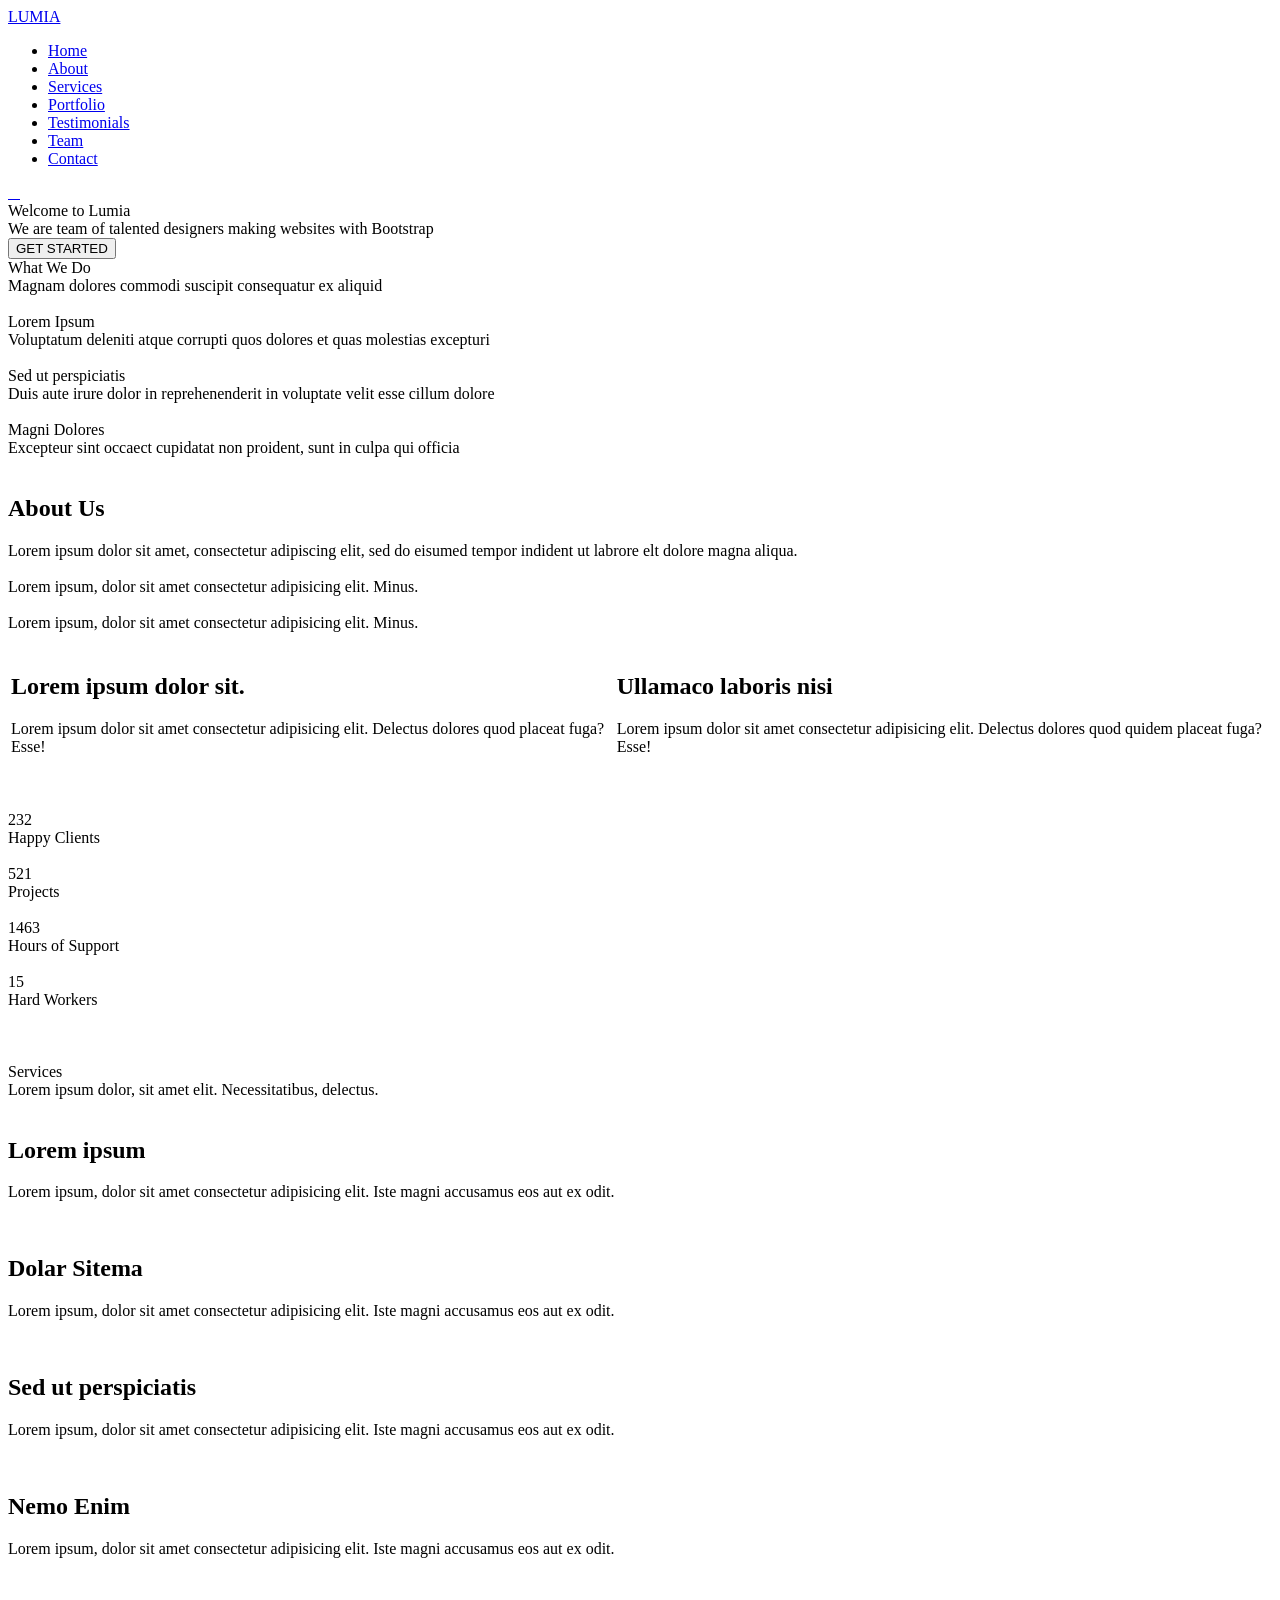
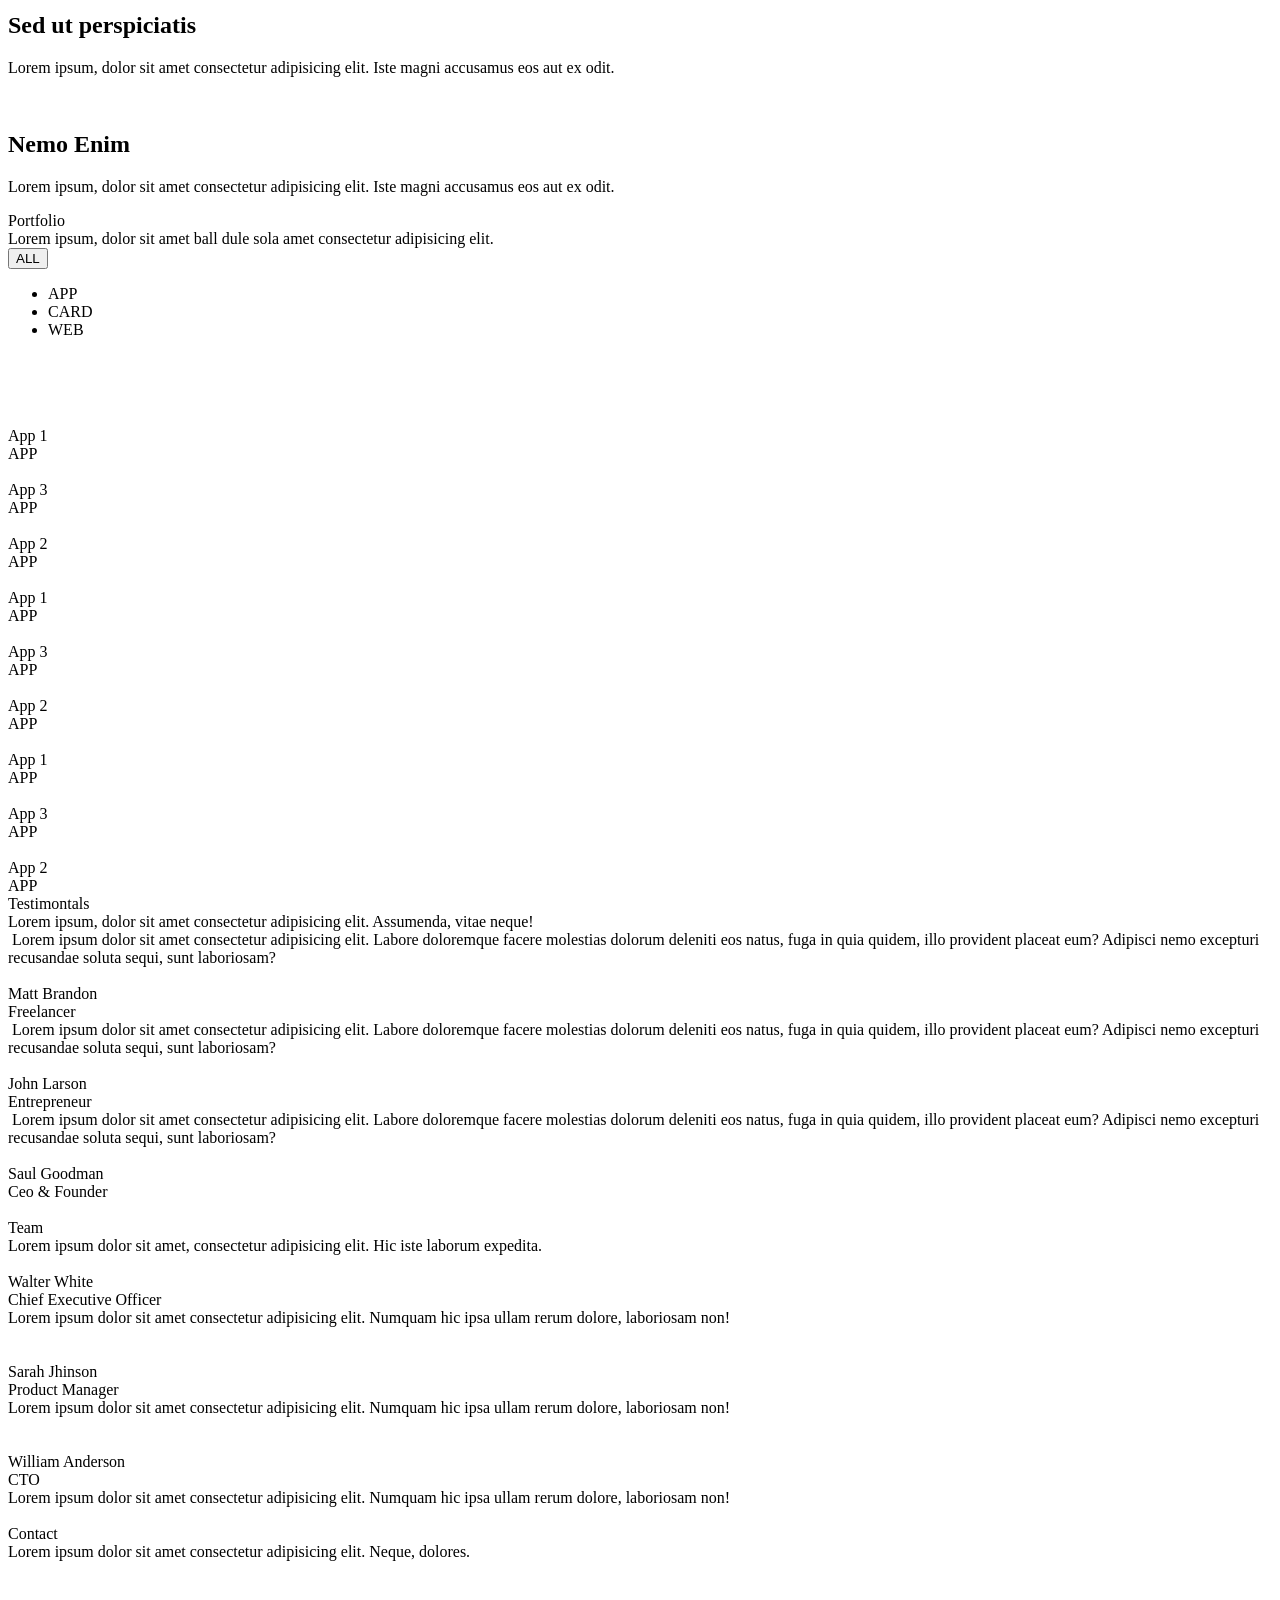
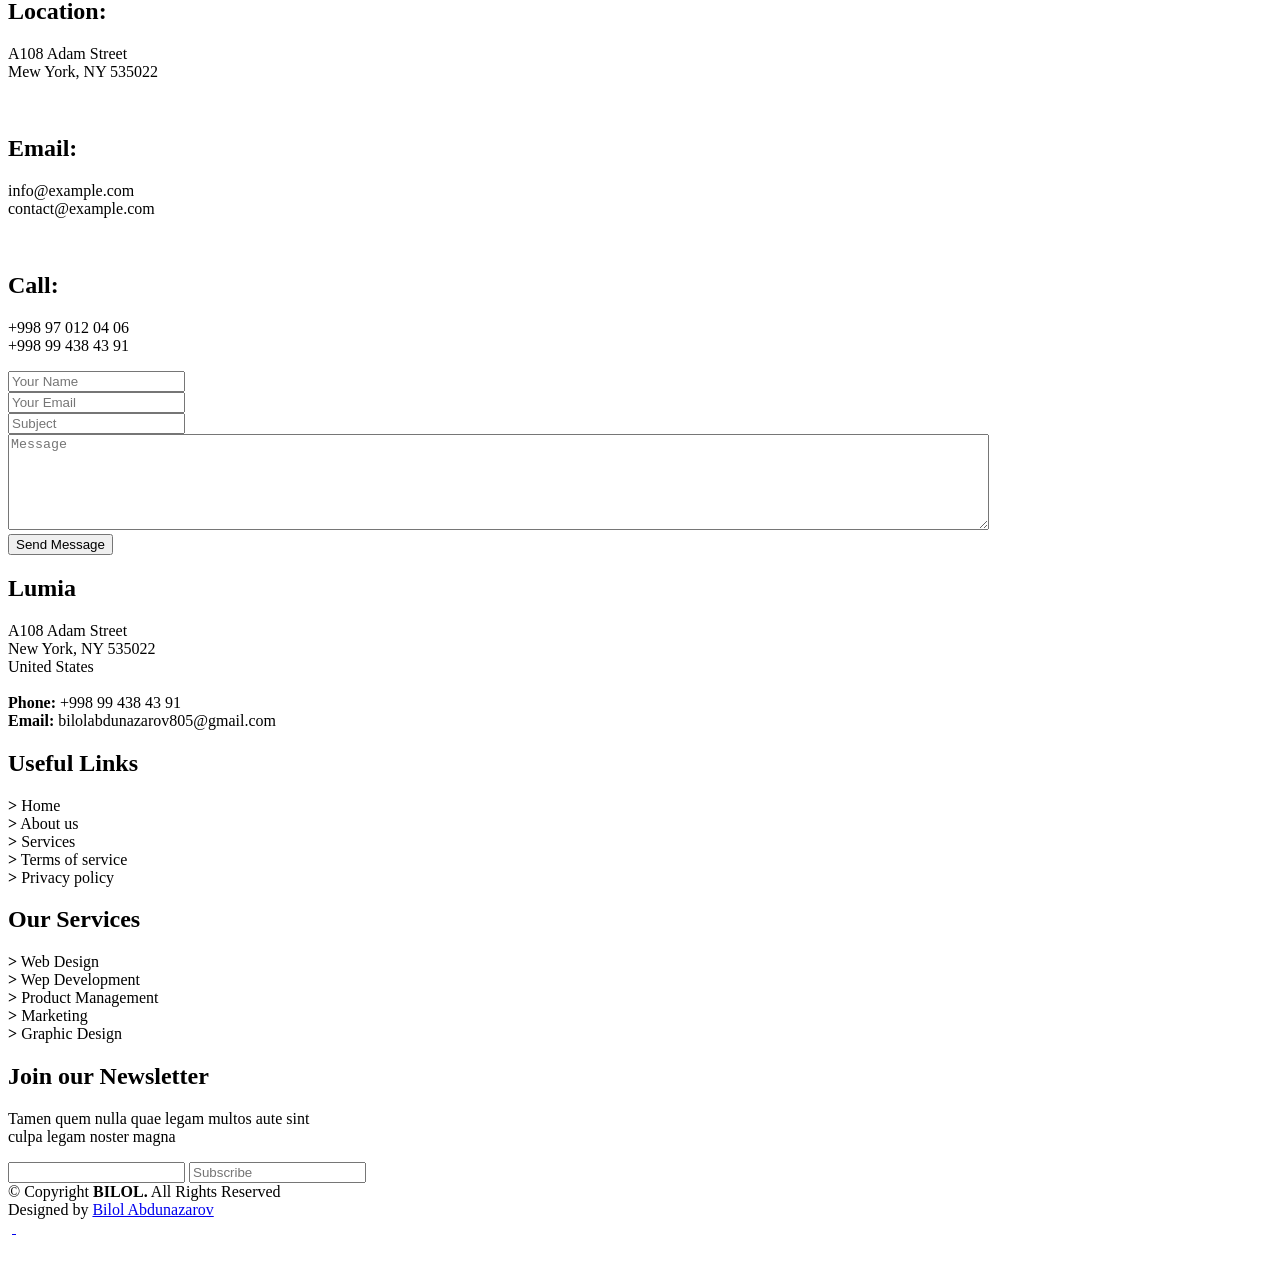
==== index.html @ 22f1e667 "first commit" ====
<!DOCTYPE html>
<html lang="en">
<head>
    <meta charset="UTF-8">
    <meta http-equiv="X-UA-Compatible" content="IE=edge">
    <meta name="viewport" content="width=device-width, initial-scale=1.0">
    <link href="https://fonts.googleapis.com/css2?family=Poppins:wght@500&display=swap" rel="stylesheet">
    <link rel="stylesheet" href="./css/style.css">
    <title>first website</title>
</head>
<body>
<!-- Start Navigation content -->
    <nav id="navbar">
        <div class="container">
                <a href="#votes" class="logo">LUMIA</a>
                <ul class="link-wrapper">
                    <li class="list">
                        <a href="#header" class="link blue">Home</a>
                    </li>
                    <li class="list">
                        <a href="#section-one" class="link">About</a>
                    </li>
                    <li class="list">
                        <a href="#services" class="link">Services</a>
                    </li>
                    <li class="list">
                        <a href="#portfolio" class="link">Portfolio</a>
                    </li>
                    <li cl  ass="list">
                        <a href="#testimontal" class="link">Testimonials</a>
                    </li>
                    <li class="list">
                        <a href="#team" class="link">Team</a>
                    </li>
                    <li class="list">
                        <a href="#contact" class="link"> Contact</a>
                    </li>
                </ul>
                <div class="social-media-icons">
                        <a  class="social-link" href="#">
                            <img class="icon" src="./assets/social icons/twitter.png" alt="">
                        </a>
                        <a class="social-link" href="https://wwww.facebook.com/bilol.abdunazarov.96">
                            <img class="icon" src="./assets/social icons/facebook.png" alt="">
                        </a>
                        <a class="social-link" href="http://www.instagram.com/bilolabdunazarov805">
                            <img class="icon" src="./assets/social icons/instagram (1).png" alt=""> 
                        </a>

                        <a  class="social-link" href="#">
                            <img class="icon" src="./assets/social icons/linkedin.png" alt="">
                        </a>
                </div>
            
        </div>
    </nav>
    <!-- header content -->
<header id="header">
    <div class="cover"></div>
    <div class="container">
        <div class="text-box">
            <div class="title">Welcome to Lumia</div>
            <div class="subtitle">We are team of talented designers making websites with Bootstrap</div>
            <button class="main-btn"> GET STARTED</button>
        </div>
    </div>
</header>
<section id="section-one">
    <div class="container">

        <div class="text-box">
            <div class="title"> What We Do </div>
            <div class="section-one-before"></div>
            <div class="subtitle">
                Magnam dolores commodi suscipit consequatur ex aliquid
            </div>
        </div>








    <div class="card-wrapers">

        <div class="first-card-wrapper">
            <div class="card">
                <div class="card-icon-wraper">
                    <img src="./assets/tiny icons/photo_2022-03-22_14-01-33.jpg" alt="" class="icon">
                </div>
                <div class="title">Lorem Ipsum</div>
                <div class="text">
                    
                    Voluptatum deleniti atque
                    corrupti quos dolores et quas molestias excepturi
                </div>
            </div>
        </div>

        <div class="second-card-wrapper">
            <div class="card">
                <div class="card-icon-wraper">
                    <img src="./assets/tiny icons/photo_2022-03-22_14-01-28.jpg" alt="" class="icon">
                </div>
                <div class="title">Sed ut perspiciatis</div>
                <div class="text">
                   Duis aute irure dolor in reprehenenderit in voluptate velit
                   esse cillum dolore
                </div>
            </div>
        </div>

        <div class="third-card-wrapper">
            <div class="card">
                <div class="card-icon-wraper">
                    <img src="./assets/tiny icons/photo_2022-03-22_14-01-28.jpg" alt="" class="icon">
                </div>
                <div class="title">Magni Dolores</div>
                <div class="text">
                    Excepteur sint occaect cupidatat non proident, sunt in culpa
                    qui officia
                </div>
            </div>
        </div>
    </div>  


    <div class="section-about">
        <div class="card">
            <div class="card-wrapper-img">
                <img src="./assets/img/about.jpg" alt="">
            </div>

            <div class="card-wrapper-text">
                <div class="title"><h1>About Us</h1> </div>
                <div class="text11">Lorem ipsum dolor sit amet, consectetur adipiscing elit,
                     sed do eisumed tempor indident ut labrore elt dolore magna aliqua.
                </div>

                <div class="img-text">
                    <div>  <img src="./assets/tiny icons/Screenshot_38.png" alt="">  </div>
                   <div class="text">  Lorem ipsum, dolor sit amet consectetur adipisicing elit. Minus. </div>  
                </div>

                <div class="second-img-text">
                    <div>  <img src="./assets/tiny icons/Screenshot_38.png" alt="">  </div>
                    <div class="text">  Lorem ipsum, dolor sit amet consectetur adipisicing elit. Minus. </div>  
                </div>




                <table>
                    <tr>
                        <td class="first">
                            <img src="./assets/tiny icons/photo_2022-03-22_14-01-17.jpg" alt="">
                            <h1>Lorem ipsum dolor sit.</h1>
                            <p>Lorem ipsum dolor sit amet consectetur adipisicing elit. Delectus dolores quod  placeat fuga? Esse!</p>
                        </td>

                        <td  class="second">
                            <img src="./assets/tiny icons/photo_2022-03-22_14-01-11.jpg" alt="">
                            <h1>Ullamaco laboris nisi</h1>
                            <p>Lorem ipsum dolor sit amet consectetur adipisicing elit. Delectus dolores quod quidem placeat fuga? Esse!</p>
                        </td>
                    </tr>
                </table>

            </div>
        </div>


        <!-- <table class="second-table"> 
            <tr class="first">
                <td >
                    <h1>HTML  <b>100%</b> </h1>
                    <div class="index"></div>

                </td>

                <td class="second-margin">
                    <h1>PHP <b>80%</b> </h1>
                    <div class="index"></div>
                    <div class="above-index1"></div>
                </td>
            </tr>

            <tr class="second">
                <td>
                    <h1>CSS <b class="css"> 90%</b></h1>
                    <div class="index"></div>
                    <div class="above-index2"></div>
                </td>

                <td class="second-margin">
                    <h1>WORDPRESS/CSS <b>90%</b></h1>
                    <div class="index"></div>
                    <div class="above-index3"></div>
                </td>
            </tr>

            <tr class="third">
                <td>
                    <h1>JAVASCRIPT <b class="final">75%</b></h1>
                    <div class="index"></div>
                    <div class="above-index4"></div>
                </td>

                <td class="second-margin">
                    <h1>PHOTOSHOP <b class="last">55%</b></h1>
                    <div class="index"></div>
                    <div class="above-index5"></div>
                </td>
            </tr>
        </table> <br><br><br> -->


        <div id="votes">
            <img src="./assets/tiny icons/Screenshot_46.png" alt="">
        </div>

    </div>

    <div class="footer">
        <div class="one">
            <div class="one-img">
                <img src="./assets/tiny icons/photo_2022-03-22_14-01-05.jpg" alt="">
            </div>
            <div class="one-title">232</div>
            <div class="one-text">Happy Clients</div>
        </div>

        <div class="two">
            <div class="one-img">
                <img src="./assets/tiny icons/photo_2022-03-22_14-01-00.jpg" alt="">
            </div>
            <div class="one-title">521</div>
            <div class="one-text">Projects</div>
        </div>

        <div class="three">
            <div class="one-img">
                <img src="./assets/tiny icons/photo_2022-03-22_14-00-54.jpg" alt="">
            </div>
            <div class="one-title">1463</div>
            <div class="one-text">Hours of Support</div>
        </div>

        <div class="four">
            <div class="one-img">
                <img src="./assets/tiny icons/photo_2022-03-22_14-00-47.jpg" alt="">
            </div>
            <div class="one-title">15</div>
            <div class="one-text">Hard Workers</div>
        </div>
    </div> <br><br><br>





    <div id="service">
        <div class="inside-service">
            <div id="services">
                <div class="header-services">
                    <div class="services-title"> Services </div>
                    <div class="section-one-before"></div>
                    <div class="services-text"> Lorem ipsum dolor, sit amet elit. Necessitatibus, delectus. </div>
                </div>
            </div>
        
        
            <div class="grid-templates">
            <div class="grid1">
                <div class="grid-one-img">
                    <img src="./assets/tiny icons/photo_2022-03-22_14-00-41.jpg" alt="">
                </div>
                <div class="grid-one-text">
                    <h1>Lorem ipsum</h1>
                    <p>Lorem ipsum, dolor sit amet consectetur adipisicing
                         elit. Iste magni accusamus eos aut ex odit.</p>
                </div>
            </div>
        
            <div class="grid2">
                <div class="grid-two-img">
                    <img src="./assets/tiny icons/photo_2022-03-22_14-00-37.jpg" alt="">
                </div>
                <div class="grid-two-text">
                    <h1>Dolar Sitema</h1>
                    <p>Lorem ipsum, dolor sit amet consectetur adipisicing     elit. Iste magni accusamus eos aut ex odit.
            </div>
        </div>
        
        
            <div class="grid3">
                <div class="grid-three-img">
                    <img src="./assets/tiny icons/photo_2022-03-22_14-00-32.jpg" alt="">
                </div>
                <div class="grid-three-text">
                    <h1>Sed ut perspiciatis</h1>
                    <p>Lorem ipsum, dolor sit amet consectetur adipisicing
                         elit. Iste magni accusamus eos aut ex odit.</p>
                </div>
            </div>
        
            <div class="grid4">
                <div class="grid-four-img">
                    <img src="./assets/tiny icons/photo_2022-03-22_14-00-27.jpg" alt="">
                </div>
                <div class="grid-four-text">
                    <h1>Nemo Enim</h1>
                    <p>Lorem ipsum, dolor sit amet consectetur adipisicing     elit. Iste magni accusamus eos aut ex odit.
            </div>
        </div>
        
        
        
            <div class="grid5">
                <div class="grid-five-img">
                    <img src="./assets/tiny icons/photo_2022-03-22_23-05-18.jpg" alt="">
                </div>
                <div class="grid-five-text">
                    <h1>Sed ut perspiciatis</h1>
                    <p>Lorem ipsum, dolor sit amet consectetur adipisicing
                         elit. Iste magni accusamus eos aut ex odit.</p>
                </div>
            </div>
        
            <div class="grid6">
                <div class="grid-six-img">
                    <img src="./assets/tiny icons/photo_2022-03-22_23-05-42.jpg" alt="">
                </div>
                <div class="grid-six-text">
                    <h1>Nemo Enim</h1>
                    <p>Lorem ipsum, dolor sit amet consectetur adipisicing     elit. Iste magni accusamus eos aut ex odit.
            </div>
                </div>
            </div>
        </div>
    </div>


    


    <divs id="portfolio">
        <div class="inside-card">

            <div class="inside-header">
                <div class="title">Portfolio</div>
                <div class="portfolios"></div>
                <div class="text">Lorem ipsum, dolor sit amet ball dule sola amet consectetur adipisicing elit.</div>
                
                <button class="button">ALL</button>
                <div class="items">
                <ul>
                    <li>APP</li>
                    <li>CARD</li>
                    <li>WEB</li>
                </ul>
                 </div> <br><br><br>
             </div>

        <div class="portfolio-card">

             <div class="card-one">
                <div class="card-one-img"><img src="./assets/img/portfolio/portfolio-1.jpg" alt=""></div>
                <div class="card-one-title">App 1</div>
                <div class="card-one-text">APP</div>
             </div>

             <div class="card-two">
                <div class="card-two-img"><img src="./assets/img/portfolio/portfolio-2.jpg" alt=""></div>
                <div class="card-two-title">App 3</div>
                <div class="card-two-text">APP</div>
             </div>

             <div class="card-three">
                <div class="card-three-img"><img src="./assets/img/portfolio/portfolio-3.jpg" alt=""></div>
                <div class="card-three-title">App 2</div>
                <div class="card-three-text">APP</div>
             </div>

            </div>  



        <div class="portfolio-second-card">

             <div class="second-card-one">
                <div class="second-card-one-img"><img src="./assets/img/portfolio/portfolio-4.jpg" alt=""></div>
                <div class="second-card-one-title">App 1</div>
                <div class="second-card-one-text">APP</div>
             </div>

             <div class="second-card-two">
                <div class="second-card-two-img"><img src="./assets/img/portfolio/portfolio-5.jpg" alt=""></div>
                <div class="second-card-two-title">App 3</div>
                <div class="second-card-two-text">APP</div>
             </div>

             <div class="second-card-three">
                <div class="second-card-three-img"><img src="./assets/img/portfolio/portfolio-6.jpg" alt=""></div>
                <div class="second-card-three-title">App 2</div>
                <div class="second-card-three-text">APP</div>
             </div>




            </div>  

        <div class="portfolio-third-card">

             <div class="third-card-one">
                <div class="third-card-one-img"><img src="./assets/img/portfolio/portfolio-7.jpg" alt=""></div>
                <div class="third-card-one-title">App 1</div>
                <div class="third-card-one-text">APP</div>
             </div>

             <div class="third-card-two">
                <div class="third-card-two-img"><img src="./assets/img/portfolio/portfolio-8.jpg" alt=""></div>
                <div class="third-card-two-title">App 3</div>
                <div class="third-card-two-text">APP</div>
             </div>

             <div class="third-card-three">
                <div class="third-card-three-img"><img src="./assets/img/portfolio/portfolio-9.jpg" alt=""></div>
                <div class="third-card-three-title">App 2</div>
                <div class="third-card-three-text">APP</div>
             </div>

            </div>  


            
        </div>



        

    <div id="testimontal">

        <div class="inside-testimontal">
            
            <div class="testimontal-header">
                <div class="title">Testimontals</div>
                <div class="border-solid"></div>
                <div class="text">
                    Lorem ipsum, dolor sit 
                    amet consectetur adipisicing elit. Assumenda, vitae neque!
                </div>
            </div>




            <div class="testimontal-all-cards">

            <div class="card-one">
                <div class="card-one-text">
                    <img class="img-one" src="./assets/tiny icons/photo_2022-03-18_17-25-24.jpg" alt="">
                    Lorem ipsum dolor sit amet consectetur adipisicing elit. Labore doloremque facere molestias dolorum deleniti eos natus, fuga in quia quidem, illo provident placeat eum? Adipisci nemo excepturi recusandae soluta sequi, sunt laboriosam?
                    <img class="img-two" src="./assets/tiny icons/photo_2022-03-18_17-25-41.jpg" alt="">
                </div>

                <div class="card-one-img">
                    <img src="./assets/img/testimonials/testimonials-4.jpg" alt="">
                </div>

                <div class="card-one-header"> Matt Brandon </div>
                <div class="card-one-second-text">Freelancer</div>
            </div>





            <div class="card-two">
                <div class="card-two-text">
                    <img class="img-three" src="./assets/tiny icons/photo_2022-03-18_17-25-24.jpg" alt="">
                    Lorem ipsum dolor sit amet consectetur adipisicing elit. Labore doloremque facere molestias dolorum deleniti eos natus, fuga in quia quidem, illo provident placeat eum? Adipisci nemo excepturi recusandae soluta sequi, sunt laboriosam?
                    <img class="img-four" src="./assets/tiny icons/photo_2022-03-18_17-25-41.jpg" alt="">
                </div>

                <div class="card-two-img">
                    <img  src="./assets/img/testimonials/testimonials-5.jpg" alt="">
                </div>

                <div class="card-two-header"> John Larson </div>
                <div class="card-two-second-text">Entrepreneur</div>
            </div>





            <div class="card-three">
                <div class="card-three-text">
                    <img class="img-five" src="./assets/tiny icons/photo_2022-03-18_17-25-24.jpg" alt="">
                    Lorem ipsum dolor sit amet consectetur adipisicing elit. Labore doloremque facere molestias dolorum deleniti eos natus, fuga in quia quidem, illo provident placeat eum? Adipisci nemo excepturi recusandae soluta sequi, sunt laboriosam?
                    <img class="img-six" src="./assets/tiny icons/photo_2022-03-18_17-25-41.jpg" alt="">
                </div>

                <div class="card-three-img">
                    <img  src="./assets/img/testimonials/testimonials-1.jpg" alt="">
                </div>

                <div class="card-three-header"> Saul Goodman </div>
                <div class="card-three-second-text">Ceo & Founder</div>
            </div>
        </div>
        
        <div class="testimontal-footer-img">
            <img src="./assets/tiny icons/photo_2022-03-22_14-00-14.jpg" alt="">
        </div>

        </div>
     </div>






     <div id="team">
         <div class="inside-team">
             
            <div class="team-header">
                <div class="title">Team</div>
                <div class="team-border"></div>
                <div class="text">
                    Lorem ipsum dolor sit amet, 
                    consectetur adipisicing elit. Hic iste laborum expedita.
                 </div>
            </div>

            <div class="team-all-cards">

                <div class="card-one">
                    <div class="card-one-img"><img src="./assets/img/team/team-1.jpg" alt=""></div>
                    <div class="card-one-title">Walter White</div>
                    <div class="card-one-text">Chief Executive Officer</div>
                    <div class="card-one-text">Lorem ipsum dolor sit amet consectetur adipisicing elit. Numquam hic ipsa ullam rerum dolore, laboriosam non!</div>
                    <div class="team-social-icon">
                        <img src="./assets/social icons/facebook.png" alt="">
                        <img src="./assets/social icons/instagram (1).png" alt="">
                        <img src="./assets/social icons/linkedin.png" alt="">
                        <img src="./assets/social icons/twitter.png" alt="">
                    </div>
                </div>

                <div class="card-two">
                    <div class="card-two-img"><img src="./assets/img/team/team-2.jpg" alt=""></div>
                    <div class="card-two-title">Sarah Jhinson</div>
                    <div class="card-two-text">Product Manager</div>
                    <div class="card-two-text">Lorem ipsum dolor sit amet consectetur adipisicing elit. Numquam hic ipsa ullam rerum dolore, laboriosam non!</div>
                    <div class="team-social-icon">
                        <img src="./assets/social icons/facebook.png" alt="">
                        <img src="./assets/social icons/instagram (1).png" alt="">
                        <img src="./assets/social icons/linkedin.png" alt="">
                        <img src="./assets/social icons/twitter.png" alt="">
                    </div>
                </div>


                <div class="card-three">
                    <div class="card-three-img"><img src="./assets/img/team/team-3.jpg" alt=""></div>
                    <div class="card-three-title">William Anderson</div>
                    <div class="card-three-text">CTO</div>
                    <div class="card-three-text">Lorem ipsum dolor sit amet consectetur adipisicing elit. Numquam hic ipsa ullam rerum dolore, laboriosam non!</div>
                    <div class="team-social-icon">
                        <img src="./assets/social icons/facebook.png" alt="">
                        <img src="./assets/social icons/instagram (1).png" alt="">
                        <img src="./assets/social icons/linkedin.png" alt="">
                        <img src="./assets/social icons/twitter.png" alt="">
                    </div>
                </div>


            </div>
            

         </div>
     </div> 






     <div id="contact">
         <div class="inside-contact">
            
            <div class="contact-header">
                <div class="title">Contact</div>
                <div class="contact-border"></div>
                <div class="text">Lorem ipsum dolor sit amet consectetur adipisicing elit. Neque, dolores.</div>
            </div>

        
            <div class="contact-navbar">

                <div class="location">
                    <div class="location-img">
                        <img src="./assets/tiny icons/photo_2022-03-22_14-00-01.jpg" alt="">
                    </div>
                    <div class="location-title">
                        <h1>Location:</h1>
                        <p>A108 Adam Street <br> Mew York, NY 535022</p>
                    </div>
                </div>


                <div class="email">
                    <div class="email-img">
                        <img src="./assets/tiny icons/photo_2022-03-22_13-59-55.jpg" alt="">
                    </div>
                    <div class="email-title">
                        <h1>Email:</h1>
                        <p>info@example.com <br> contact@example.com</p>
                    </div>
                </div>


                <div class="call">
                    <div class="call-img">
                        <img src="./assets/tiny icons/photo_2022-03-22_13-59-33.jpg" alt="">
                    </div>
                    <div class="call-title">
                        <h1>Call:</h1>
                        <p>+998 97 012 04 06 <br>+998 99 438 43 91</p>
                    </div>
                </div>


            </div>




            <div class="contact-input">

                <div class="inside-contact-input">

                    <div class="header-input">

                        <div class="df">
                        <div class="name">
                            <input type="text" placeholder="Your Name">
                        </div>

                        <div class="email">
                            <input type="email" placeholder="Your Email">
                        </div>
                    </div>

                        <div class="subject">
                            <input type="text" placeholder="Subject">
                        </div>

                        <div class="text-area">
                            <textarea name="message" id="" cols="120" rows="6" placeholder="Message"></textarea>
                        </div>

                            <button class="contact-button"> Send Message</button>

                    </div>

                </div>
            </div>


            
     
         </div>

         <div class="footer-input">

            <div class="footer-grid-one">
                <h1>Lumia</h1>
                <p>
                    A108 Adam Street <br> New York, NY 535022 <br> United States
                    <br><br> <b>Phone:</b> +998 99 438 43 91 <br> <b>Email:</b> 
                    bilolabdunazarov805@gmail.com
                </p>
            </div>
    
            <div class="footer-grid-two">
                <h1>Useful Links</h1>
                <p>
                    <b>></b> Home <br>
                    <b>></b> About us <br>
                    <b>></b> Services <br>
                    <b>></b> Terms of service <br>
                    <b>></b> Privacy policy <br>
                </p>
            </div>
    
            <div class="footer-grid-three">
                <h1>Our Services</h1>
                <p>
                    <b>></b> Web Design <br>
                    <b>></b> Wep Development <br>
                    <b>></b> Product Management <br>
                    <b>></b> Marketing <br>
                    <b>></b> Graphic Design <br>
                </p>
            </div>
            
            <div class="footer-grid-four">
                <h1>Join our Newsletter</h1>
                <p>
                    Tamen quem nulla quae legam multos aute sint <br> 
                    culpa legam noster magna
                </p>
                <div class="final-input"> 
                    <input class="first-input" type="text"> 
                    <input class="second-input" type="text" placeholder="Subscribe">
                </div>
            </div>
        </div>
     </div>


     

<div class="final-div">
    <div class="copy-div">
        <div class="copy">
            &copy; Copyright <b class="my-name">BILOL.</b> All Rights Reserved <br>
            Designed by <a href="https://t.me/Bilol0004">Bilol Abdunazarov</a> 
        </div>

        <div class="final-social-icons">
            <a href="https://www.facebook.com/bilol.abdunazarov.96"><img src="./assets/social icons/facebook.png" alt=""></a>
            <a href="http://www.instagram.com/bilolabdunazarov805"><img src="./assets/social icons/instagram (1).png" alt=""> </a>
            <img src="./assets/social icons/linkedin.png" alt="">
            <img src="./assets/social icons/twitter.png" alt="">
            <a href="http://www.instagram.com/bilolabdunazarov805"><img src="./assets/social icons/instagram (1).png" alt=""> </a>
        </div>

        <div class="last-icon">
            <a href="#navbar"><img src="./assets/tiny icons/photo_2022-03-19_02-45-37.jpg" alt=""></a>
        </div>

    </div>
</div>








     </div>
     
</body>
</html>
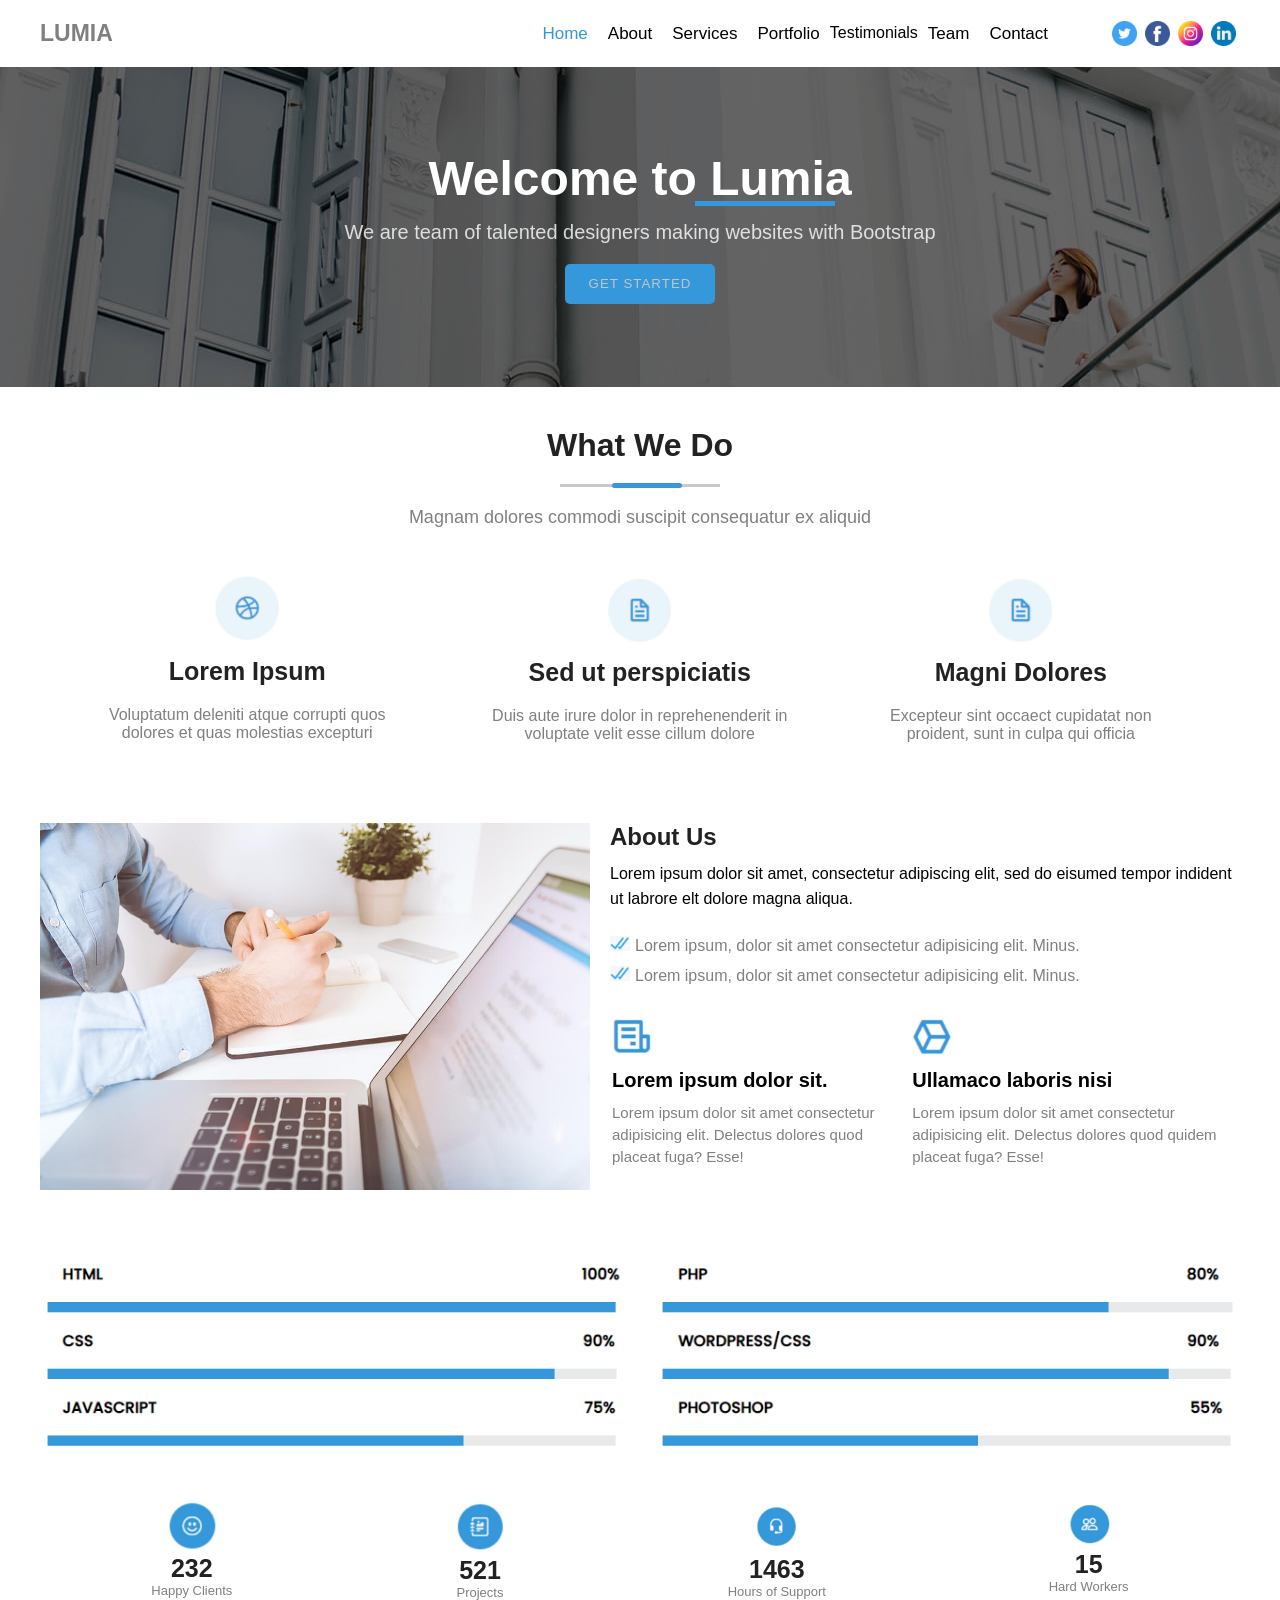
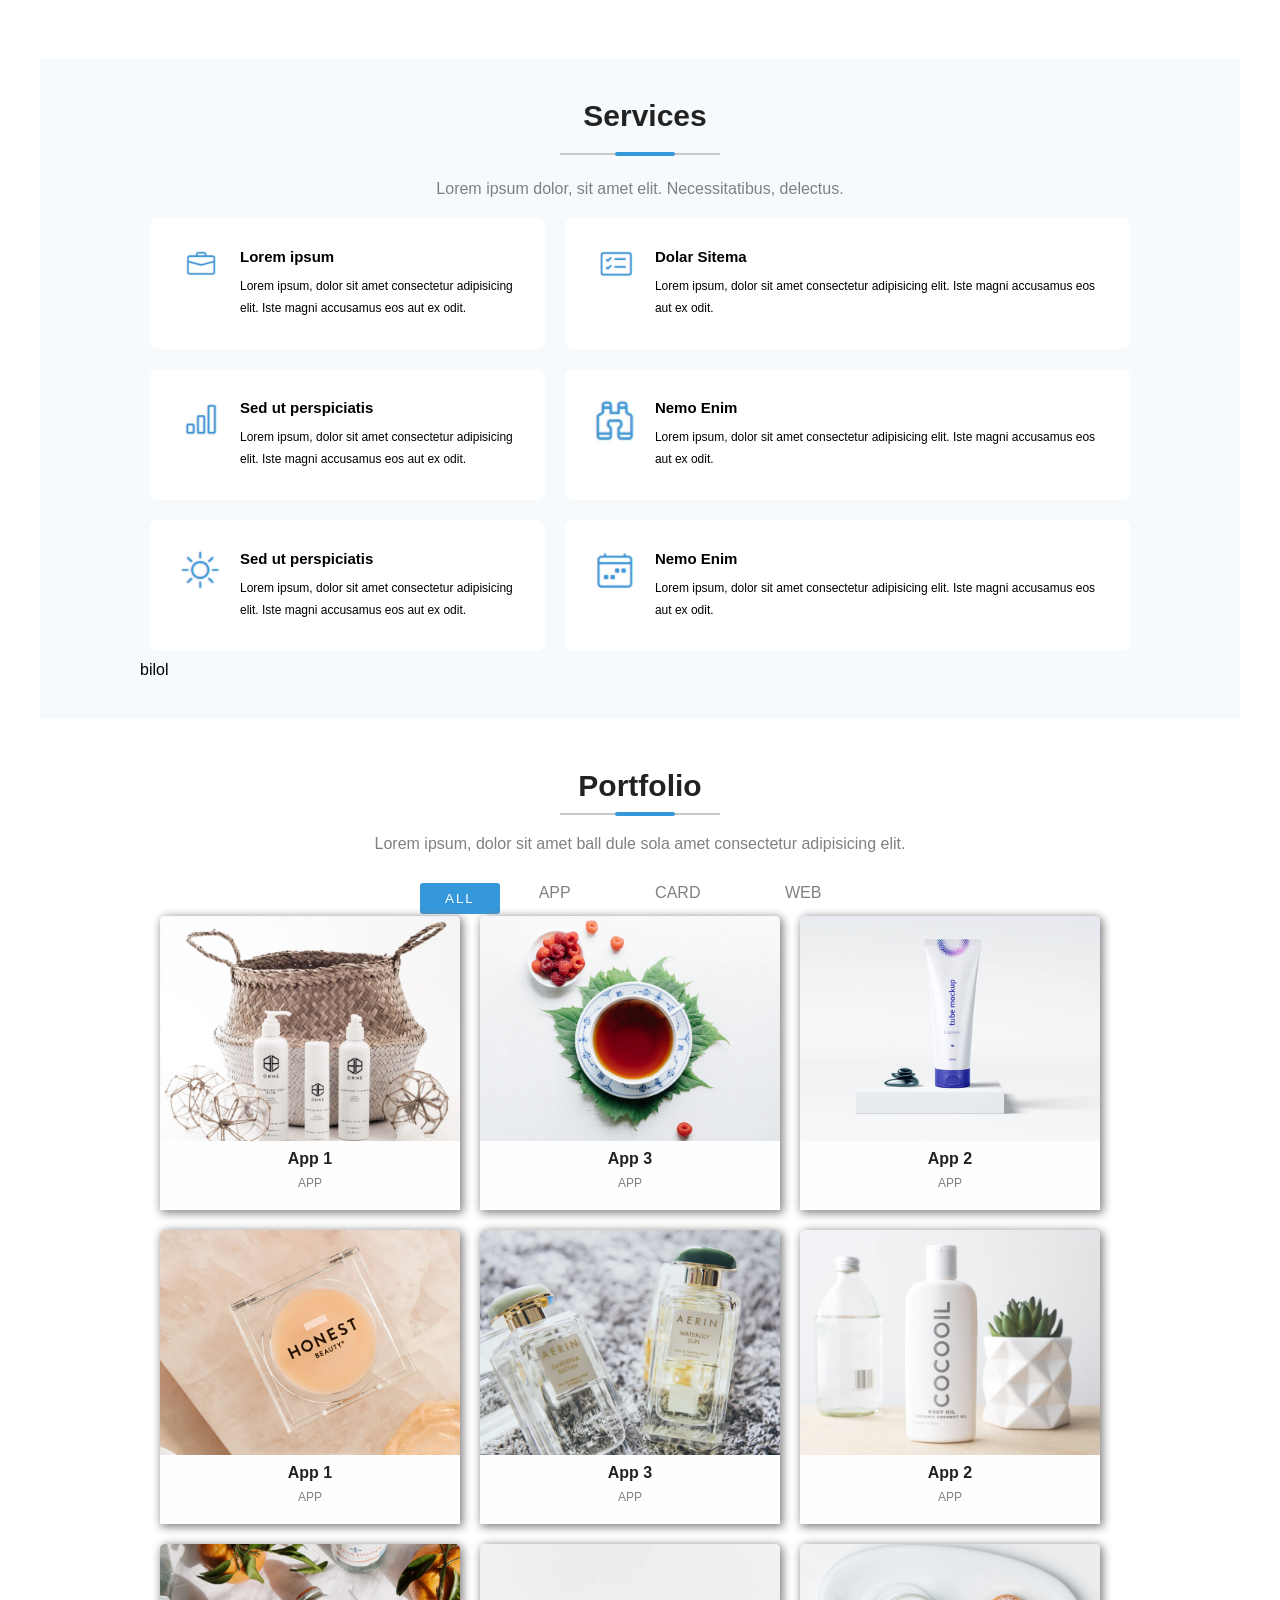
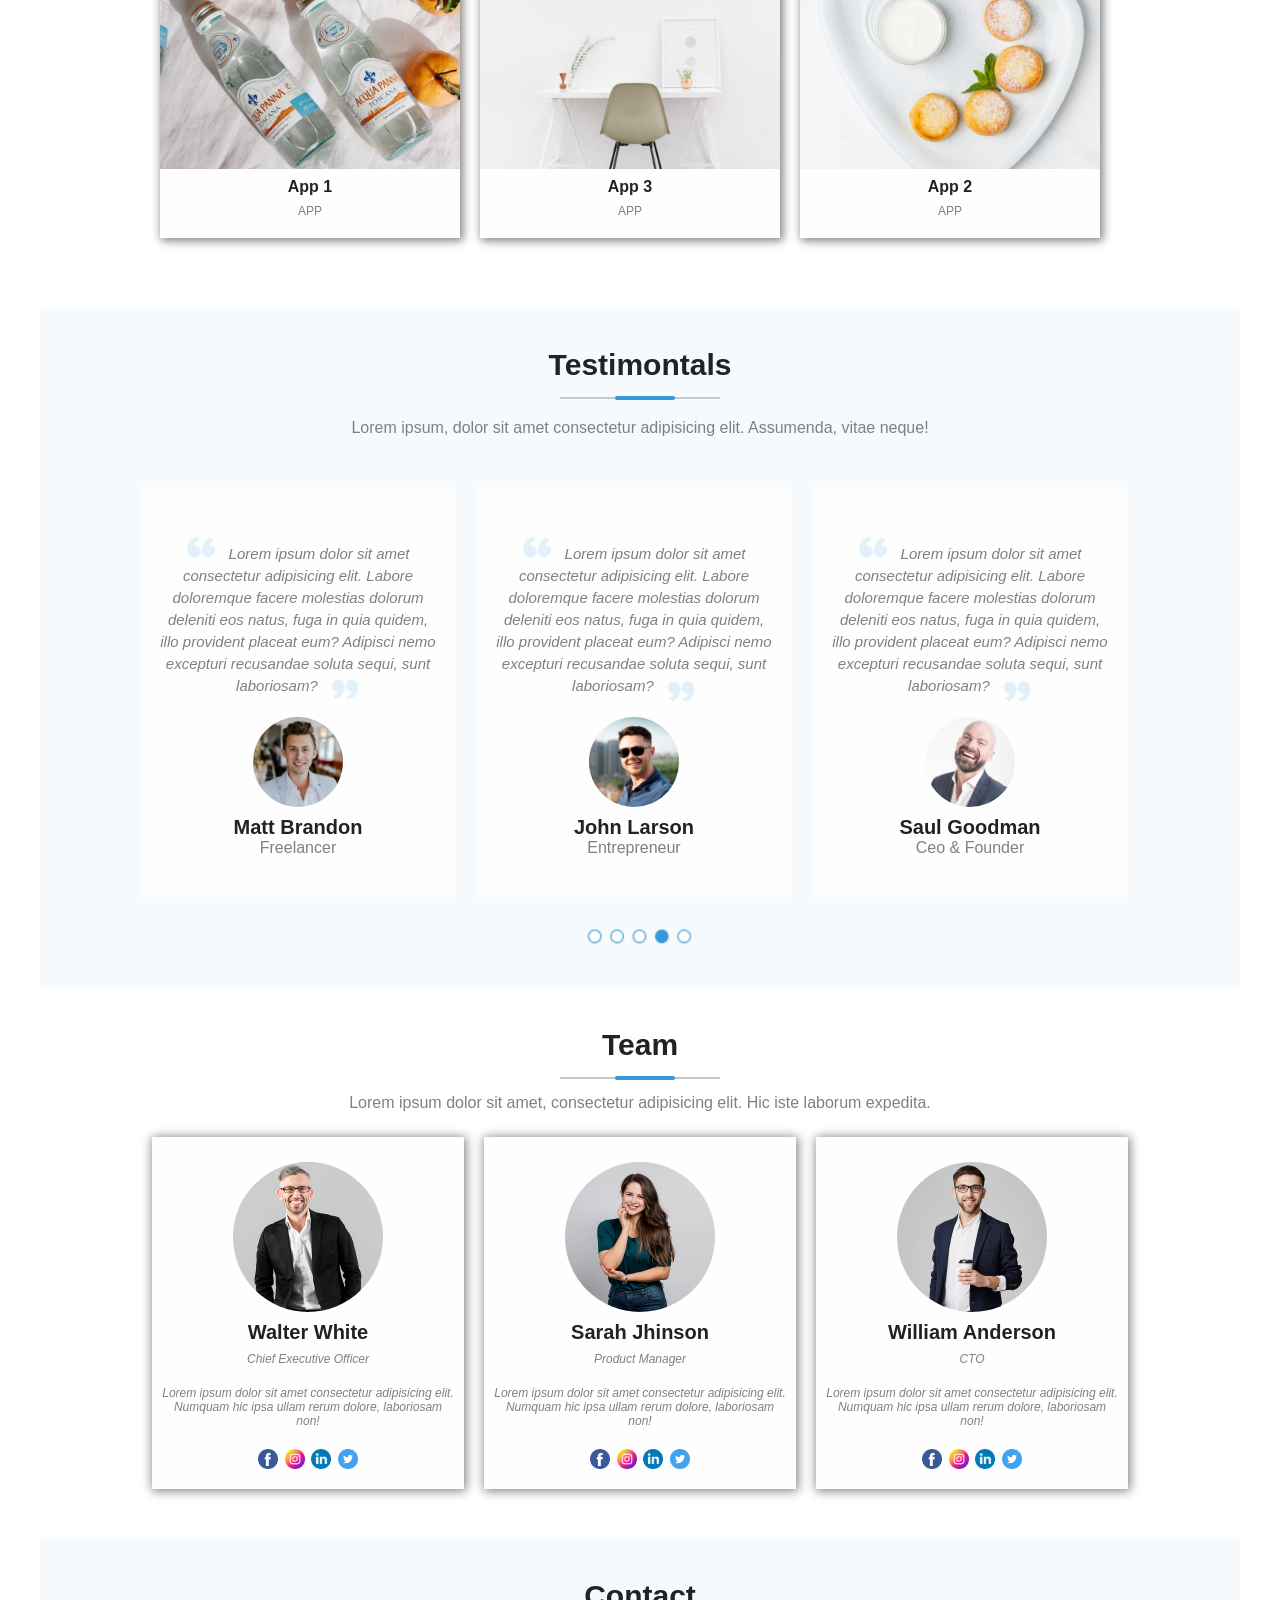
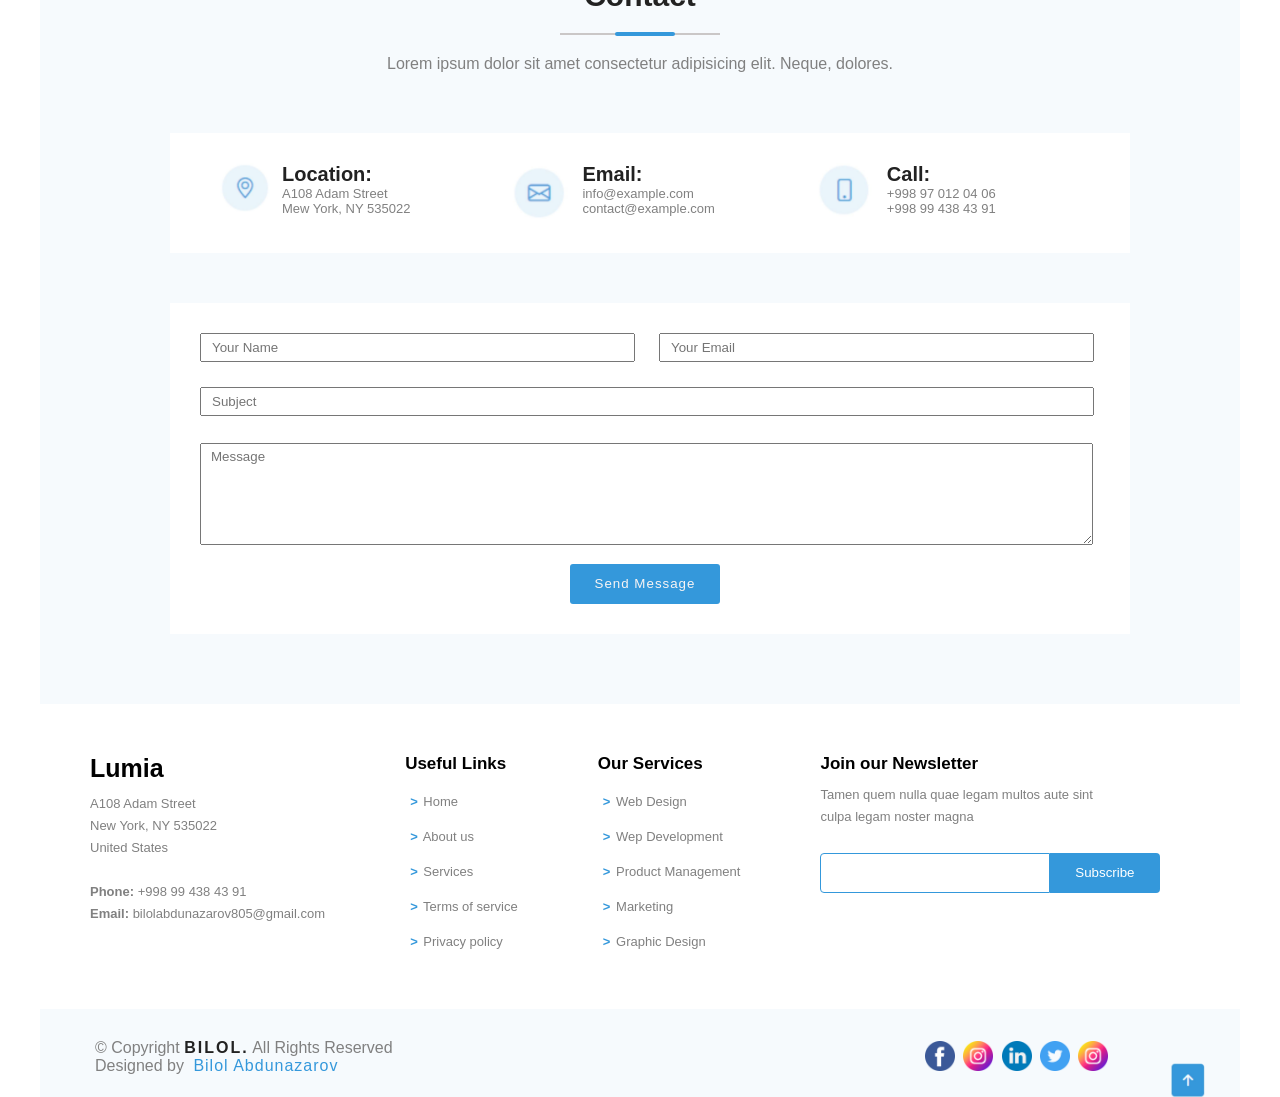
==== commit 6be9da8a: "uzgartirdi" ====
--- a/index.html
+++ b/index.html
@@ -293,6 +293,7 @@
                     <p>Lorem ipsum, dolor sit amet consectetur adipisicing     elit. Iste magni accusamus eos aut ex odit.
             </div>
         </div>
+        <div>bilol</div>
         
         
             <div class="grid3">
--- a/css/style.css
+++ b/css/style.css
@@ -0,0 +1,1720 @@
+/* main style */
+*{
+    padding: 0;
+    margin: 0;
+    box-sizing: border-box;
+    font-family: 'Poppins', sans-serif;
+    scroll-behavior: smooth;
+}
+
+a{
+    color: #000;
+    text-decoration: none;
+}
+
+li{
+    list-style-type: none;
+
+}
+.cover{
+    height: 100%;
+    width: 100%;
+    background-color: rgba(0, 0, 0, 0.596);
+    position: absolute;
+    top: 0;
+    bottom: 0;
+    right: 0;
+    left: 0;
+}
+.container{
+    height: 100%;
+    width: 1200px;
+    margin: auto;
+ 
+
+}
+
+.blue {
+    color: #3498db;
+}
+#navbar{
+    width: 100%;
+    padding: 20px 0;
+    background-color: #fff;
+}
+#navbar .container{
+    display: flex;
+    align-items: center;
+    justify-content: space-between;
+}
+.container .logo{
+    color: gray;
+    font-size: 23px;
+    font-weight: 600;
+}
+.container .link-wrapper{
+    display: flex;
+    margin-left: auto;
+    margin-right: 50px;
+
+}
+
+.container .link-wrapper .list .link{
+    font-size: 17px;
+    margin: 0 10px;
+}
+.social-media-icons{
+  display: flex;
+}
+
+.social-media-icons .social-link{
+    height: 25px;
+    width: 25px;
+    margin: 0 4px;
+}
+.social-media-icons .social-link:hover{
+   color: lightblue;
+}
+.social-media-icons .social-link .icon{
+    height: 100%;
+    width: 100%;
+}
+
+#header{
+width: 100%;
+background-image: url("../assets/img/hero-bg.jpg");
+background-position: center;
+height: 250px;
+position: relative;
+padding: 160px 0;
+
+
+}
+
+#header .container{
+    display: flex;
+    align-items: center;
+    justify-content: center;
+    
+}
+#header .container .text-box{
+    text-align: center;
+    z-index: 1;
+    
+}
+#header .container .text-box .title{
+    color: #fff;
+    font-size: 48px;
+    font-weight: 700;
+    position: relative;
+}
+#header .container .text-box .title:before{
+    content: "";
+    height: 5px;
+    width: 140px;
+    position: absolute;
+    background-color: #3498db;
+    bottom: 0;
+    right: 17%;
+
+}
+
+#header .container .text-box .subtitle{
+    color: #fffc;
+    font-size: 20px;
+    font-weight: 500;
+    padding: 15px 0; 
+}
+#header .container .text-box .main-btn{
+    color: rgb(197, 196, 196);
+    letter-spacing: 1px;
+    height: 40px;
+    width: 150px;
+    background-color: #3498db;
+    border-radius: 5px;
+    outline: none;
+    border: 0;
+    margin-top: 5px;
+    cursor: pointer;
+}
+
+#section-one{
+    height: 100vh;
+    width: 100%;
+
+}
+    
+#section-one .container .text-box{
+    margin-top: 40px;
+    text-align: center;
+}
+#section-one .container .text-box .title{
+    color: #222222;
+    font-size: 32px;
+    font-weight: 600;
+}
+#section-one .container .text-box .section-one-before{
+    height: 3px;
+    width: 160px;
+    background-color: rgb(202, 199, 199);
+    position: relative;
+    margin: 10px auto;
+    margin-top: 20px;
+
+}
+#section-one .container .text-box  .section-one-before:after{
+    position: absolute;
+    content: "";
+    height: 5px;
+    width: 70px;
+    background-color: #3498db;
+    right: 24%;
+    top: -50%;
+    border-radius: 10px;
+
+    
+}
+
+#section-one .container .text-box .subtitle{
+    color: gray;
+    font-size: 18px;
+    margin-top: 20px;
+    font-weight: 500;
+}
+
+
+
+.first-card-wrapper .card .card-icon-wraper img{
+    width: 70px;margin-bottom: 10px;
+}
+
+.first-card-wrapper .card .title{
+    color: #222222;
+    font-size: 25px;
+    font-weight: 600;
+    margin-bottom: 20px;
+}
+.first-card-wrapper .card .text{
+    color: gray;
+}
+.first-card-wrapper .card {
+    text-align: center;
+    width: 80%;
+    font-weight: 20px;
+    margin-top: 40px;
+}
+
+.text::selection {
+    background-color: #ffbf2b;
+    font-size:40px ;
+    color: #3498db;
+}
+.title::selection {
+    background-color: #ffbf2b;
+    font-size:40px ;
+    color: #3498db;
+}
+h1::selection {
+    background-color: #ffbf2b;
+    font-size:40px ;
+    color: #3498db;
+}
+p::selection {
+    background-color: #ffbf2b;
+    font-size:40px ;
+    color: #3498db;;
+}
+b::selection {
+    background-color: #ffbf2b;
+    font-size:40px ;
+    color: #3498db;;
+}
+
+
+.second-card-wrapper .card .card-icon-wraper img{
+    width: 70px; 
+    margin-bottom: 10px;
+}
+
+.second-card-wrapper .card .title{
+    color: #222222;
+    font-size: 25px;
+    font-weight: 600;
+    margin-bottom: 20px;
+}
+.second-card-wrapper .card .text{
+    color: gray;
+}
+.second-card-wrapper .card {
+    text-align: center;
+    width: 80%;
+    font-weight: 20px;
+    margin-top: 40px;
+}
+
+
+
+.third-card-wrapper .card .card-icon-wraper img{
+    margin-bottom: 10px;
+    width: 70px;
+}
+
+.third-card-wrapper .card .title{
+    color: #222222;
+    font-size: 25px;
+    font-weight: 600;
+    margin-bottom: 20px;
+}
+.third-card-wrapper .card .text{
+    color: gray;
+}
+.third-card-wrapper .card {
+    text-align: center;
+    width: 80%;
+    font-weight: 20px;
+    margin-top: 40px;
+}
+
+.card-wrapers {
+    display: flex;
+    margin-top: 5px;
+    margin-left: 50px;
+}
+
+.card-wrapper-img  img{
+    width: 550px;
+}
+
+.section-about {
+    margin-top: 80px;
+}
+
+.section-about .card {
+    display: flex;
+}
+
+         
+.text11 {
+    line-height: 25px;
+}
+
+.card-wrapper-text .title {
+    color: #222222;
+    font-weight: 300;
+    margin-bottom: 10px;
+}
+.card-wrapper-text .text {
+    color: gray; 
+    line-height: 20px;
+}
+.card-wrapper-text .text img {
+    width: 200px;
+}
+.card-wrapper-text {
+    margin-left: 20px;
+}
+
+.img-text img {
+    width: 20px;
+}
+.img-text .text {
+    margin-left: 5px;
+    line-height: 20px;
+}
+
+.second-img-text .text {
+    margin-left: 5px;
+}
+
+.second-img-text img {
+    width: 20px;
+}
+
+
+.img-text {
+    display: flex;
+    margin-top: 25px;
+}
+.second-img-text {
+    display: flex;
+    margin-top: 10px;
+}
+
+
+.first img {
+    width: 40px;
+    margin-bottom: 10px;
+}
+
+.second img {
+    margin-bottom: 10px;
+    width: 40px;
+}
+
+.first p {
+   color: gray;
+   font-size: 15px;
+    line-height: 22px;
+}
+
+.second p {
+    color: gray;
+    font-size: 15px;
+    line-height: 22px;
+}
+.first h1 {
+   font-size: 20px;
+   margin-bottom: 10px;
+}
+
+.second h1 {
+   margin-bottom: 10px;
+   font-size: 20px;
+}
+
+table {
+    margin-top: 30px;
+}
+
+.second-table h1{
+    font-size: 15px;
+    margin: 15px;
+}
+
+
+
+
+
+
+
+/* table .index {
+    background-color: #3498db;
+    height: 10px;
+    width: 550px;
+}
+
+table tr .second-margin {
+    padding-left: 25px;
+}
+
+.above-index1 {
+    background-color: #e7e9eb;
+    height: 10px;
+    width: 120px;
+    position: absolute;
+    top: 226.7%;
+    left: 85%;
+}
+.above-index2 {
+    background-color: #e7e9eb;
+    height: 10px;
+    width: 60px;
+    position: absolute;
+    top: 237.4%;
+    left: 89.8%;
+}
+.above-index3 {
+    background-color: #e7e9eb;
+    height: 10px;
+    width: 20%;
+    position: absolute;
+    top: 248.2%;
+    left: 74.7%;
+}
+.above-index4 {
+    background-color: #e7e9eb;
+    height: 10px;
+    width: 60px;
+    position: absolute;
+    top: 237.4%;
+    left: 41.3%;
+}
+.above-index5 {
+    background-color: #e7e9eb;
+    height: 10px;
+    width: 12%;
+    position: absolute;
+    top: 248.2%;
+    left: 34.1%;
+}
+
+table .first td b {
+    margin-left: 460px;
+}
+
+table .second td b {
+    margin-left: 455px;
+}
+
+
+table .second .second-margin b {
+    margin-left: 360px;
+}
+
+table tr td .final {
+    margin-left: 410px;
+}
+table tr td .last {
+    margin-left: 400px;
+}
+table tr td .css {
+    margin-left: 470px;
+} */
+
+
+
+
+
+
+
+
+
+
+
+#votes img {
+    margin-top: 60px;
+    width: 1200px;
+}
+
+.footer {
+    margin-top: 40px;
+    display: flex;
+    justify-content: space-around;
+    text-align: center;
+    margin-bottom: 5px;
+}
+
+.footer img {
+    width: 50px;
+}
+.footer .one-title {
+    font-size: 25px;
+    font-weight: 600;
+    color: #222222;
+}
+.footer .one-text {
+    font-size: 13px;
+    color: gray;
+}
+
+
+#services .header-services .section-one-before{
+    height: 2px;
+    width: 160px;
+    background-color: rgb(202, 199, 199);
+    position: relative;
+    margin: 10px auto;
+}
+#services .header-services  .section-one-before:after{
+    position: absolute;
+    content: "";
+    height: 4px;
+    width: 60px;
+    background-color: #3498db;
+    right: 28%;
+    top: -25%;
+    border-radius: 10px; 
+}
+
+.header-services {
+    text-align: center;
+}
+.header-services .services-title {
+    text-align: center;
+    color: #222222;
+    font-size: 30px;
+    margin-left: 10px;
+    font-weight: bolder;
+    margin-bottom: 20px;
+}
+
+.header-services .services-text {
+    color: gray;
+    margin-top: 25px;
+}
+
+
+
+
+.grid-templates h1 {
+    font-size: 15px;
+    margin-bottom: 10px;
+}
+.grid-templates p {
+    font-size: 12px;
+    line-height: 22px;
+}
+.grid-templates {
+    margin-top: 10px;
+    
+    padding-left: 100px;
+    padding-right: 100px;
+    grid-template-columns: auto auto;
+    display: grid;
+    grid-template-areas: 
+    'grid1 grid1 grid2 grid2'
+    'grid3 grid3 grid4 grid4'
+    'grid5 grid5 grid6 grid6'
+    ;
+}
+
+#service {
+    padding-top: 40px;
+    padding-bottom: 40px;
+    background-color: #f6fafd;
+}
+
+.grid-templates img {
+    width: 40px;
+    margin-right: 20px;
+}
+
+.grid1 {
+    grid-area: grid1;
+    background-color: #fff;
+    margin: 10px;
+    border-radius: 8px;
+    display: flex;
+    padding: 30px;
+}
+.grid2 {
+    grid-area: grid2;
+    background-color: #fff;
+    margin: 10px;
+    border-radius: 8px;
+    padding: 30px;
+    display: flex;
+}
+.grid3{
+    margin: 10px;
+    grid-area: grid3;
+    background-color: #fff;
+    border-radius: 8px;
+    padding: 30px;
+    display: flex;
+}
+.grid4 {
+    grid-area: grid4;
+    background-color: #fff;
+    margin: 10px;
+    padding: 30px;
+    border-radius: 8px;
+    display: flex;
+}
+.grid5 {
+    margin: 10px;
+    background-color: #fff;
+    border-radius: 8px;
+    padding: 30px;
+    grid-area: grid5;
+    display: flex;
+}
+.grid6 {
+    grid-area: grid6;
+    padding: 30px;
+    margin: 10px;
+    background-color: #fff;
+    border-radius: 8px;
+    display: flex;
+}
+
+.inside-header {
+    text-align: center;
+}
+
+#portfolio .portfolios{
+    height: 2px;
+    width: 160px;
+    background-color: rgb(202, 199, 199);
+    position: relative;
+    margin: 10px auto;
+}
+#portfolio  .portfolios:after{
+    position: absolute;
+    content: "";
+    height: 4px;
+    width: 60px;
+    background-color: #3498db;
+    right: 28%;
+    top: -25%;
+    border-radius: 10px; 
+}
+
+.inside-header ul li {
+    display: inline;
+}
+.items li {
+    margin: 40px;
+    color: gray;
+}
+.items div {
+    display: flex;
+}
+.button {
+    display: flex;
+    margin-left: 380px;
+    padding-left: 25px;  
+    padding-right: 25px;
+    padding-top: 8px;
+    padding-bottom: 8px;
+    font-family: 'Poppins', sans-serif;
+    letter-spacing: 2px;
+    font-weight: 600px;
+    background-color: #3498db;
+    border: none;
+    outline: none;
+    color: white;
+    border-radius: 3px;
+    margin-top: 30px;
+}
+
+.inside-header .items {
+    margin-top: -30px;
+    margin-left: 80px;
+}
+
+.inside-header .title {
+    margin-top: 50px;
+    font-size: 30px;
+    color: #222222;
+    font-weight: 600;
+    margin-bottom: 10px;
+}
+
+.inside-header .text {
+    margin-top: 20px;
+    color: gray;    
+}
+
+
+
+
+
+
+.card-one .card-one-img img{
+    background-size: contain;
+    width: 300px;
+}
+
+.card-one {
+    text-align: center;
+    background-color: #fefefe;
+    margin: 10px;
+}
+
+
+.card-two .card-two-img img{
+    background-size: contain;
+    width: 300px;
+}
+
+.card-two {
+    text-align: center;
+    margin: 10px;
+    background-color: #fefefe
+}
+
+
+.card-three .card-three-img img{
+    background-size: contain;
+    width: 300px;
+}
+
+.card-three {
+    text-align: center;
+    margin: 10px;
+    background-color: #fefefe;
+}
+
+.portfolio-card {
+    display: flex;
+    text-align: center;
+    margin-left: 110px;
+    margin-top: -50px;
+}
+
+
+
+
+
+
+
+.second-card-one .second-card-one-img img{
+    background-size: contain;
+    width: 300px;
+}
+
+.second-card-one {  
+    text-align: center;
+    background-color: #fefefe;
+    margin: 10px;
+}
+
+
+.second-card-two .second-card-two-img img{
+    background-size: contain;
+    width: 300px;
+}
+
+.second-card-two {
+    text-align: center;
+    margin: 10px;
+    background-color: #fefefe
+}
+
+
+.second-card-three .second-card-three-img img{
+    background-size: contain;
+    width: 300px;
+}
+
+.second-card-three {
+    text-align: center;
+    margin: 10px;
+    background-color: #fefefe;
+}
+
+.portfolio-second-card {
+    display: flex;
+    text-align: center;
+    margin-left: 110px;
+}
+
+
+
+
+
+
+
+
+.third-card-one .third-card-one-img img{
+    background-size: contain;
+    width: 300px;
+}
+
+.third-card-one {
+    text-align: center;
+    background-color: #fefefe;
+    margin: 10px;
+}
+
+
+.third-card-two .third-card-two-img img{
+    background-size: contain;
+    width: 300px;
+}
+
+.third-card-two {
+    text-align: center;
+    margin: 10px;
+    background-color: #fefefe
+}
+
+
+.third-card-three .third-card-three-img img{
+    background-size: contain;
+    width: 300px;
+}
+
+.third-card-three {
+    text-align: center;
+    margin: 10px;
+    background-color: #fefefe;
+}
+
+.portfolio-third-card {
+    display: flex;
+    text-align: center;
+    margin-left: 110px;
+}
+
+
+#portfolio img {
+    border-radius: 5px 5px 0px 0px;
+}
+
+.portfolio-third-card {
+    margin-bottom: 60px;
+}
+
+
+.card-one .card-one-title {
+    color: #222222;
+    font-weight: 600;
+    margin-top: 5px;
+}
+
+.portfolio-card .card-one {
+    border-radius: 5px 5px 0px 0px;
+    box-shadow: 2px 2px 10px 1px gray;
+}
+
+.card-one .card-one-text {
+    color: gray;
+    font-size: 12px;
+    margin-top: 8px;
+    margin-bottom: 20px;
+}
+
+
+
+.card-two .card-two-title {
+    color: #222222;
+    font-weight: 600;
+    margin-top: 5px;
+}
+
+.portfolio-card .card-two {
+    border-radius: 5px 5px 0px 0px;
+    box-shadow: 2px 2px 10px 1px gray;
+}
+
+.card-two .card-two-text {
+    color: gray;
+    font-size: 12px;
+    margin-top: 8px;
+    margin-bottom: 20px;
+}
+
+
+.card-three .card-three-title {
+    color: #222222;
+    font-weight: 600;
+    margin-top: 5px;
+}
+
+.portfolio-card .card-three {
+    border-radius: 5px 5px 0px 0px;
+    box-shadow: 2px 2px 10px 1px gray;
+}
+
+.card-three .card-three-text {
+    color: gray;
+    font-size: 12px;
+    margin-top: 8px;
+    margin-bottom: 20px;
+}
+.card-one .card-one-title {
+    color: #222222;
+    font-weight: 600;
+    margin-top: 5px;
+}
+
+.portfolio-card .card-one {
+    box-shadow: 2px 2px 10px 1px gray;
+    border-radius: 5px 5px 0px 0px;
+}
+
+.card-one .card-one-text {
+    color: gray;
+    font-size: 12px;
+    margin-top: 8px;
+    margin-bottom: 20px;
+}
+
+
+
+
+
+
+
+
+
+.second-card-one .second-card-one-title {
+    color: #222222;
+    font-weight: 600;
+    margin-top: 5px;
+}
+
+.portfolio-second-card .second-card-one {
+    border-radius: 5px 5px 0px 0px;
+    box-shadow: 2px 2px 10px 1px gray;
+}
+
+.second-card-one .second-card-one-text {
+    color: gray;
+    font-size: 12px;
+    margin-top: 8px;
+    margin-bottom: 20px;
+}
+
+.second-card-two .second-card-two-title {
+    color: #222222;
+    font-weight: 600;
+    margin-top: 5px;
+}
+
+.portfolio-second-card .second-card-two {
+    border-radius: 5px 5px 0px 0px;
+    box-shadow: 2px 2px 10px 1px gray;
+}
+
+.second-card-two .second-card-two-text {
+    color: gray;
+    font-size: 12px;
+    margin-top: 8px;
+    margin-bottom: 20px;
+}
+
+
+.second-card-three .second-card-three-title {
+    color: #222222;
+    font-weight: 600;
+    margin-top: 5px;
+}
+
+.portfolio-second-card .second-card-three {
+    border-radius: 5px 5px 0px 0px;
+    box-shadow: 2px 2px 10px 1px gray;
+    border-radius: 5px 5px 0px 0px;
+}
+
+.second-card-three .second-card-three-text {
+    color: gray;
+    font-size: 12px;
+    margin-top: 8px;
+    margin-bottom: 20px;
+}
+
+
+
+
+
+
+
+
+
+
+
+.third-card-one .third-card-one-title {
+    color: #222222;
+    font-weight: 600;
+    margin-top: 5px;
+}
+
+.portfolio-third-card .third-card-one {
+    border-radius: 5px 5px 0px 0px;
+    box-shadow: 2px 2px 10px 1px gray;
+}
+
+.third-card-one .third-card-one-text {
+    color: gray;
+    font-size: 12px;
+    margin-top: 8px;
+    margin-bottom: 20px;
+}
+
+
+
+.third-card-two .third-card-two-title {
+    color: #222222;
+    font-weight: 600;
+    margin-top: 5px;
+}
+
+.portfolio-third-card .third-card-two {
+    border-radius: 5px 5px 0px 0px;
+    box-shadow: 2px 2px 10px 1px gray;
+}
+
+.third-card-two .third-card-two-text {
+    color: gray;
+    font-size: 12px;
+    margin-top: 8px;
+    margin-bottom: 20px;
+}
+
+
+.third-card-three .third-card-three-title {
+    color: #222222;
+    font-weight: 600;
+    margin-top: 5px;
+}
+
+.portfolio-third-card .third-card-three {
+    border-radius: 5px 5px 0px 0px;
+    box-shadow: 2px 2px 10px 1px gray;
+}
+
+.third-card-three .third-card-three-text {
+    color: gray;
+    font-size: 12px;
+    margin-top: 8px;
+    margin-bottom: 20px;
+}
+
+#testimontal {
+    background-color: #f6fafd;
+    padding: 40px;
+    text-align: center;
+    
+}
+
+#testimontal .inside-testimontal .testimontal-header .border-solid{
+    height: 2px;
+    width: 160px;
+    background-color: rgb(202, 199, 199);
+    position: relative;
+    margin: 10px auto;
+}
+#testimontal .inside-testimontal  .testimontal-header .border-solid:after{
+    position: absolute;
+    content: "";
+    height: 4px;
+    width: 60px;
+    background-color: #3498db;
+    right: 28%;
+    top: -50%;
+    border-radius: 10px; 
+}
+
+#testimontal .inside-testimontal .testimontal-header .title {
+    font-size: 30px;
+    color: #222222;
+    font-weight: 600;
+    margin-bottom: 15px;
+
+}
+#testimontal .inside-testimontal .testimontal-header .text {
+    color: gray;
+    margin-top: 20px;
+}
+
+
+
+
+
+
+
+#testimontal .card-one .card-one-text img {
+    width: 30px;
+}
+
+#testimontal .card-one .card-one-img img {
+    width: 90px;
+}
+
+#testimontal .card-one img {
+    border-radius: 50%;
+}
+
+
+
+
+#testimontal .card-two .card-two-text img {
+    width: 30px;
+}
+
+#testimontal .card-two .card-two-img img {
+    width: 90px;
+}
+
+#testimontal .card-two img {
+    border-radius: 50%;
+}
+
+
+
+
+#testimontal .card-three .card-three-text img {
+    width: 30px;
+}
+
+#testimontal .card-three .card-three-img img {
+    width: 90px;
+}
+
+#testimontal .card-three img {
+    border-radius: 50%;
+}
+
+.testimontal-all-cards {
+    display: flex;
+    margin-top: 40px;
+    width: 90%;
+    text-align: center;
+    margin-left: 50px;
+}
+
+.testimontal-all-cards .card-one {
+    padding-left: 20px;
+    padding-right: 20px;
+    padding-top: 40px;
+    padding-bottom: 40px;
+}
+.testimontal-all-cards .card-two {
+    padding-left: 20px;
+    padding-right: 20px;
+    padding-top: 40px;
+    padding-bottom: 40px;
+}
+.testimontal-all-cards .card-three {
+    padding-left: 20px;
+    padding-right: 20px;
+    padding-top: 40px;
+    padding-bottom: 40px;
+}
+
+.img-one {
+    margin-right: 8px;   
+}
+
+.img-two {
+    margin-left: 8px;   
+    margin-bottom: -10px;
+}
+
+.testimontal-all-cards .card-one .card-one-text {
+    line-height: 22px;
+    font-size: 15px;
+    font-style: italic;
+}
+.testimontal-all-cards .card-one .card-one-header {
+    font-size: 20px;
+    color: #222222;
+    font-weight: 600;
+    margin-top: 5px;
+}
+.testimontal-all-cards .card-one-second-text {
+    color: gray;
+}   
+
+
+
+
+.testimontal-all-cards .card-two .card-two-text {
+    line-height: 22px;
+    font-size: 15px;
+    font-style: italic;
+}
+.testimontal-all-cards .card-two .card-two-header {
+    font-size: 20px;
+    color: #222222;
+    font-weight: 600;
+    margin-top: 5px;
+}
+.testimontal-all-cards .card-two-second-text {
+    color: gray;
+}   
+
+
+
+.testimontal-all-cards .card-three .card-three-text {
+    line-height: 22px;
+    font-size: 15px;
+    font-style: italic;
+}
+.testimontal-all-cards .card-three .card-three-header {
+    font-size: 20px;
+    color: #222222;
+    font-weight: 600;
+    margin-top: 5px;
+}
+.testimontal-all-cards .card-three-second-text {
+    color: gray;
+}   
+
+.img-three {
+margin-right: 8px;
+}
+
+.img-four {
+    margin-bottom: -12px;
+    margin-left: 8px;
+}
+
+.img-five {
+margin-right: 8px;
+}
+
+.img-six {
+    margin-bottom: -12px;
+    margin-left: 8px;
+}
+
+.testimontal-footer-img img {
+    width: 110px;
+    margin-top: 20px;
+}
+
+#team .inside-team .team-header {
+    text-align: center;
+}
+
+#team .inside-team .team-header .team-border{
+    height: 2px;
+    width: 160px;
+    background-color: rgb(202, 199, 199);
+    position: relative;
+    margin: 10px auto;
+}
+#team .inside-team  .team-header .team-border:after{
+    position: absolute;
+    content: "";
+    height: 4px;
+    width: 60px;
+    background-color: #3498db;
+    right: 28%;
+    top: -50%;
+    border-radius: 10px; 
+}
+
+#team {
+    margin-top: 40px;
+    margin-bottom: 40px;
+}
+
+#team .inside-team .team-header .title {
+    margin-bottom: 15px;
+    font-size: 30px;
+    color: #222222;
+    font-weight: 600;
+}
+#team .inside-team .team-header .text {
+    margin-top: 15px;
+    color: gray;
+}
+
+.team-all-cards {
+    display: flex;
+    width: 83%;
+    margin: auto;
+}
+
+#team .card-one .card-one-img img{
+    width: 150px;
+    border-radius: 50%;
+}
+#team .card-one .card-one-title {
+    font-size: 20px;
+    color: #222222;
+    font-weight: 600;
+}
+#team .card-one .card-one-text {
+    font-style: italic;
+    color: gray;
+}
+#team .card-one .team-social-icon img {
+    width: 20px;
+    margin: 1px;
+}
+
+
+
+#team .card-two .card-two-img img{
+    width: 150px;
+    border-radius: 50%;
+}
+#team .card-two .card-two-title {
+    font-size: 20px;
+    color: #222222;
+    font-weight: 600;
+}
+#team .card-two .card-two-text {
+    font-style: italic;
+    color: gray;
+}
+#team .card-two .team-social-icon img {
+    width: 20px;
+    margin: 1px;
+}
+
+
+#team .card-three .card-three-img img{
+    width: 150px;
+    border-radius: 50%;
+}
+#team .card-three .card-three-title {
+    font-size: 20px;
+    color: #222222;
+    font-weight: 600;
+}
+#team .card-three .card-three-text {
+    font-style: italic;
+    color: gray;
+}
+#team .card-three .team-social-icon img {
+    width: 20px;
+    margin: 1px;
+}
+
+
+
+#team .team-all-cards .card-one {
+    background-color: #fefefe;
+    box-shadow: 1px 1px 10px 1px gray;
+    padding-top: 25px;
+    padding-left: 10px;
+    padding-right: 10px;
+    padding-bottom: 15px;
+    margin-top: 25px;
+}
+
+
+#team .team-all-cards .card-two {
+    background-color: #fefefe;
+    box-shadow: 1px 1px 10px 1px gray;
+    padding-top: 25px;
+    padding-left: 10px;
+    padding-right: 10px;
+    margin-top: 25px;
+    padding-bottom: 15px;
+}
+
+
+#team .team-all-cards .card-three {
+    background-color: #fefefe;
+    box-shadow: 1px 1px 10px 1px gray;
+    padding-top: 25px;
+    padding-left: 10px;
+    padding-right: 10px;
+    margin-top: 25px;
+    padding-bottom: 15px;
+}
+
+
+
+
+
+
+#contact {
+    background-color: #f6fafd;
+    margin-top: 20px;
+}
+
+.contact-header {
+    text-align: center;
+}
+
+#contact .inside-contact .contact-header .title {
+    font-size: 30px;
+    color: #222222;
+    font-weight: 600;
+    padding-top: 40px;
+    padding-bottom: 10px;
+}
+
+#contact .inside-contact .contact-header .text{
+    color: gray;
+    padding-top: 10px;
+} 
+
+#contact .inside-contact .contact-header .contact-border{
+    height: 2px;
+    width: 160px;
+    background-color: rgb(202, 199, 199);
+    position: relative;
+    margin: 10px auto;
+}
+#contact .inside-contact  .contact-header .contact-border:after{
+    position: absolute;
+    content: "";
+    height: 4px;
+    width: 60px;
+    background-color: #3498db;
+    right: 28%;
+    top: -50%;
+    border-radius: 10px; 
+}
+
+.contact-navbar {
+   background-color: #fff;
+   width: 80%;
+   text-align: center;
+   display: flex;
+   margin-left: 130px;
+   padding: 30px;
+   margin-top: 60px;
+}
+
+.location-img img {
+    width: 50px;
+}
+
+.email-img img {
+    width: 60px;
+}
+
+.call-img img {
+    width: 60px;
+}
+
+.location {
+    display: flex;
+    margin-left: 20px;
+}
+
+.email {
+    display: flex;
+    margin-left: 100px;
+}
+
+.call {
+    display: flex;  
+    margin-left: 100px;
+}
+
+.location h1 {
+    font-size: 20px;
+    color: #222222;
+    text-align: left;
+    margin-left: 12px;
+}
+
+.location p {
+    font-size: 13px;
+    color: gray;
+    margin-left: 12px;
+    text-align: left;
+}
+
+
+
+.email h1 {
+    font-size: 20px;
+    color: #222222;
+    text-align: left;
+    margin-left: 12px;
+}
+
+.email p {
+    font-size: 13px;
+    color: gray;
+    margin-left: 12px;
+    text-align: left;
+}
+
+
+
+.call h1 {
+    font-size: 20px;
+    color: #222222;
+    text-align: left;
+    margin-left: 12px;
+}
+
+.call p {
+    font-size: 13px;
+    color: gray;
+    margin-left: 12px;
+    text-align: left;
+}
+
+.df {
+    display: flex;
+    /* text-align: center; */
+}
+
+.header-input {
+    /* text-align: center; */
+    margin-top: 50px;
+    background-color: #fff;
+    width: 80%;
+    margin-left: 130px;
+    padding: 30px;
+}
+
+.name input {
+    width: 435px;
+    /* margin-left: 10px;     */
+    padding: 5px;
+    padding-left: 10px;
+}
+
+.email input {
+    width: 435px;
+    margin-left: -76px;    
+    padding: 5px;
+    padding-left: 10px;
+}
+
+.subject input {
+    width: 894px;
+    padding: 5px;
+    padding-left: 10px;
+    margin-top: 25px;
+    margin-bottom: 20px;
+}
+
+.text-area textarea {
+    width: 893px;
+    padding: 5px;
+    padding-left: 10px;
+    margin-top: 7px;
+    margin-bottom: 10px;
+}
+
+.contact-button {
+    color: rgb(248, 244, 244);
+    letter-spacing: 1px;
+    height: 40px;
+    width: 150px;
+    background-color: #3498db;
+    border-radius: 3px;
+    outline: none;
+    border: 0;
+    margin-top: 5px;
+    text-align: center;
+    margin-left: 370px;
+    cursor: pointer; 
+}
+
+
+.footer-input {
+    display: grid;
+    background-color: white;
+    margin-top: 70px;
+    grid-template-columns: auto auto auto auto;
+}
+
+
+
+.footer-grid-one {
+    margin-top: 50px;
+    margin-bottom: 50px;
+    margin-left: 50px;
+}
+
+.footer-grid-two {
+    margin-top: 50px;
+    margin-bottom: 50px;
+}
+
+.footer-grid-three {
+    margin-top: 50px;
+    margin-bottom: 50px;
+}
+
+.footer-grid-four {
+    margin-top: 50px;
+    margin-bottom: 50px;
+}
+
+.footer-grid-one h1 {
+    font-size: 25px;
+}
+.footer-grid-two h1 {
+    font-size: 17px;
+}
+.footer-grid-three h1 {
+    font-size: 17px;
+}
+.footer-grid-four h1 {
+    font-size: 17px;
+}
+
+.footer-grid-one p {
+    font-size: 13px;
+    margin-top: 10px;
+    line-height: 22px;    
+    color: gray;
+}
+.footer-grid-two p {
+    font-size: 13px;
+    margin-top: 10px;
+    line-height: 35px;
+    color: gray;
+}
+.footer-grid-three p {
+    font-size: 13px;
+    margin-top: 10px;
+    line-height: 35px;
+    color: gray;
+}
+.footer-grid-four p {
+    font-size: 13px;
+    margin-top: 10px;
+    line-height: 22px;
+    color: gray;
+}
+
+.footer-grid-two b {
+    color: #3498db;
+    margin-left: 5px;
+    margin-right: 2px;
+}
+
+.footer-grid-three b {
+    color: #3498db; 
+    margin-left: 5px;
+    margin-right: 2px;
+}
+
+.footer-grid-four .first-input {
+    margin-top: 25px;
+    border: 1px solid #3498db;
+    border-radius: 4px 0px 0px 4px;
+    height: 40px;
+    width: 230px;
+    position: relative;
+}
+
+.second-input {
+    margin-top: 25px;
+    border-radius: 0px 4px 4px 0px;
+    background-color: #3498db;
+    outline: none;
+    border: none;
+    height: 40px;
+    width: 110px;
+    position: relative;
+    margin-left: -5px;
+    
+}
+
+.second-input::placeholder {
+    color: white;
+    text-align: center;
+}
+
+.final-div {
+    background-color: #f6fafd;
+}
+
+.final-div .copy-div .final-social-icons img{
+    width: 30px;
+    margin: 2px;
+}
+
+.copy-div {
+    padding-left: 50px;
+    padding-right: 50px;
+    padding-top: 30px;
+    padding-bottom: 20px;
+    display: flex;
+    position: relative;
+}
+
+.final-div .copy-div .final-social-icons {
+    text-align: right;
+    margin-left: 530px;
+    cursor: pointer;
+}
+
+.last-icon img{
+    width: 35px;
+    position: absolute;
+    margin-left: 5%;
+    margin-top: 2% ;
+    cursor: pointer;
+}
+
+.copy-div .copy {
+    color: gray;
+    margin-left: 5px;
+}
+
+.copy-div .copy b {
+    color: #222222;
+    letter-spacing: 2px;
+}
+
+.copy-div .copy a {
+    color: #3498db;
+    text-decoration-style: none;
+    letter-spacing: 1px;
+    margin-left: 5px;
+}
+
+
+
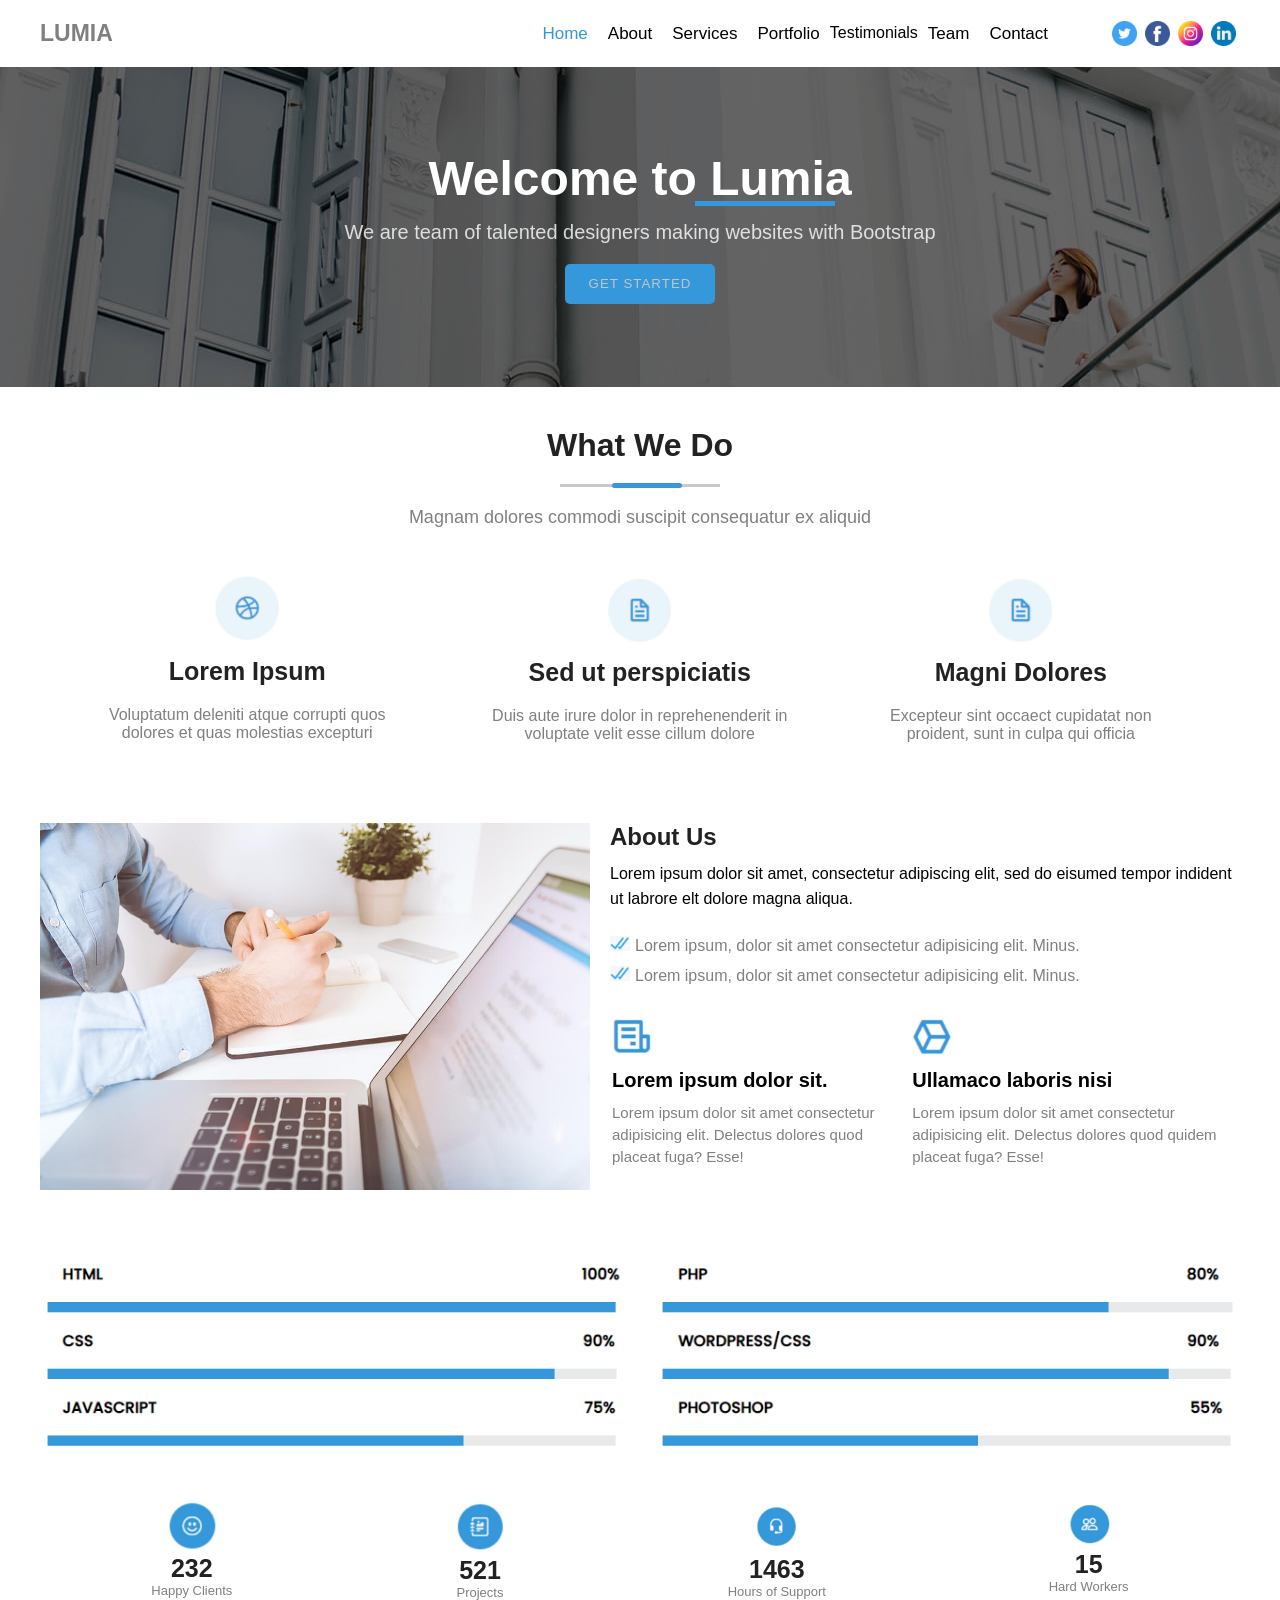
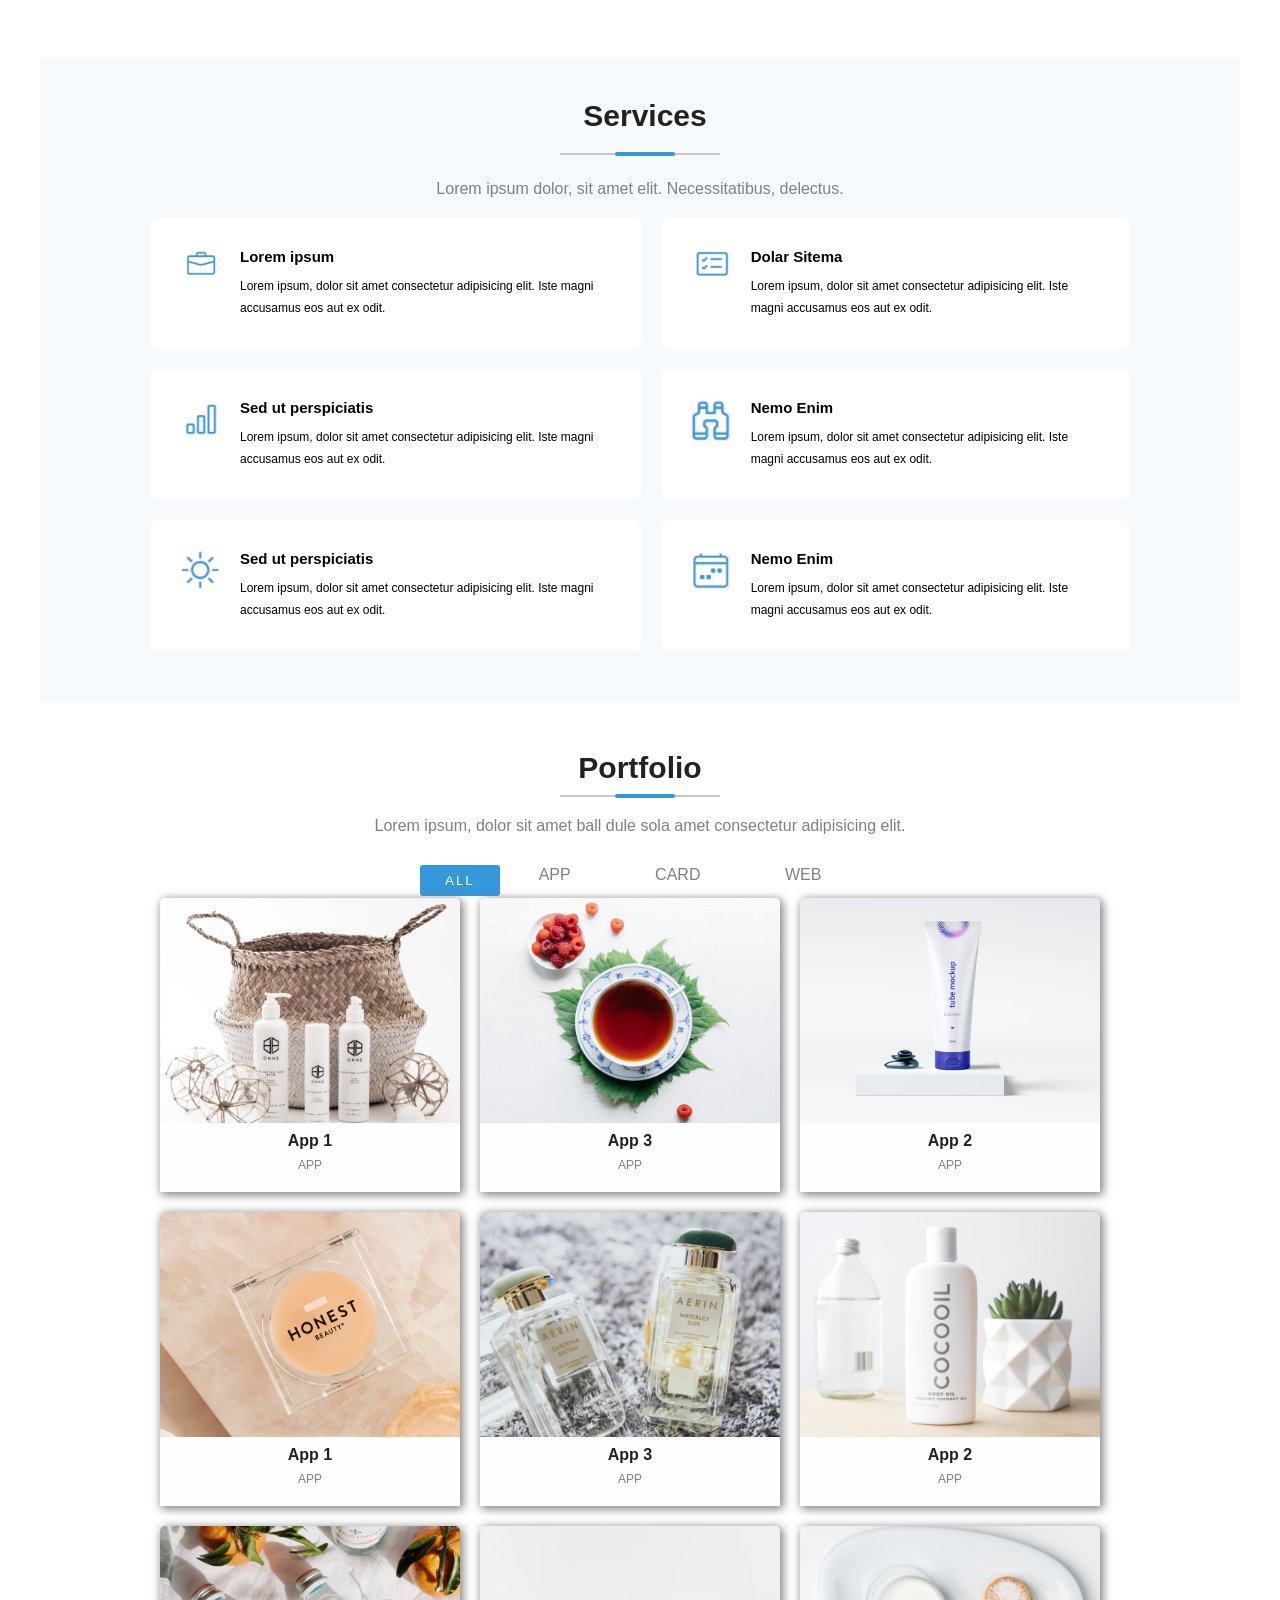
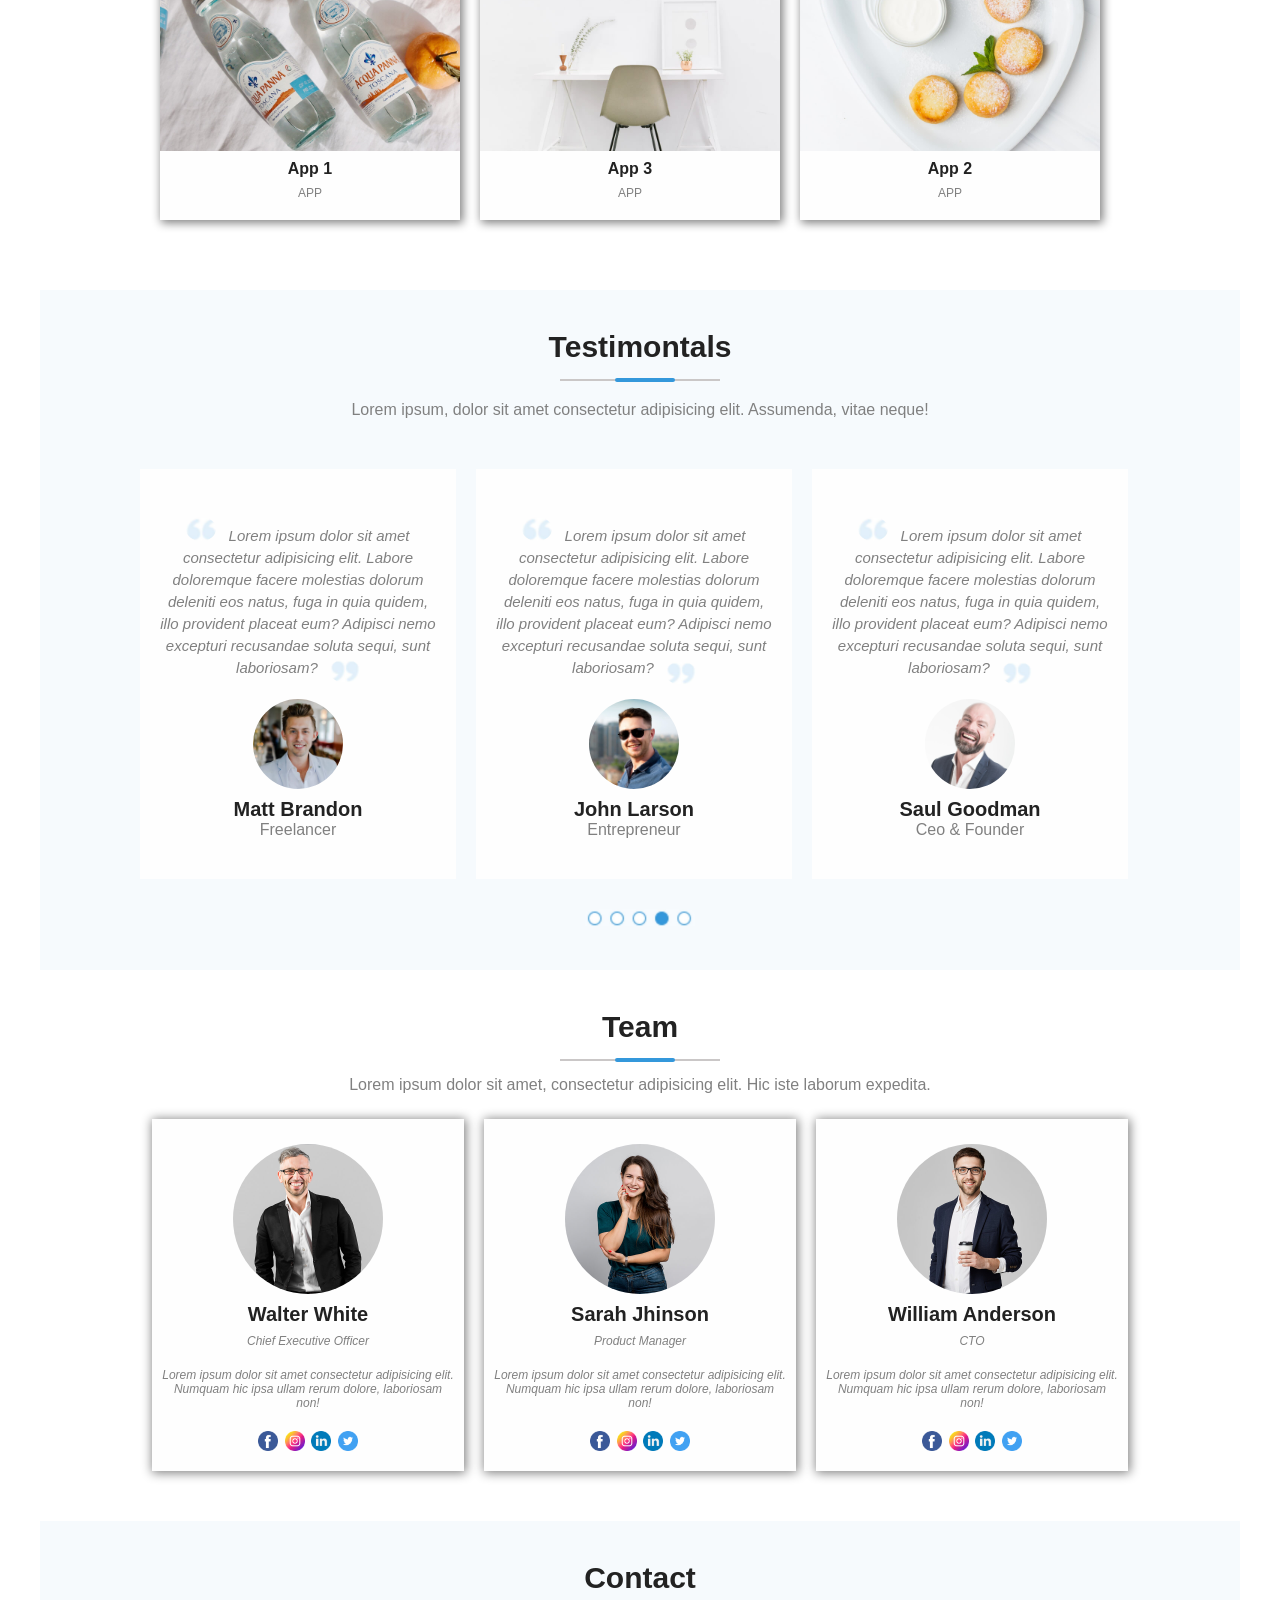
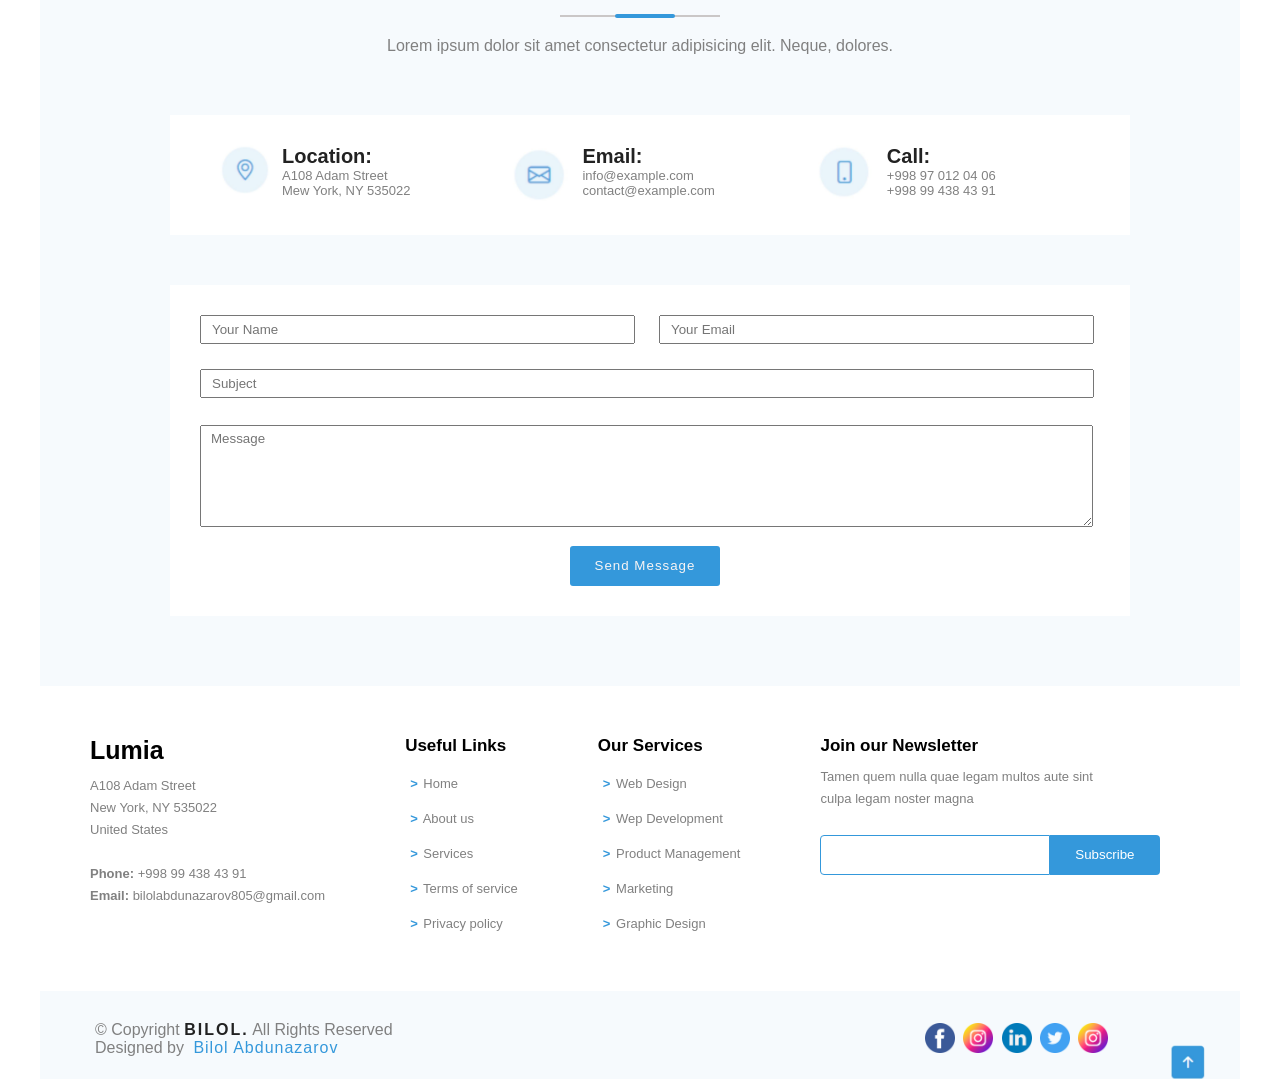
==== commit 511803b8: "first commit" ====
--- a/index.html
+++ b/index.html
@@ -293,7 +293,6 @@
                     <p>Lorem ipsum, dolor sit amet consectetur adipisicing     elit. Iste magni accusamus eos aut ex odit.
             </div>
         </div>
-        <div>bilol</div>
         
         
             <div class="grid3">
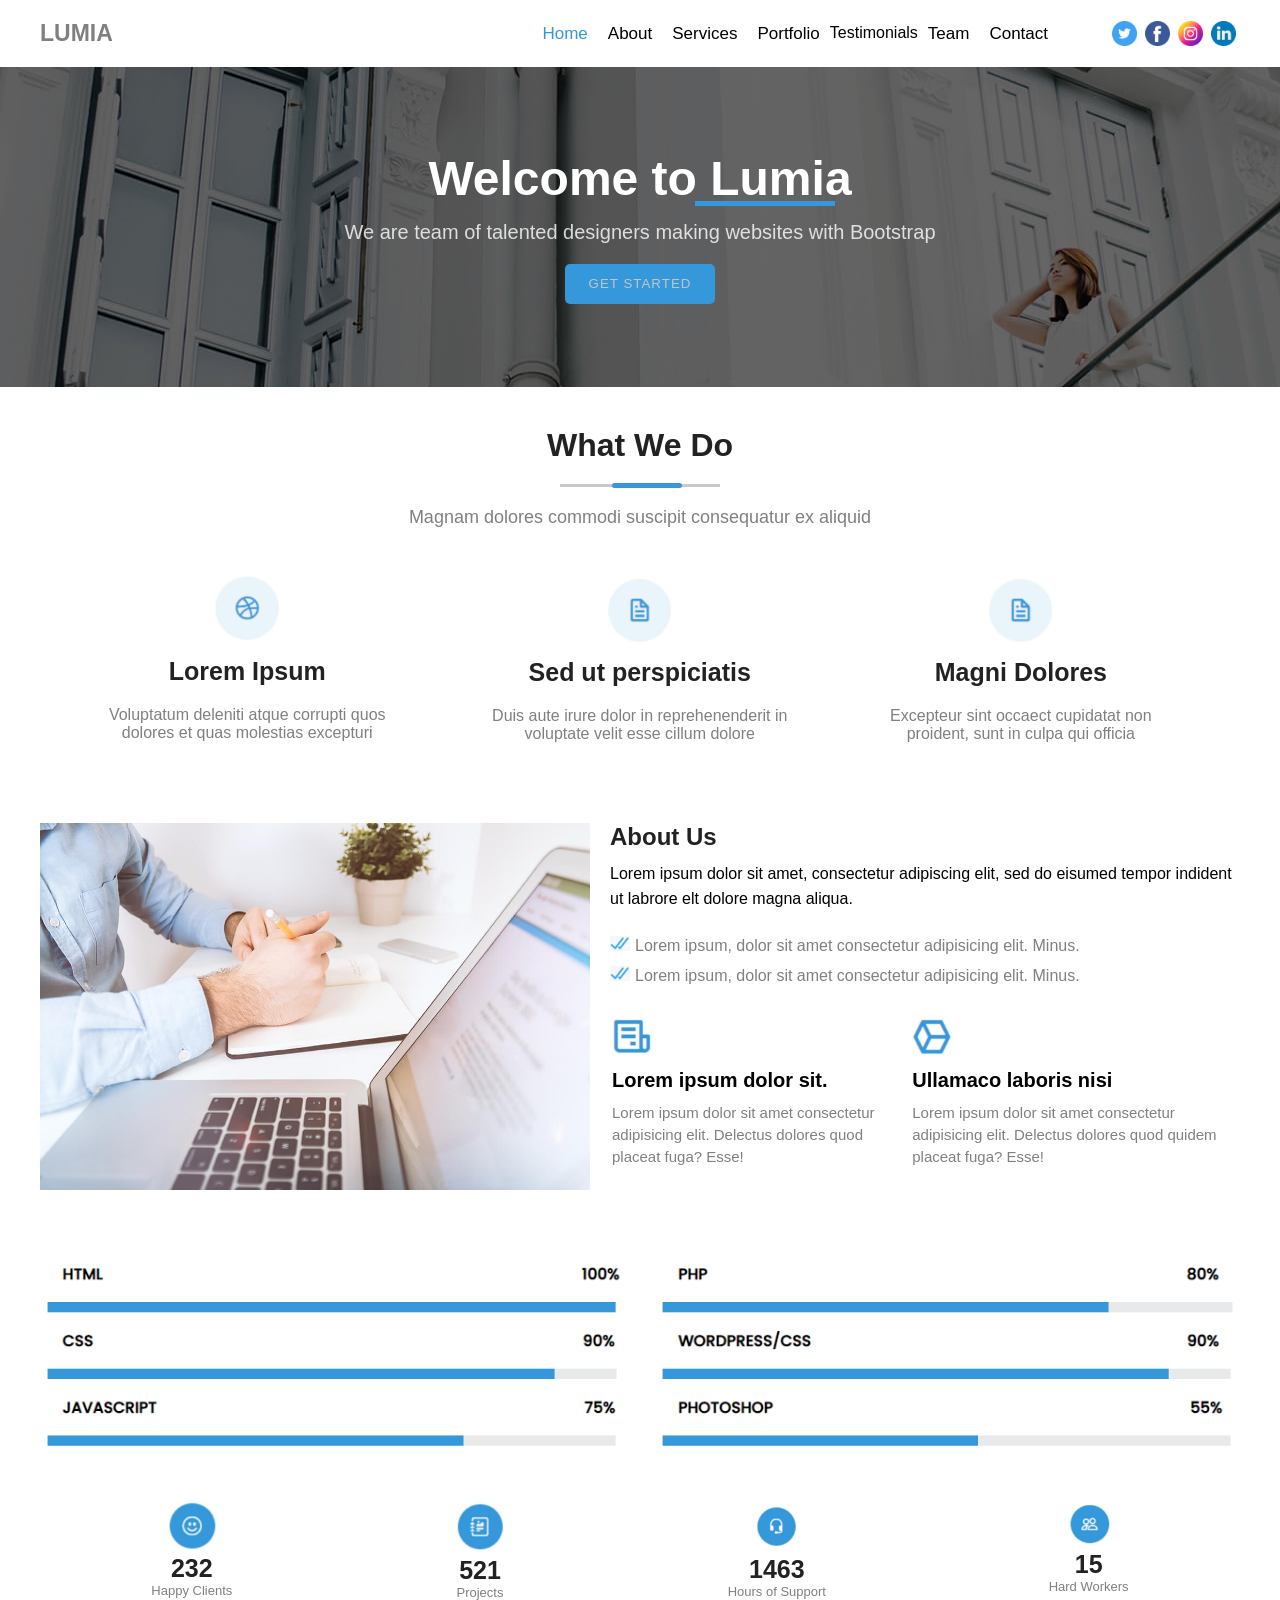
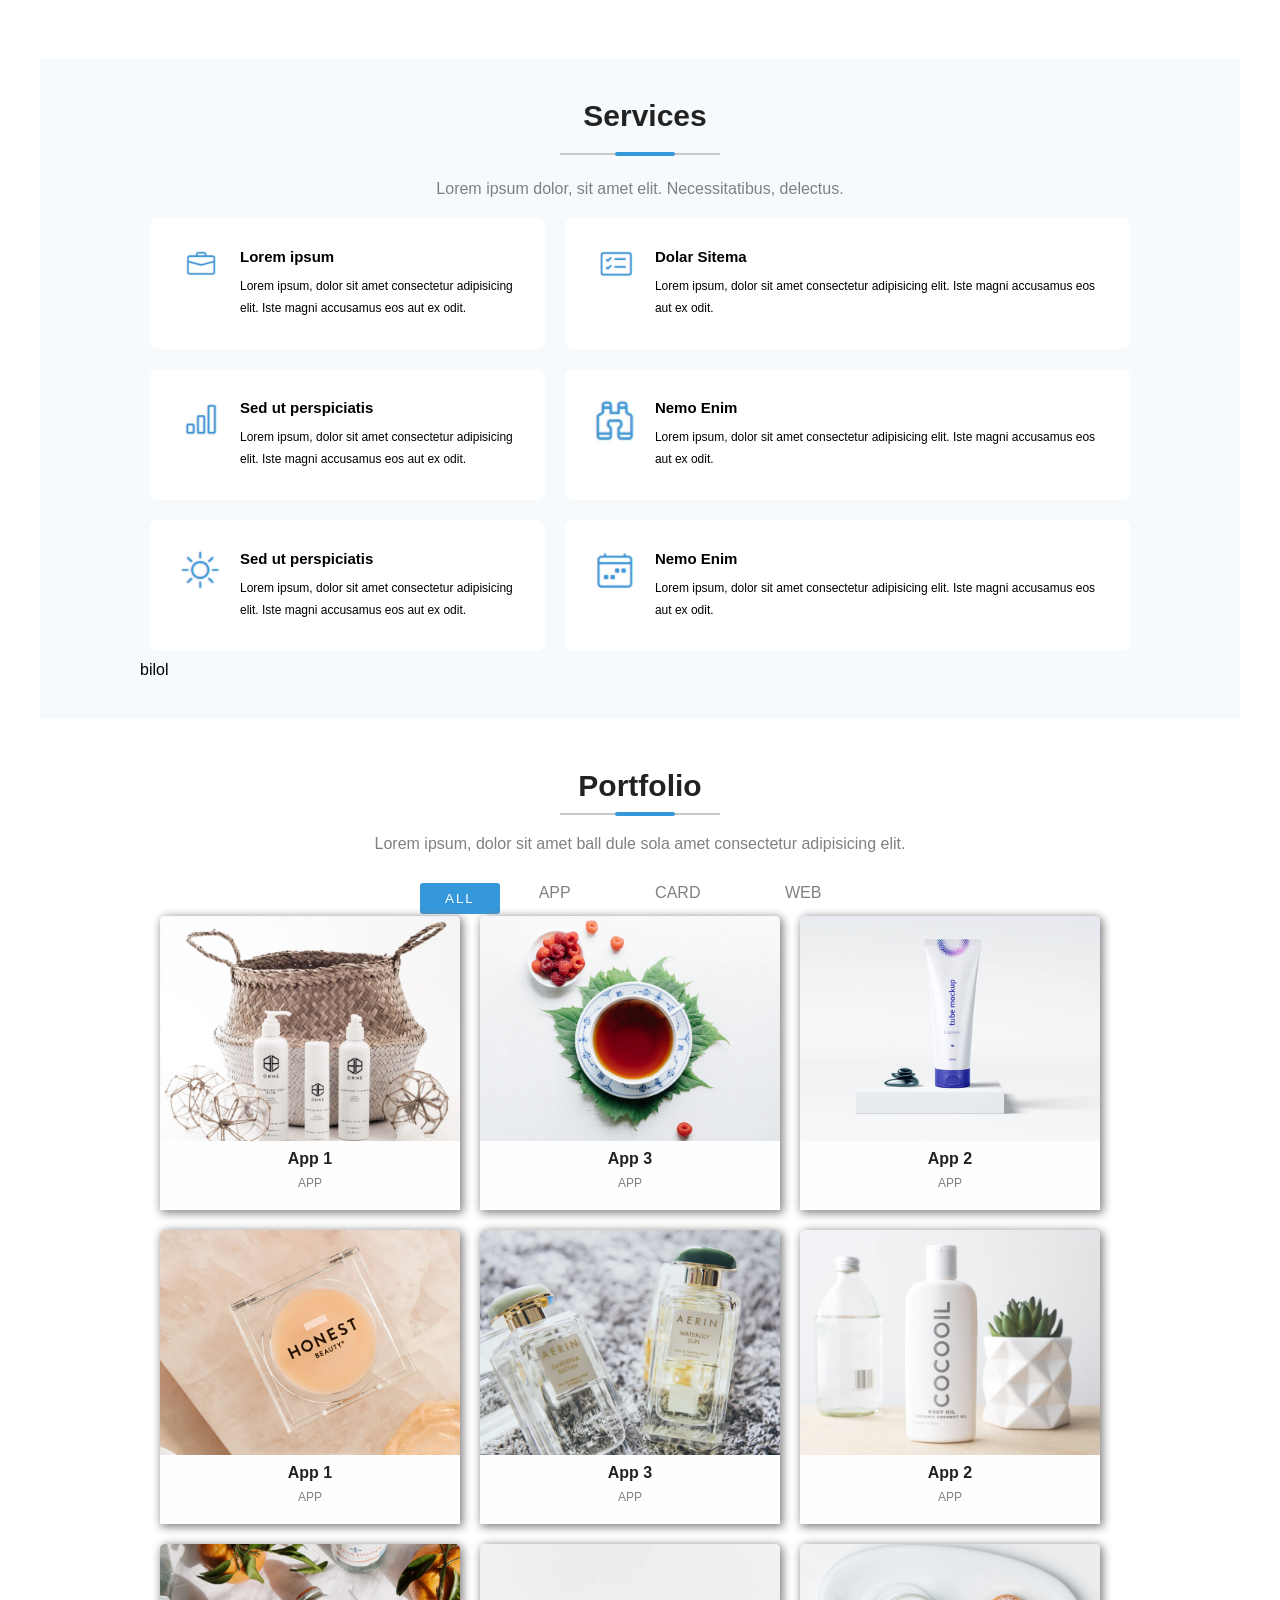
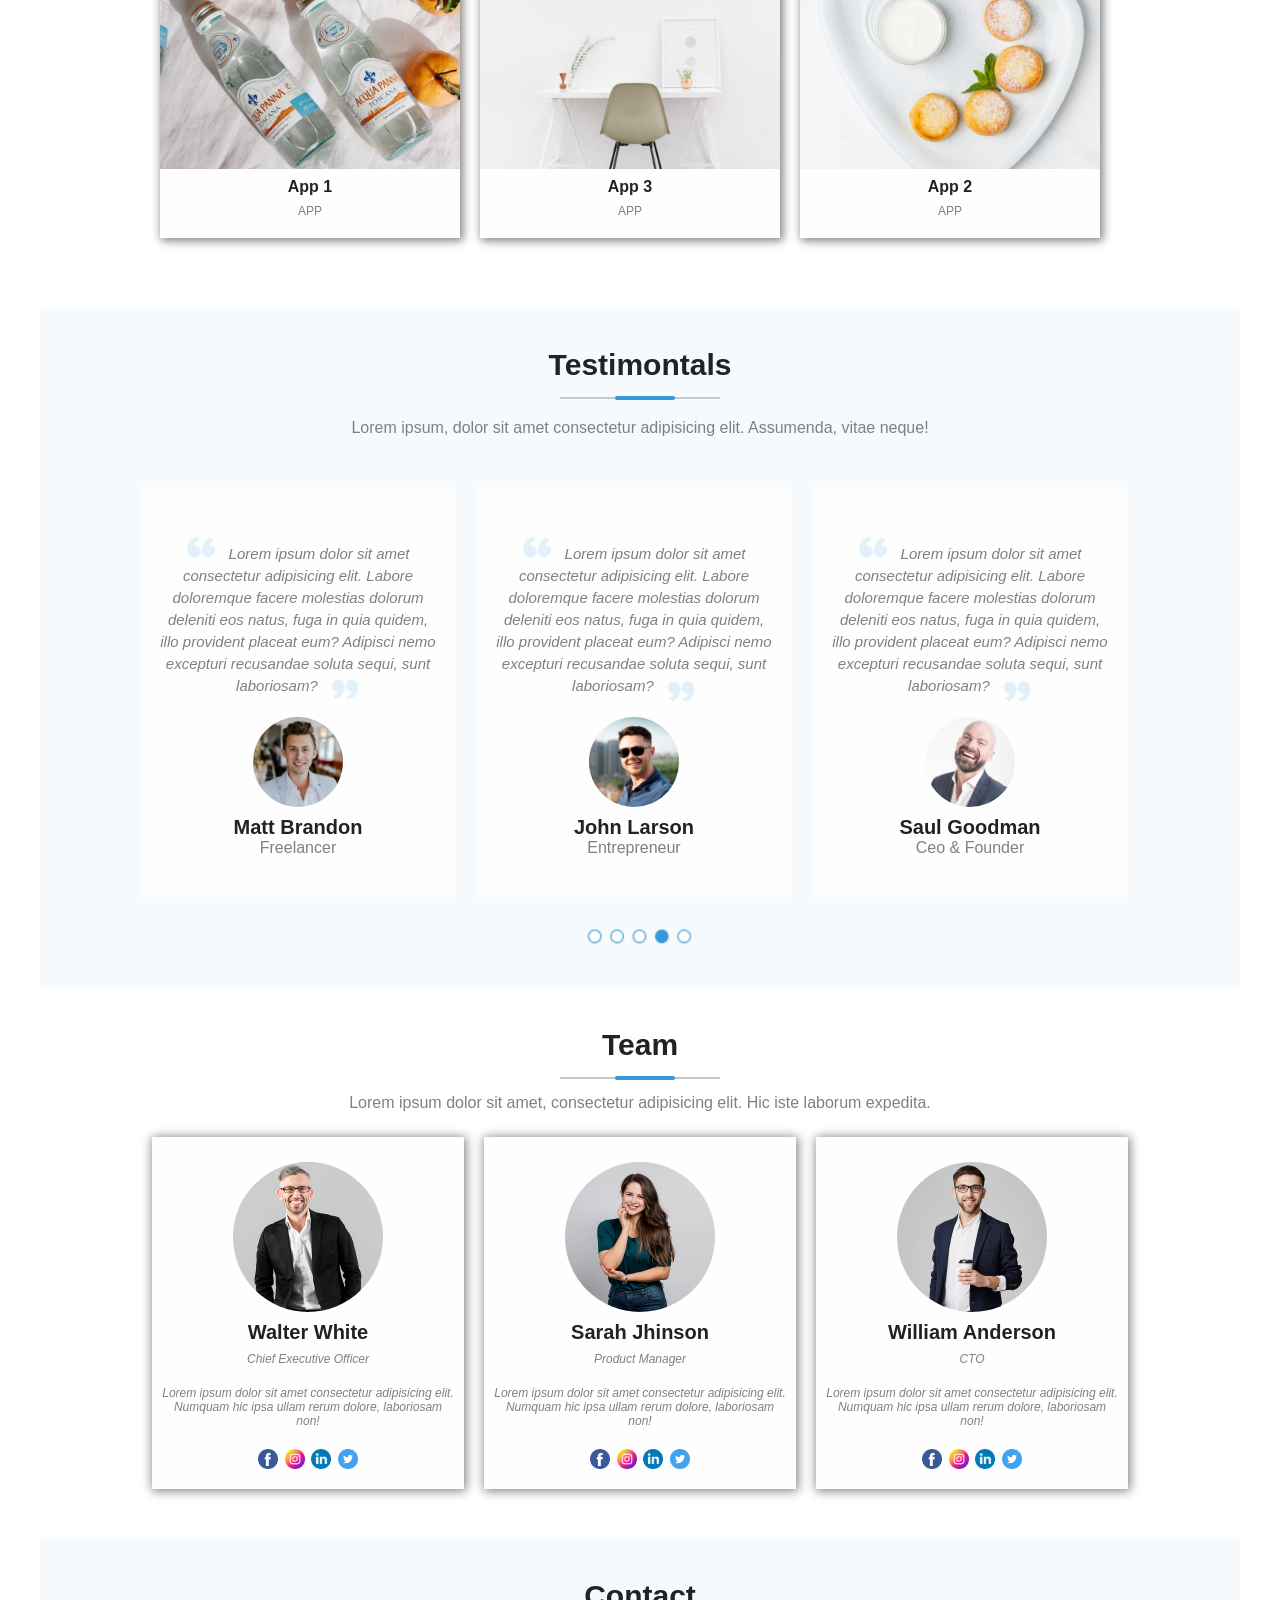
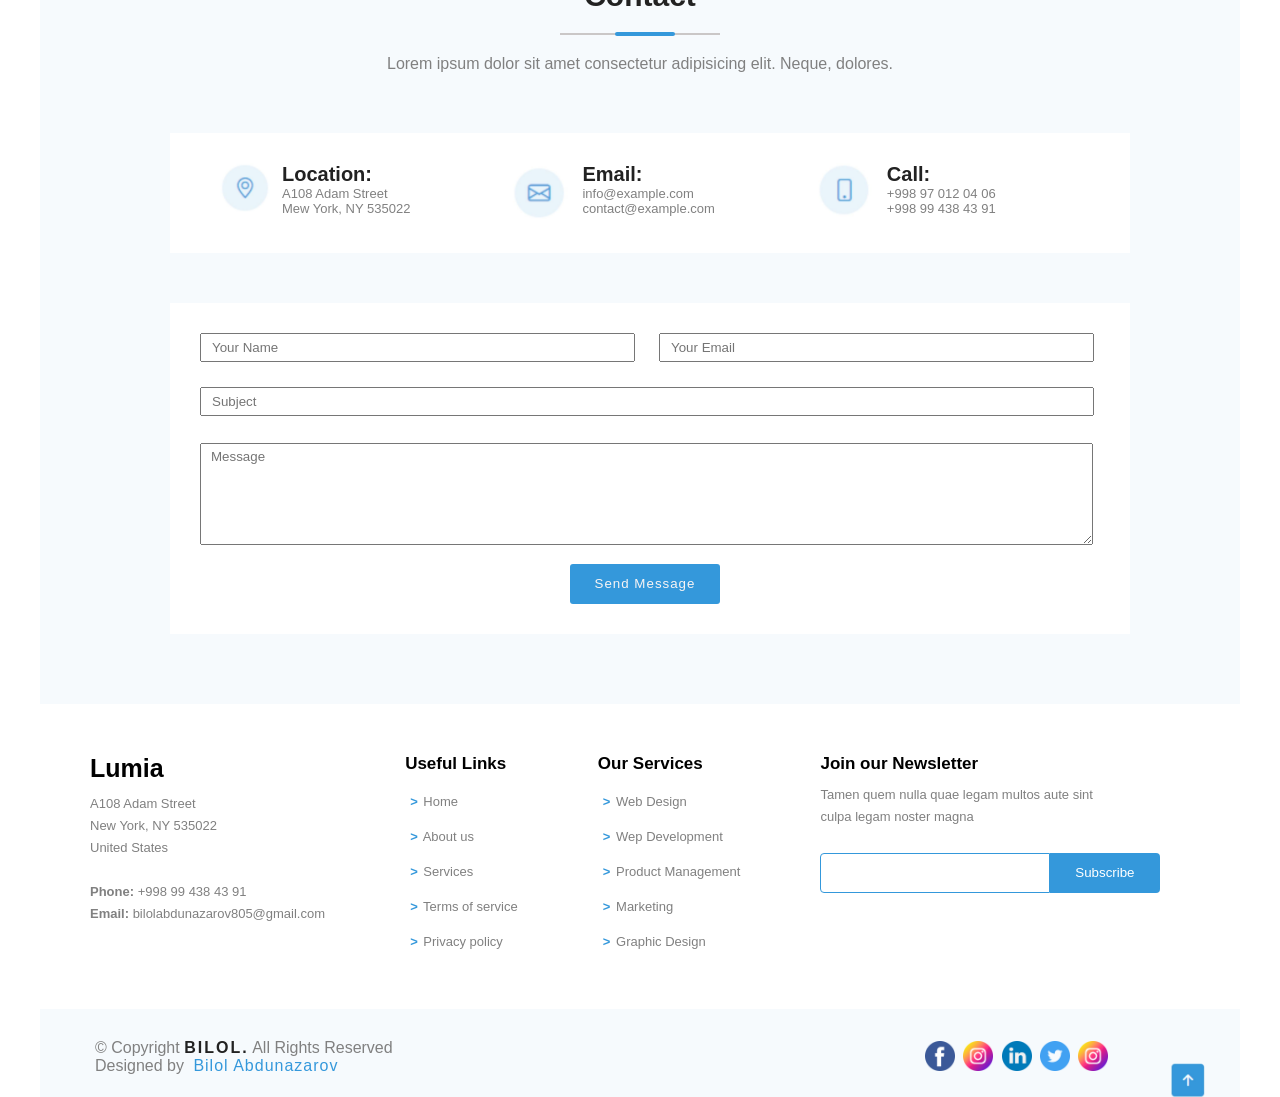
==== commit 5046d311: "first commit" ====
--- a/index.html
+++ b/index.html
@@ -283,7 +283,7 @@
                          elit. Iste magni accusamus eos aut ex odit.</p>
                 </div>
             </div>
-        
+        <div>bilol</div>
             <div class="grid2">
                 <div class="grid-two-img">
                     <img src="./assets/tiny icons/photo_2022-03-22_14-00-37.jpg" alt="">
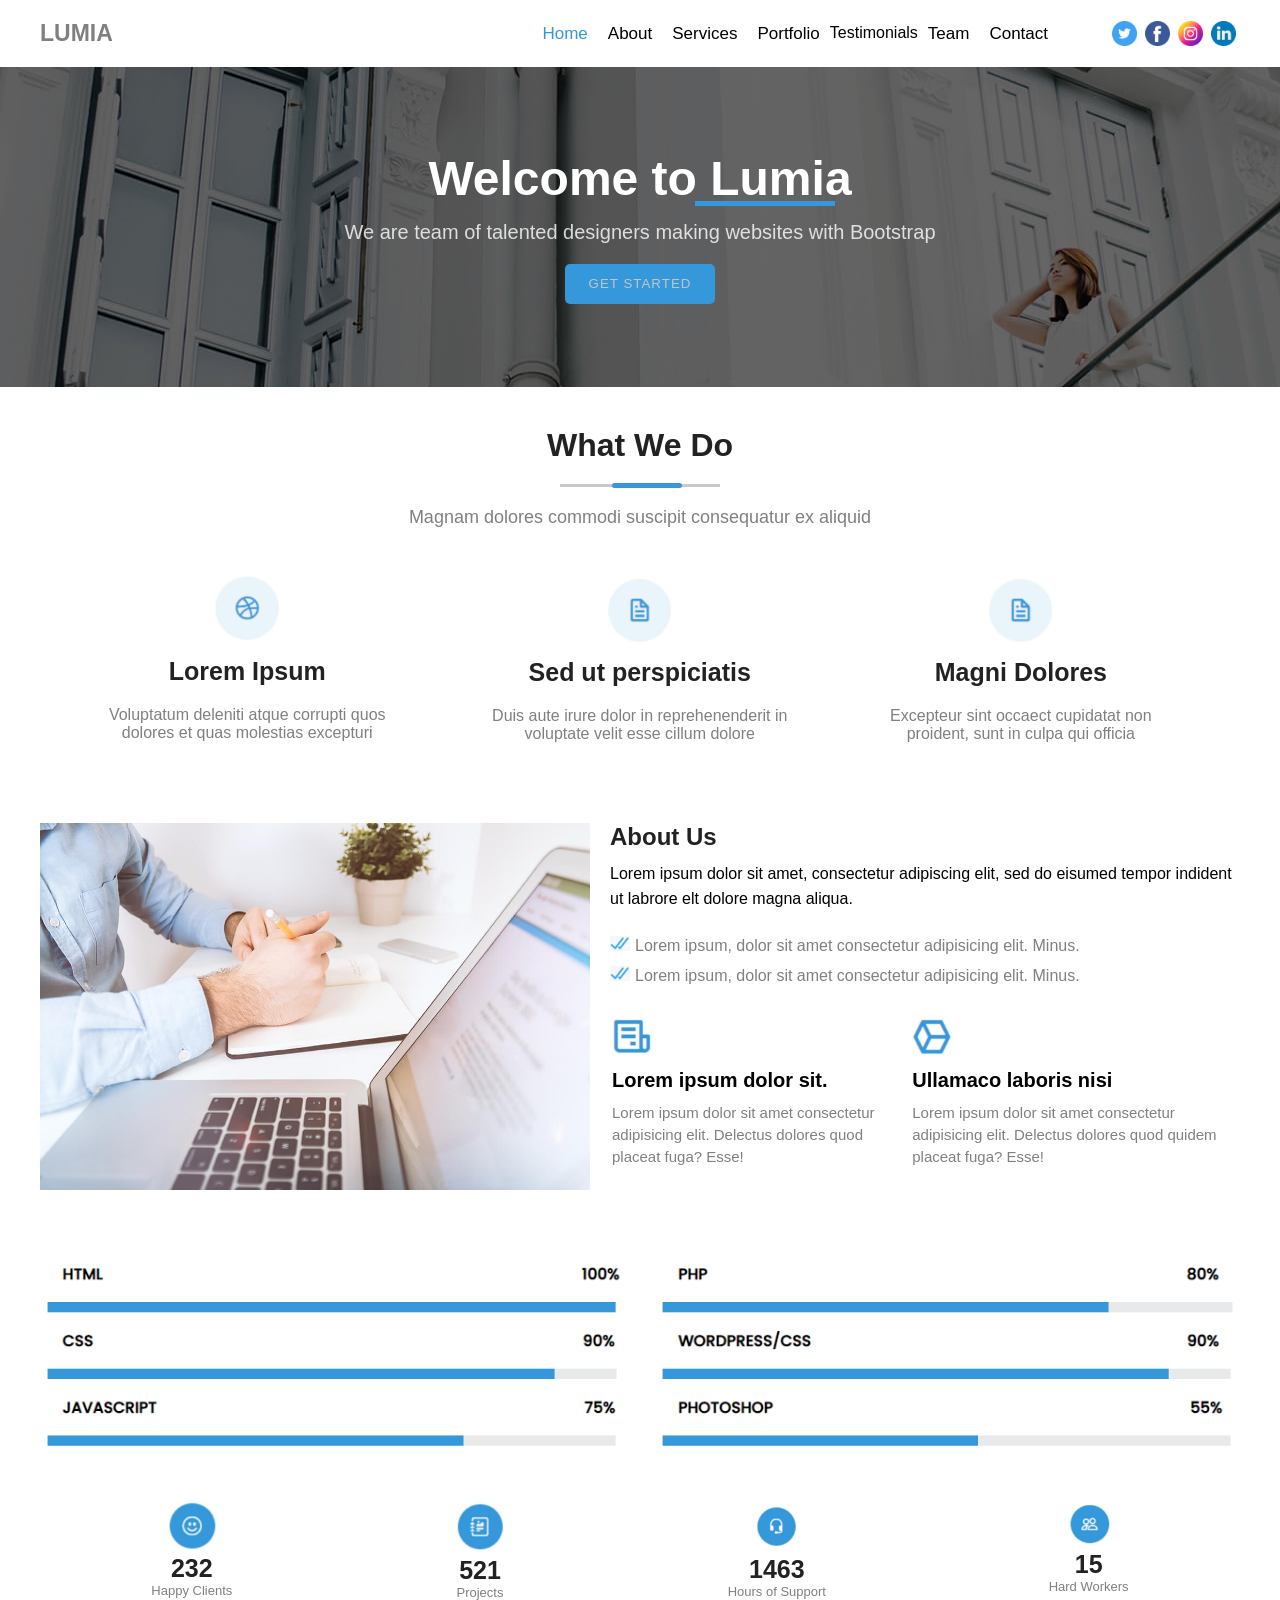
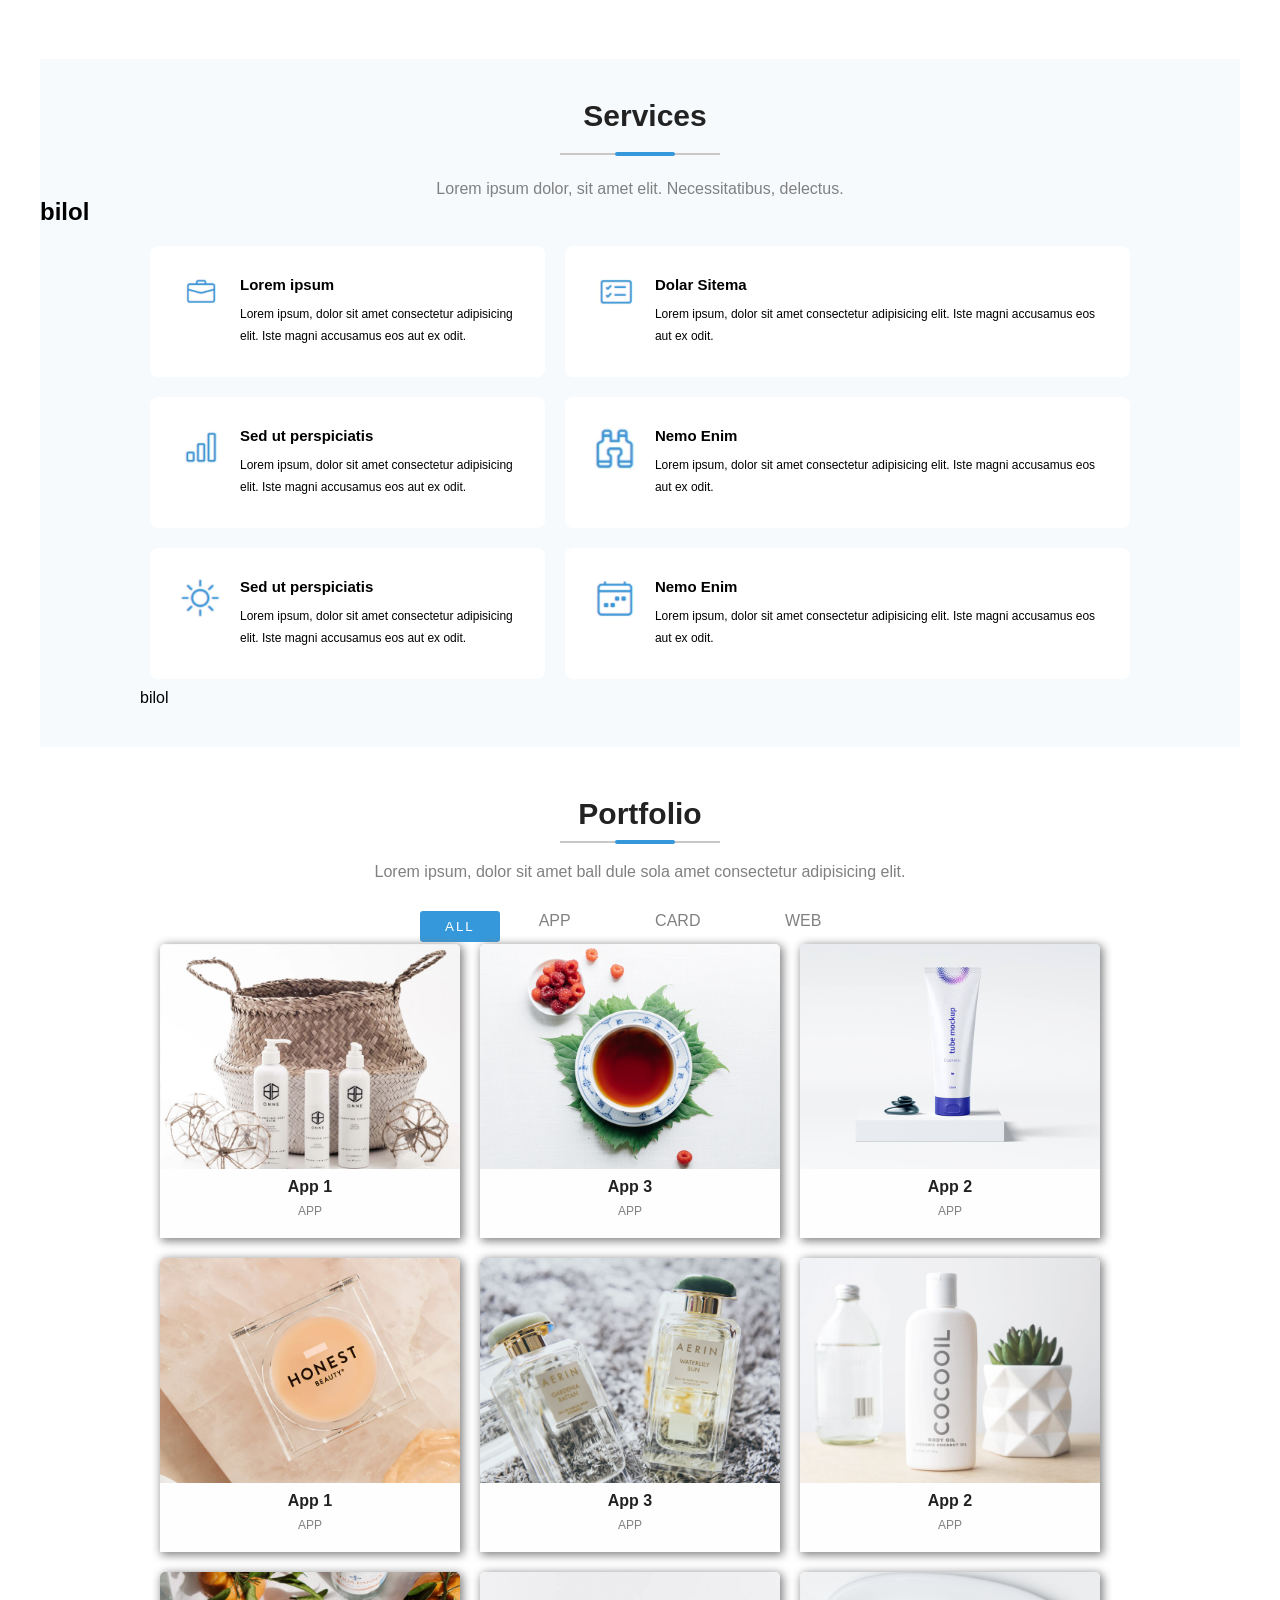
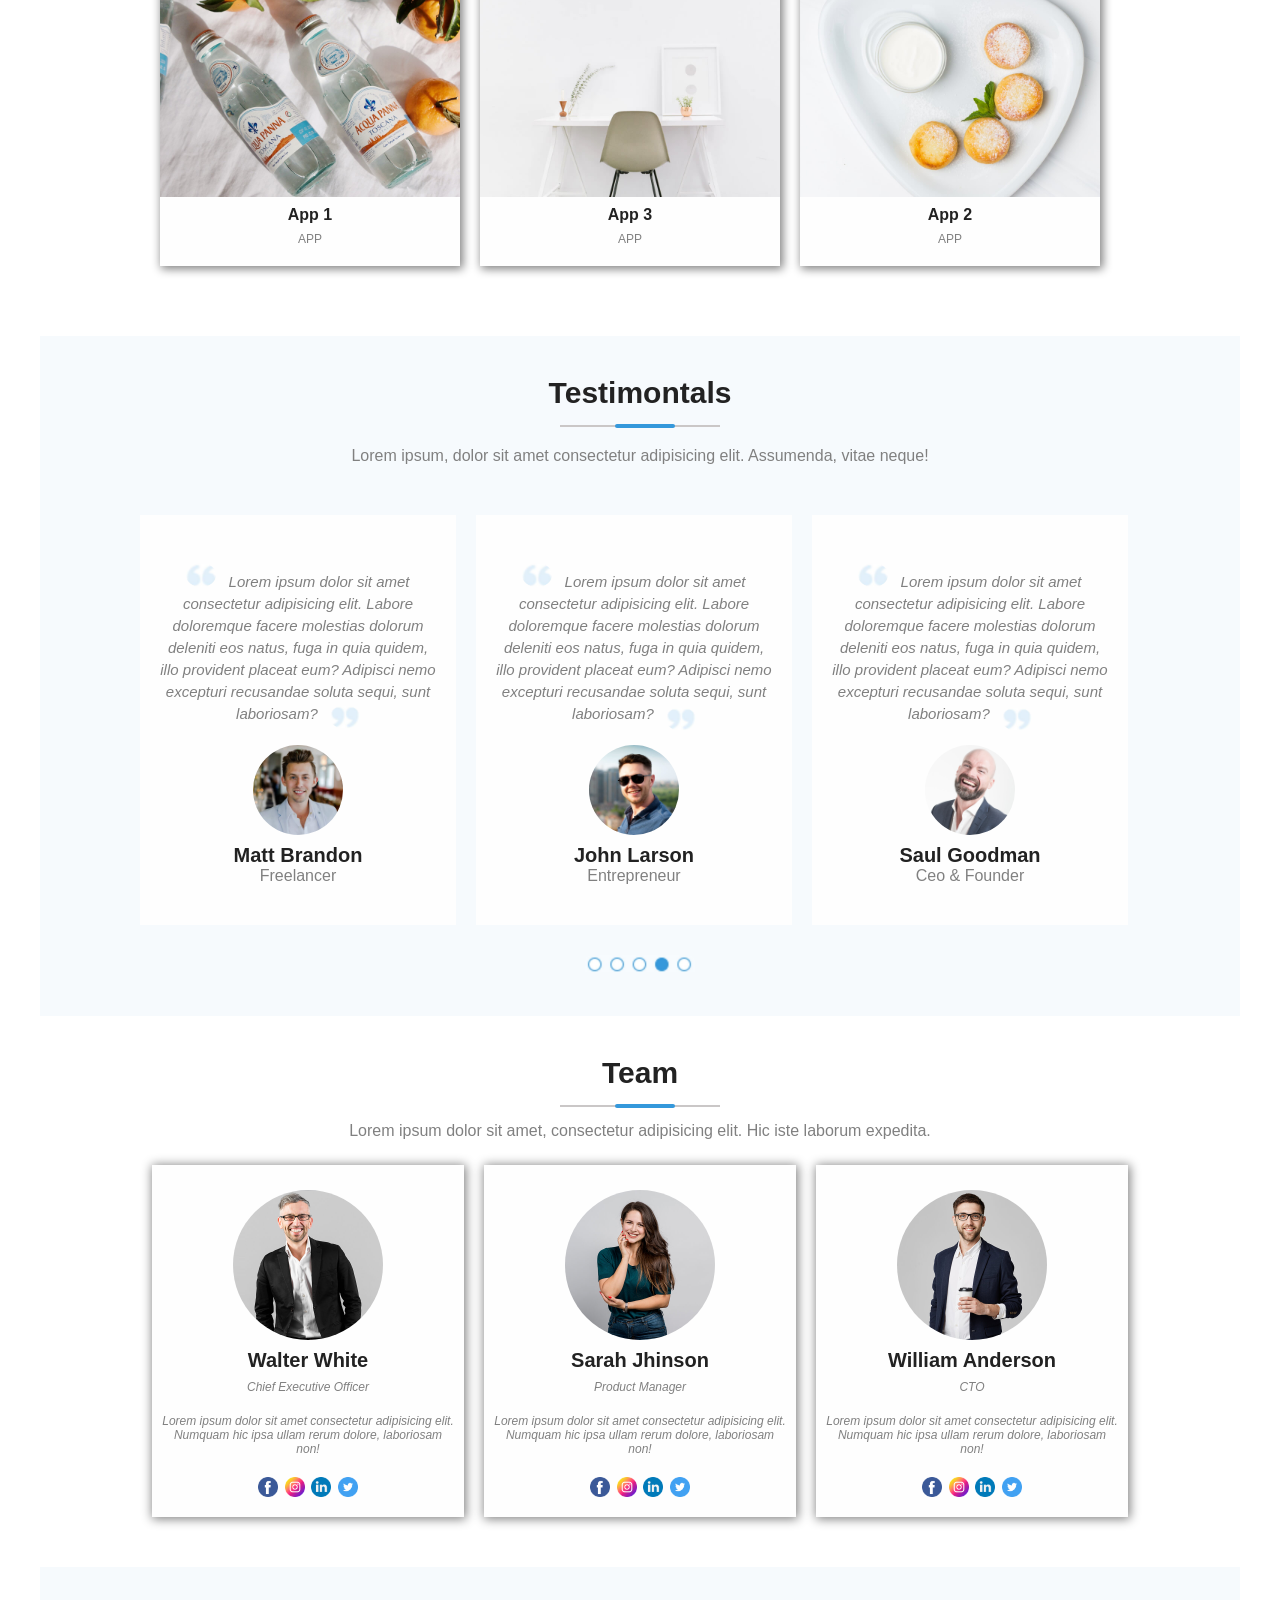
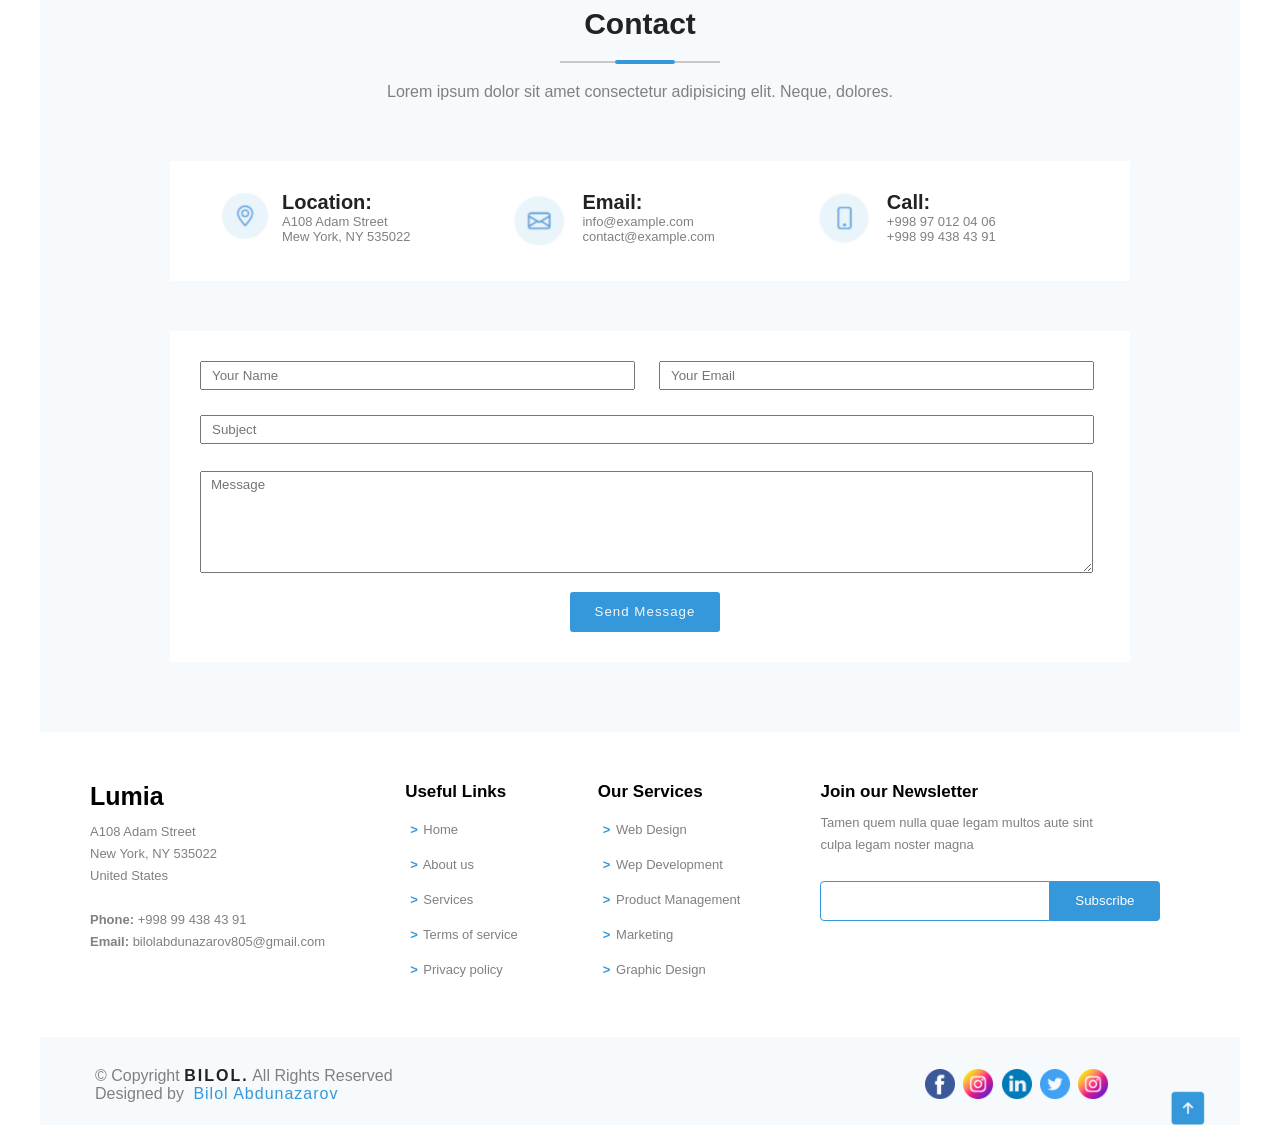
==== commit 8876a958: "first commit" ====
--- a/index.html
+++ b/index.html
@@ -271,7 +271,7 @@
                 </div>
             </div>
         
-        
+        <h1>bilol</h1>
             <div class="grid-templates">
             <div class="grid1">
                 <div class="grid-one-img">
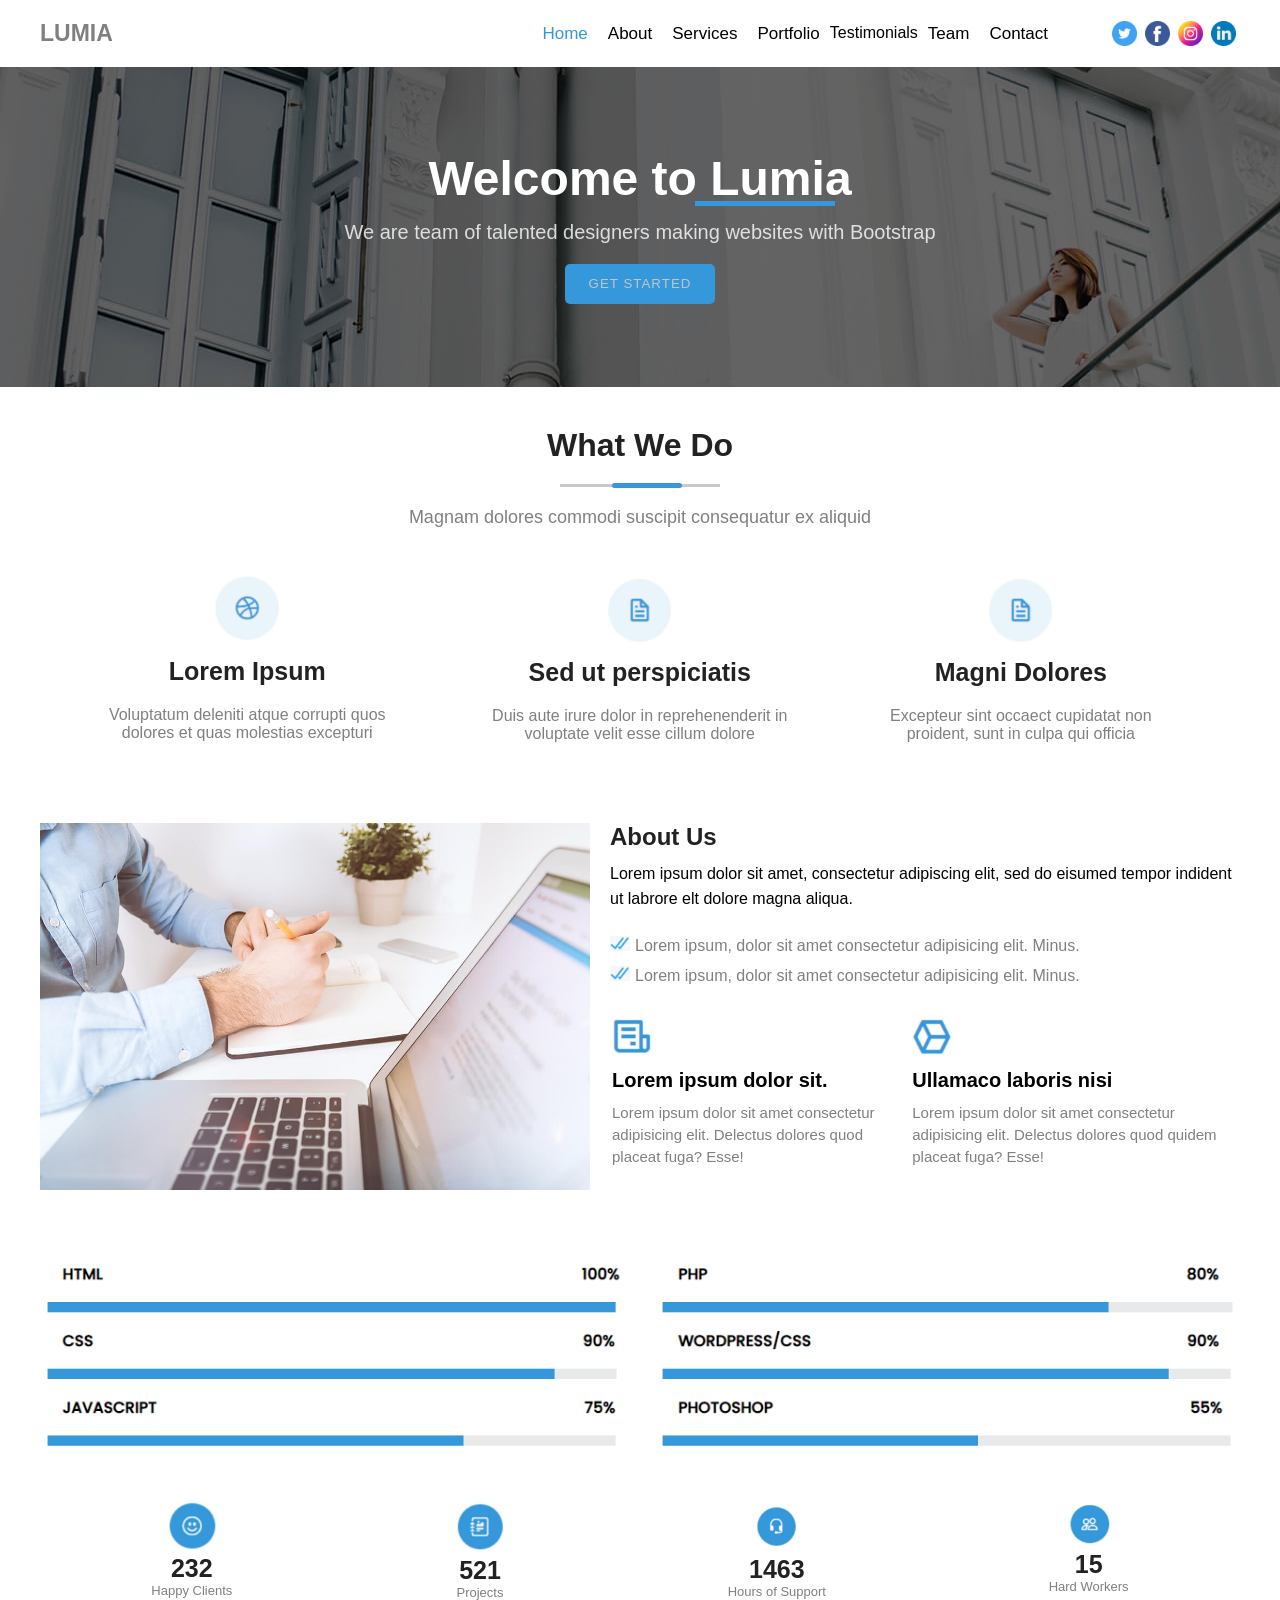
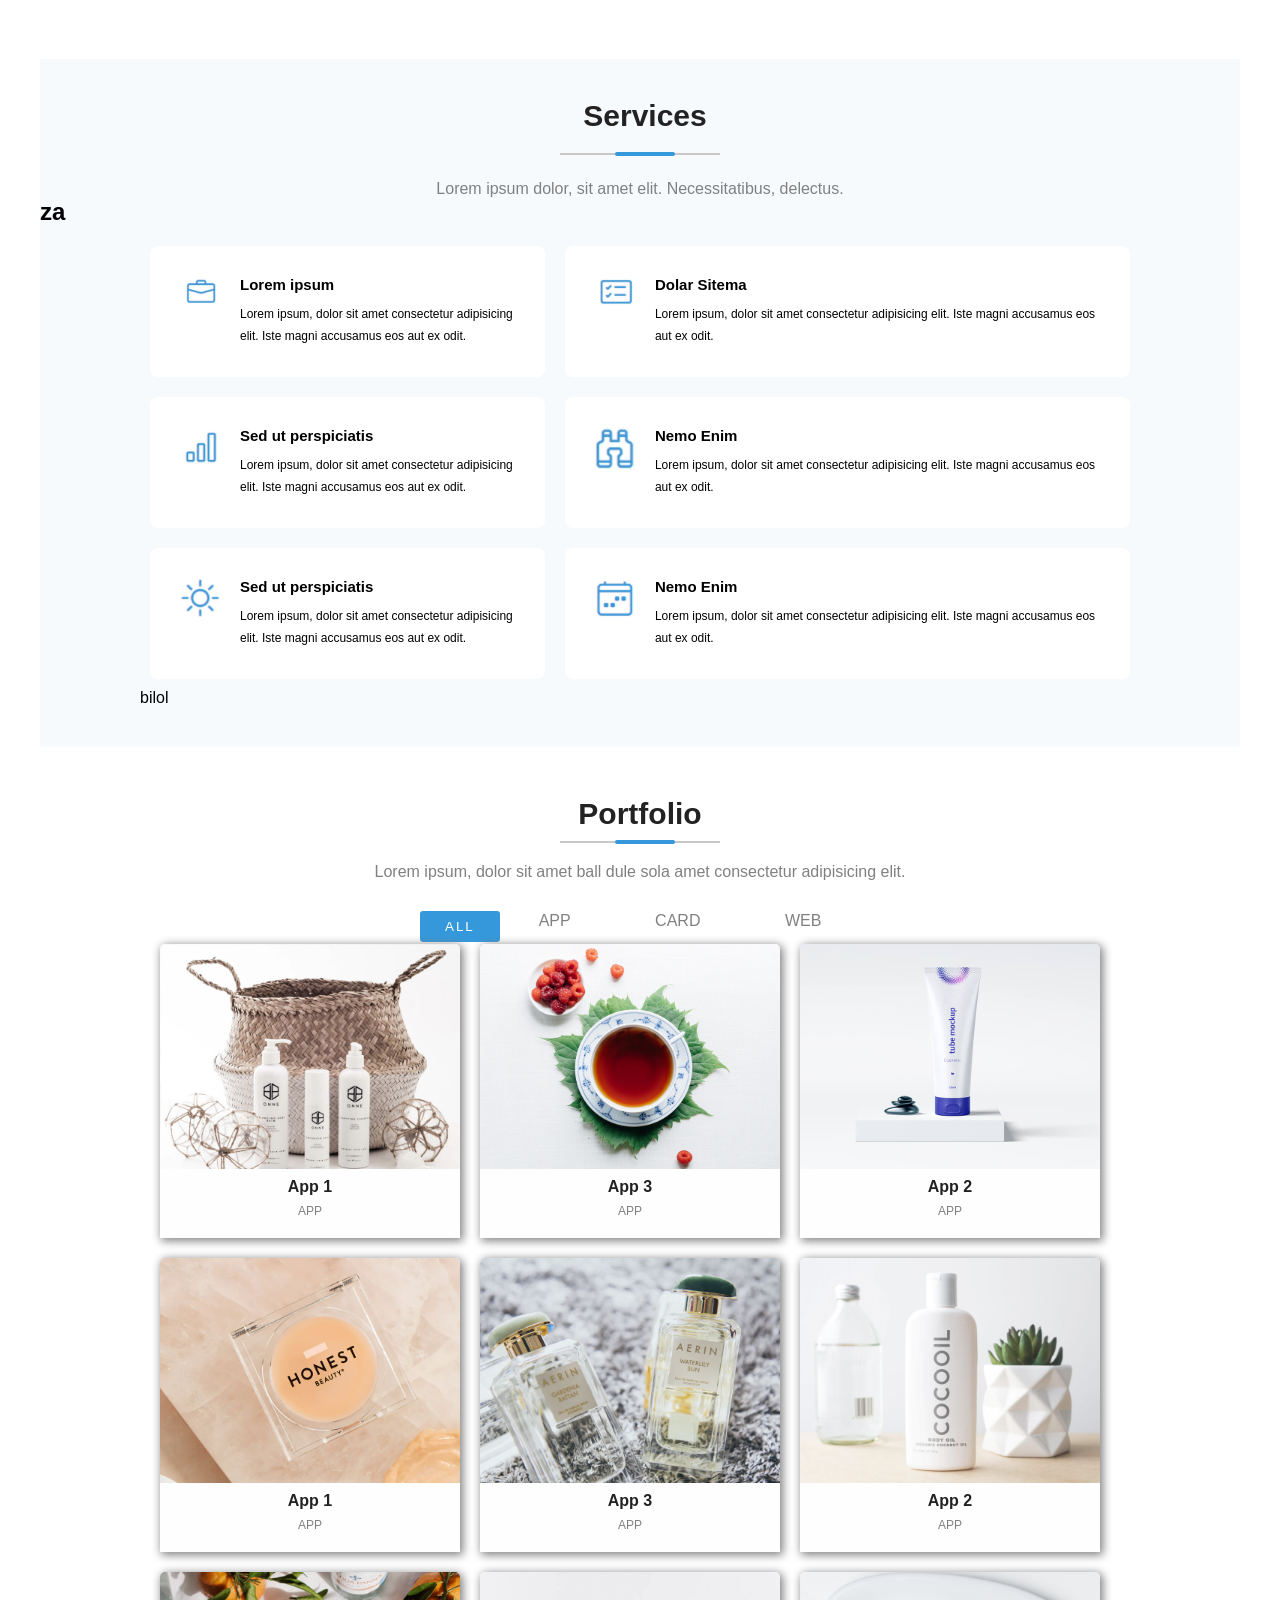
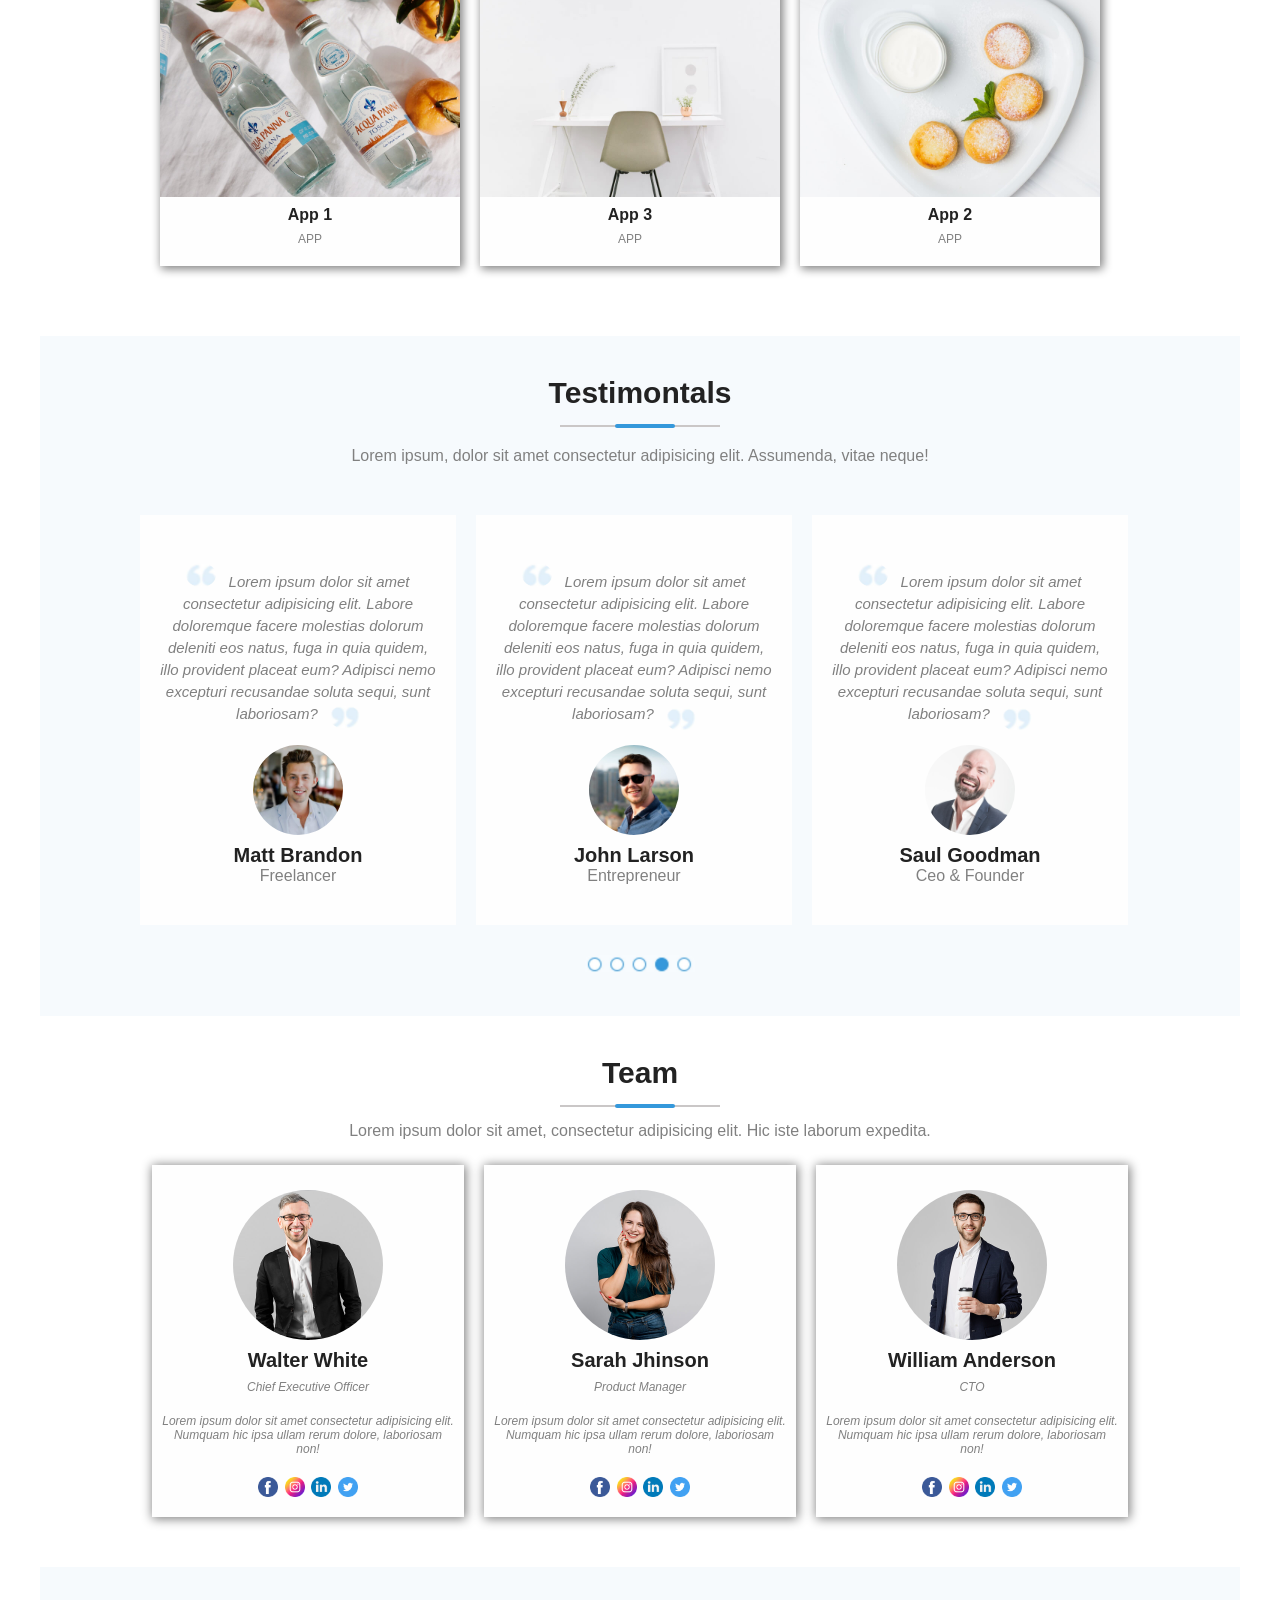
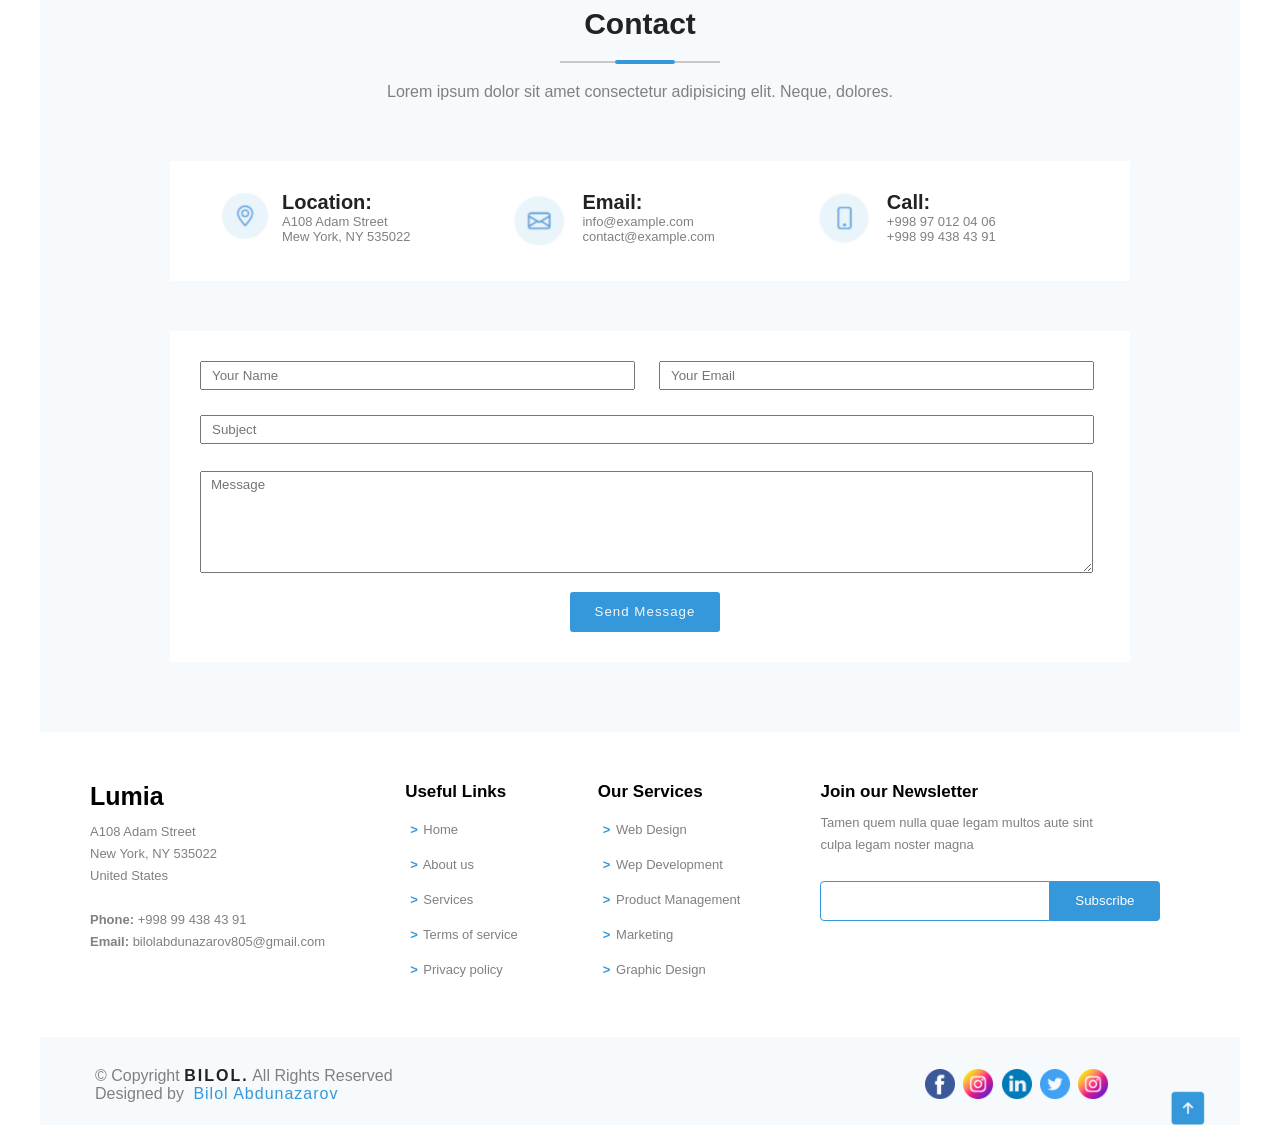
==== commit ee1d63c3: "first commit" ====
--- a/index.html
+++ b/index.html
@@ -271,12 +271,13 @@
                 </div>
             </div>
         
-        <h1>bilol</h1>
+        <h1>za</h1>
             <div class="grid-templates">
             <div class="grid1">
                 <div class="grid-one-img">
                     <img src="./assets/tiny icons/photo_2022-03-22_14-00-41.jpg" alt="">
                 </div>
+
                 <div class="grid-one-text">
                     <h1>Lorem ipsum</h1>
                     <p>Lorem ipsum, dolor sit amet consectetur adipisicing
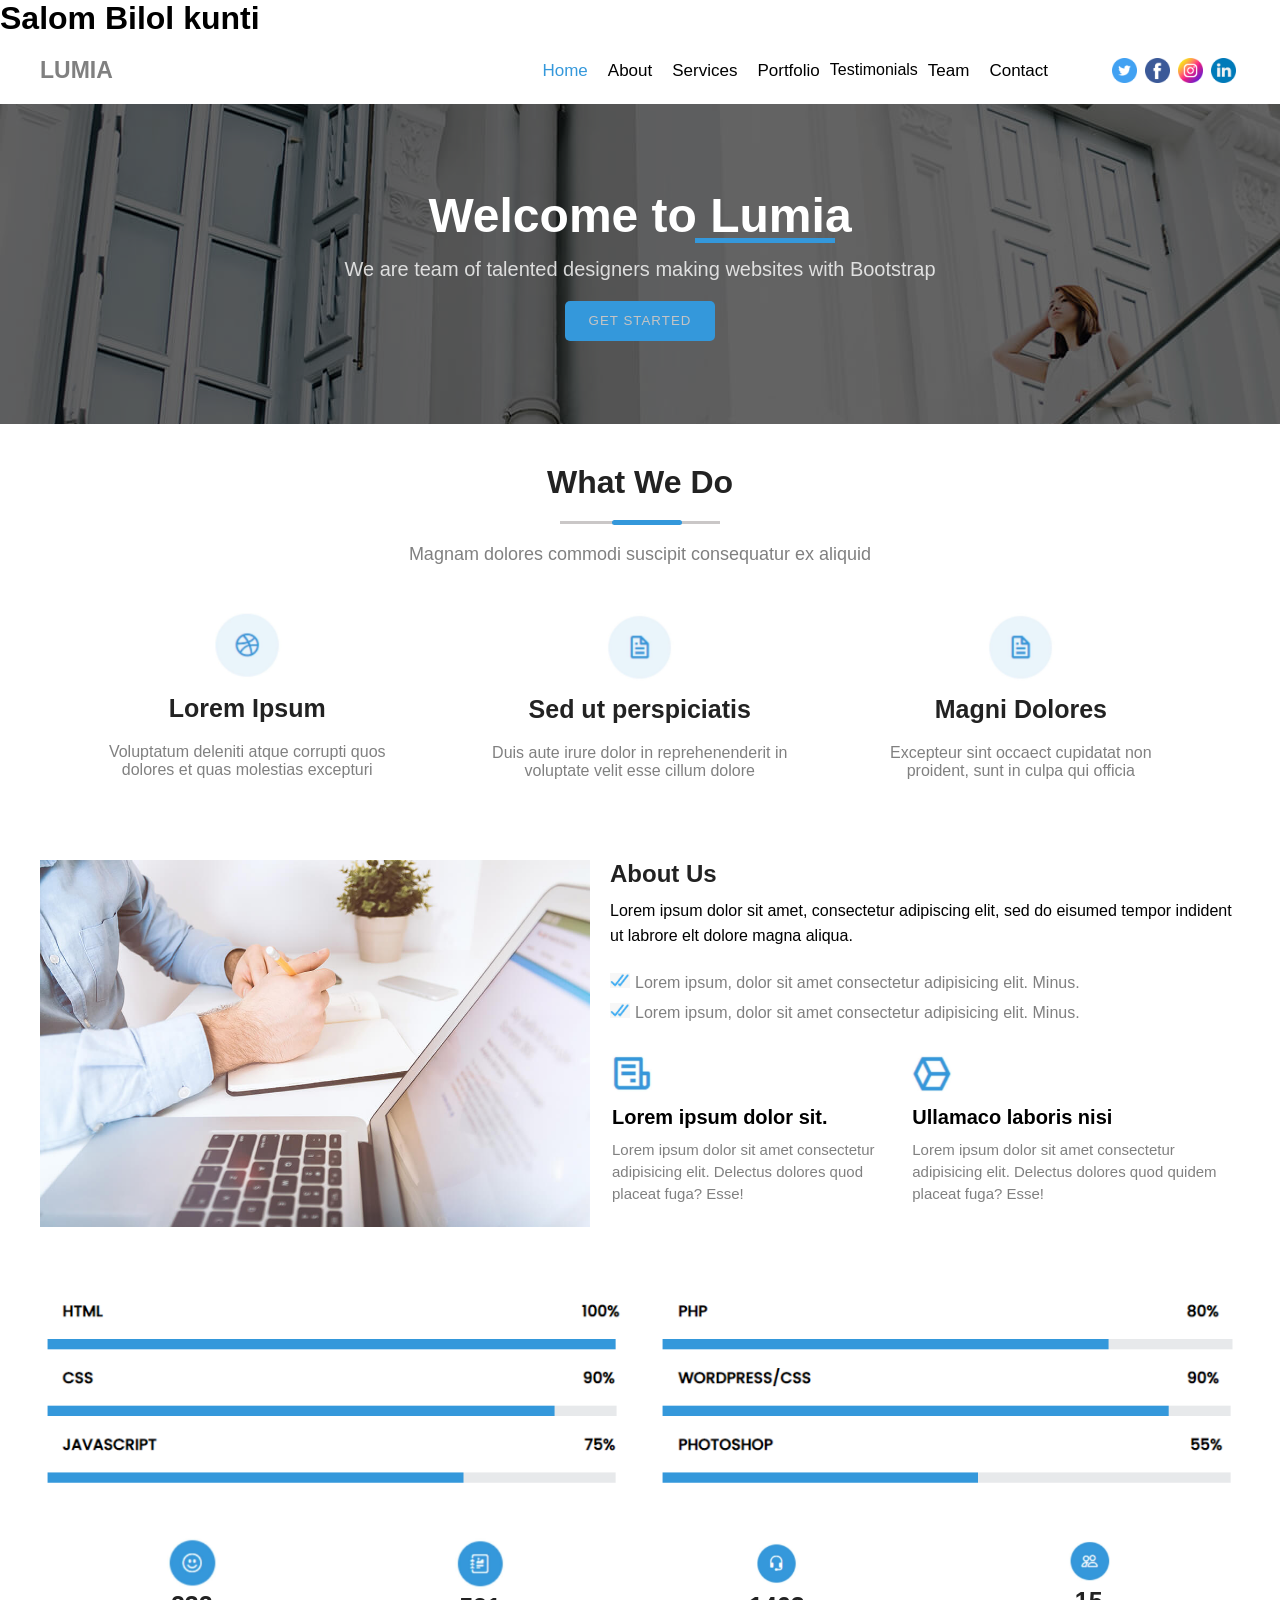
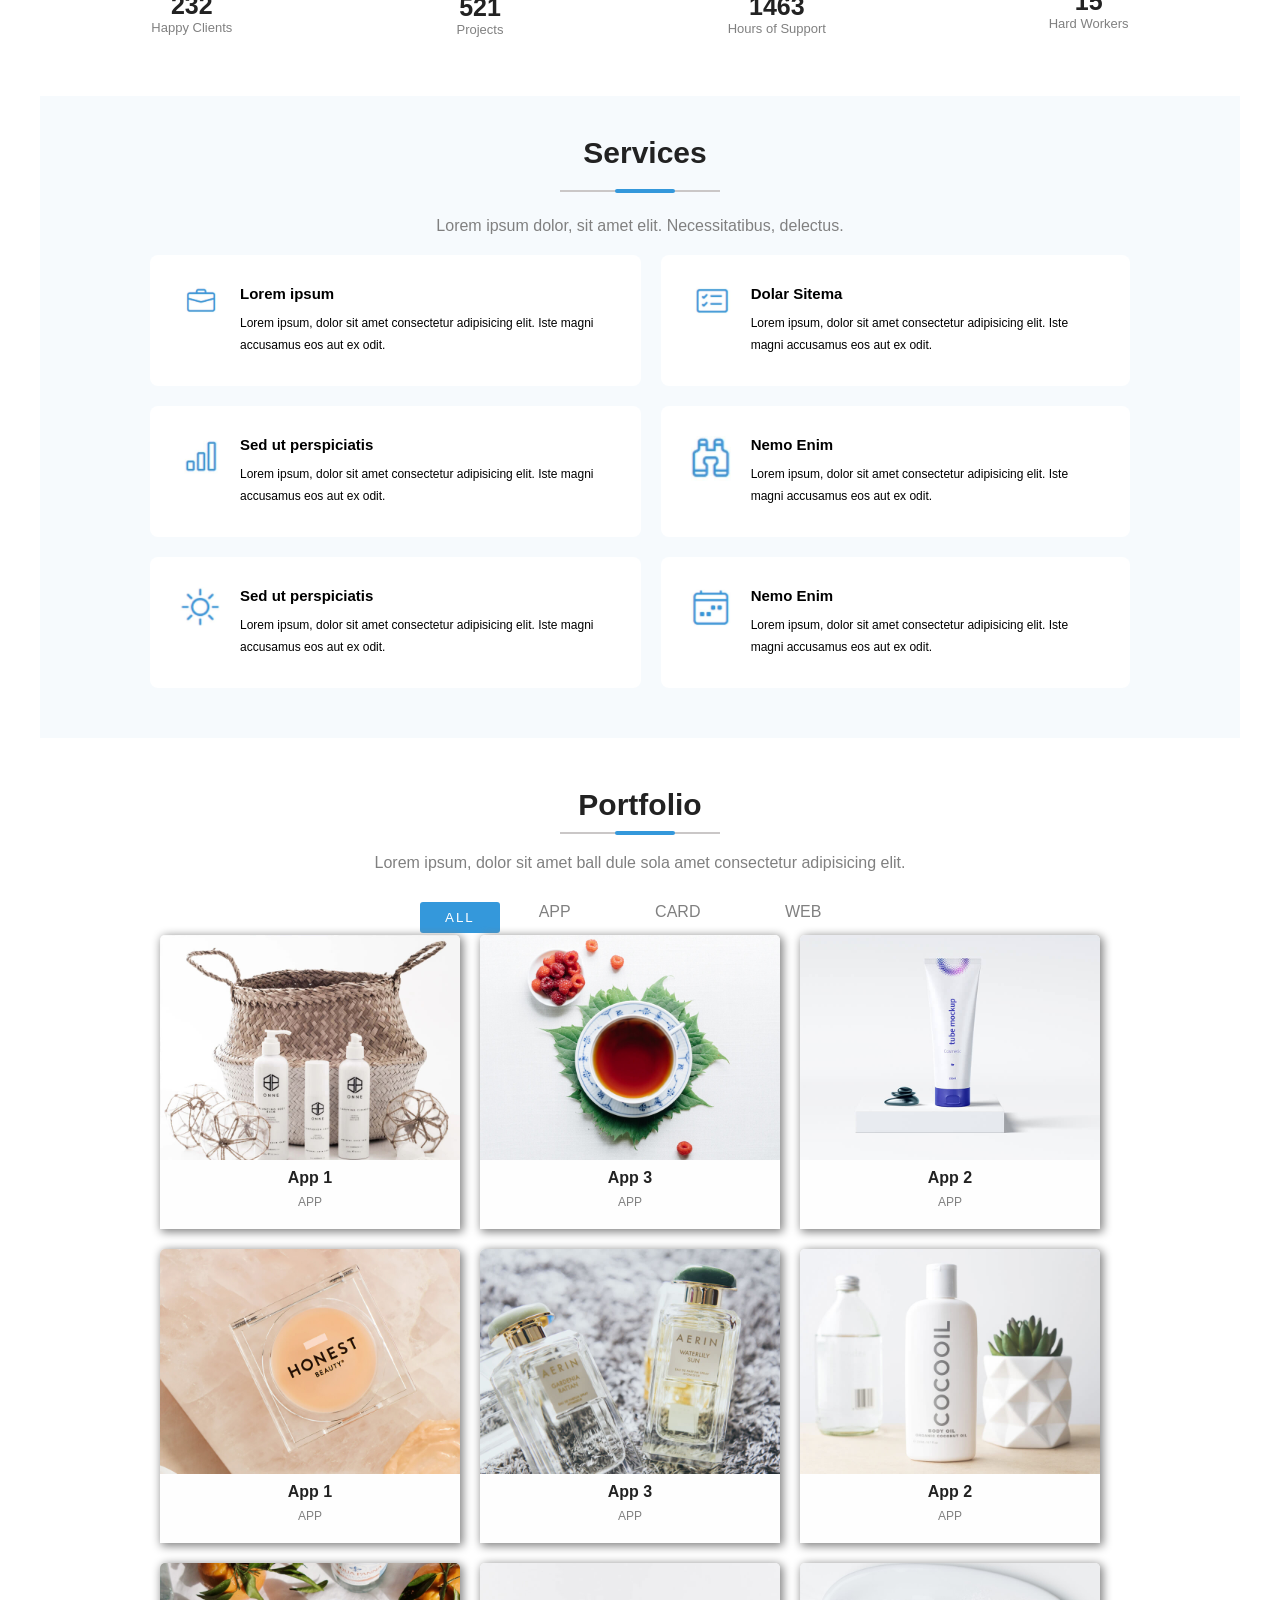
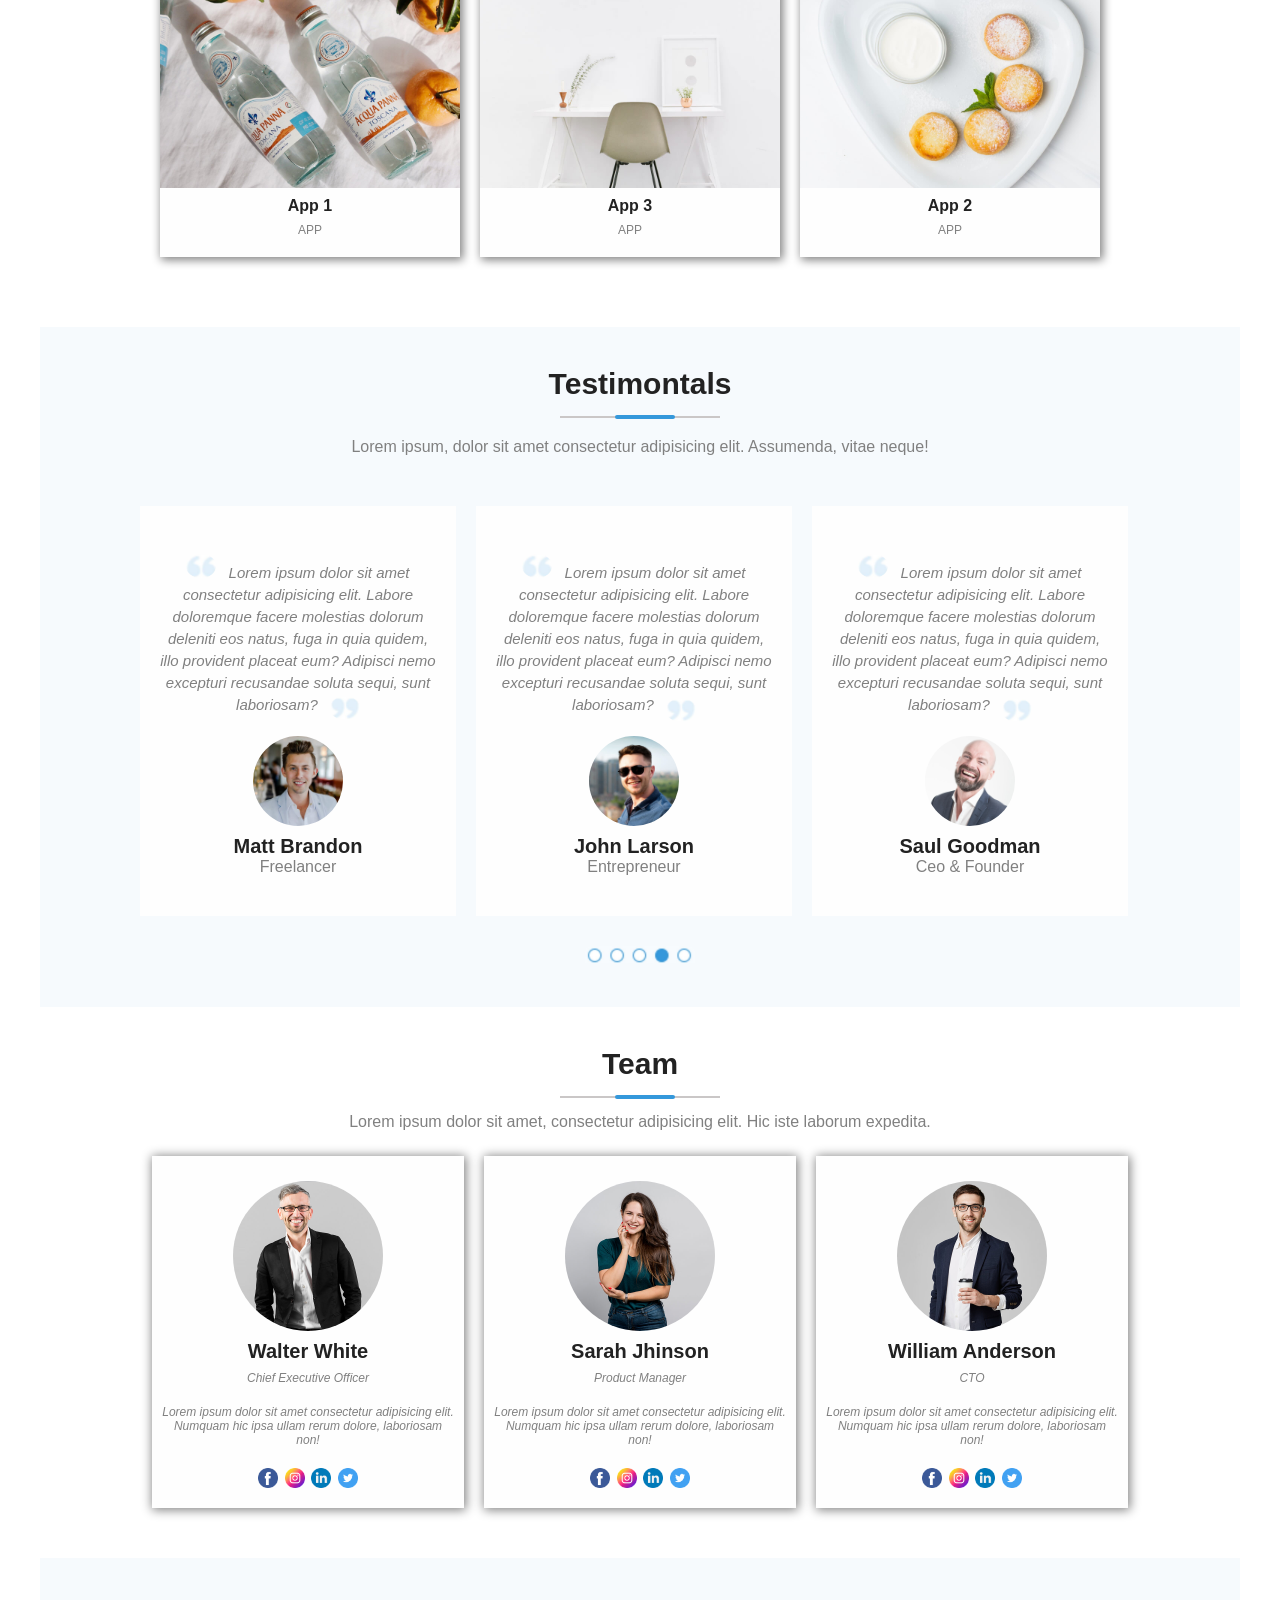
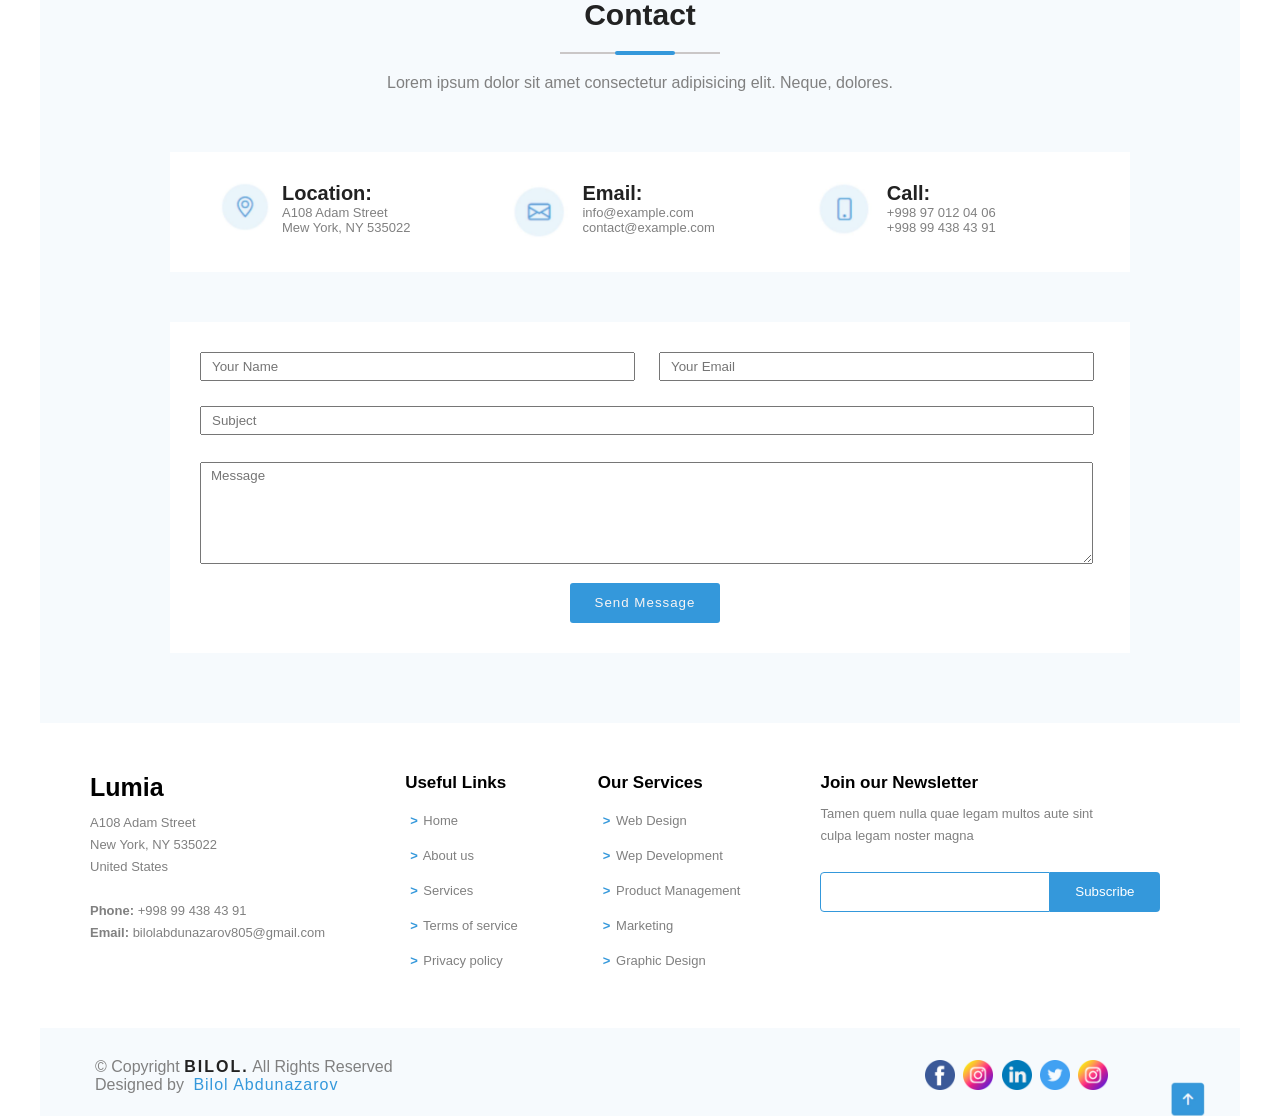
==== commit a47f4751: "Update index.html" ====
--- a/index.html
+++ b/index.html
@@ -10,6 +10,7 @@
 </head>
 <body>
 <!-- Start Navigation content -->
+    <h1> Salom Bilol kunti </h1>
     <nav id="navbar">
         <div class="container">
                 <a href="#votes" class="logo">LUMIA</a>
@@ -271,20 +272,19 @@
                 </div>
             </div>
         
-        <h1>za</h1>
+        
             <div class="grid-templates">
             <div class="grid1">
                 <div class="grid-one-img">
                     <img src="./assets/tiny icons/photo_2022-03-22_14-00-41.jpg" alt="">
                 </div>
-
                 <div class="grid-one-text">
                     <h1>Lorem ipsum</h1>
                     <p>Lorem ipsum, dolor sit amet consectetur adipisicing
                          elit. Iste magni accusamus eos aut ex odit.</p>
                 </div>
             </div>
-        <div>bilol</div>
+        
             <div class="grid2">
                 <div class="grid-two-img">
                     <img src="./assets/tiny icons/photo_2022-03-22_14-00-37.jpg" alt="">
@@ -762,4 +762,4 @@
      </div>
      
 </body>
-</html>+</html>
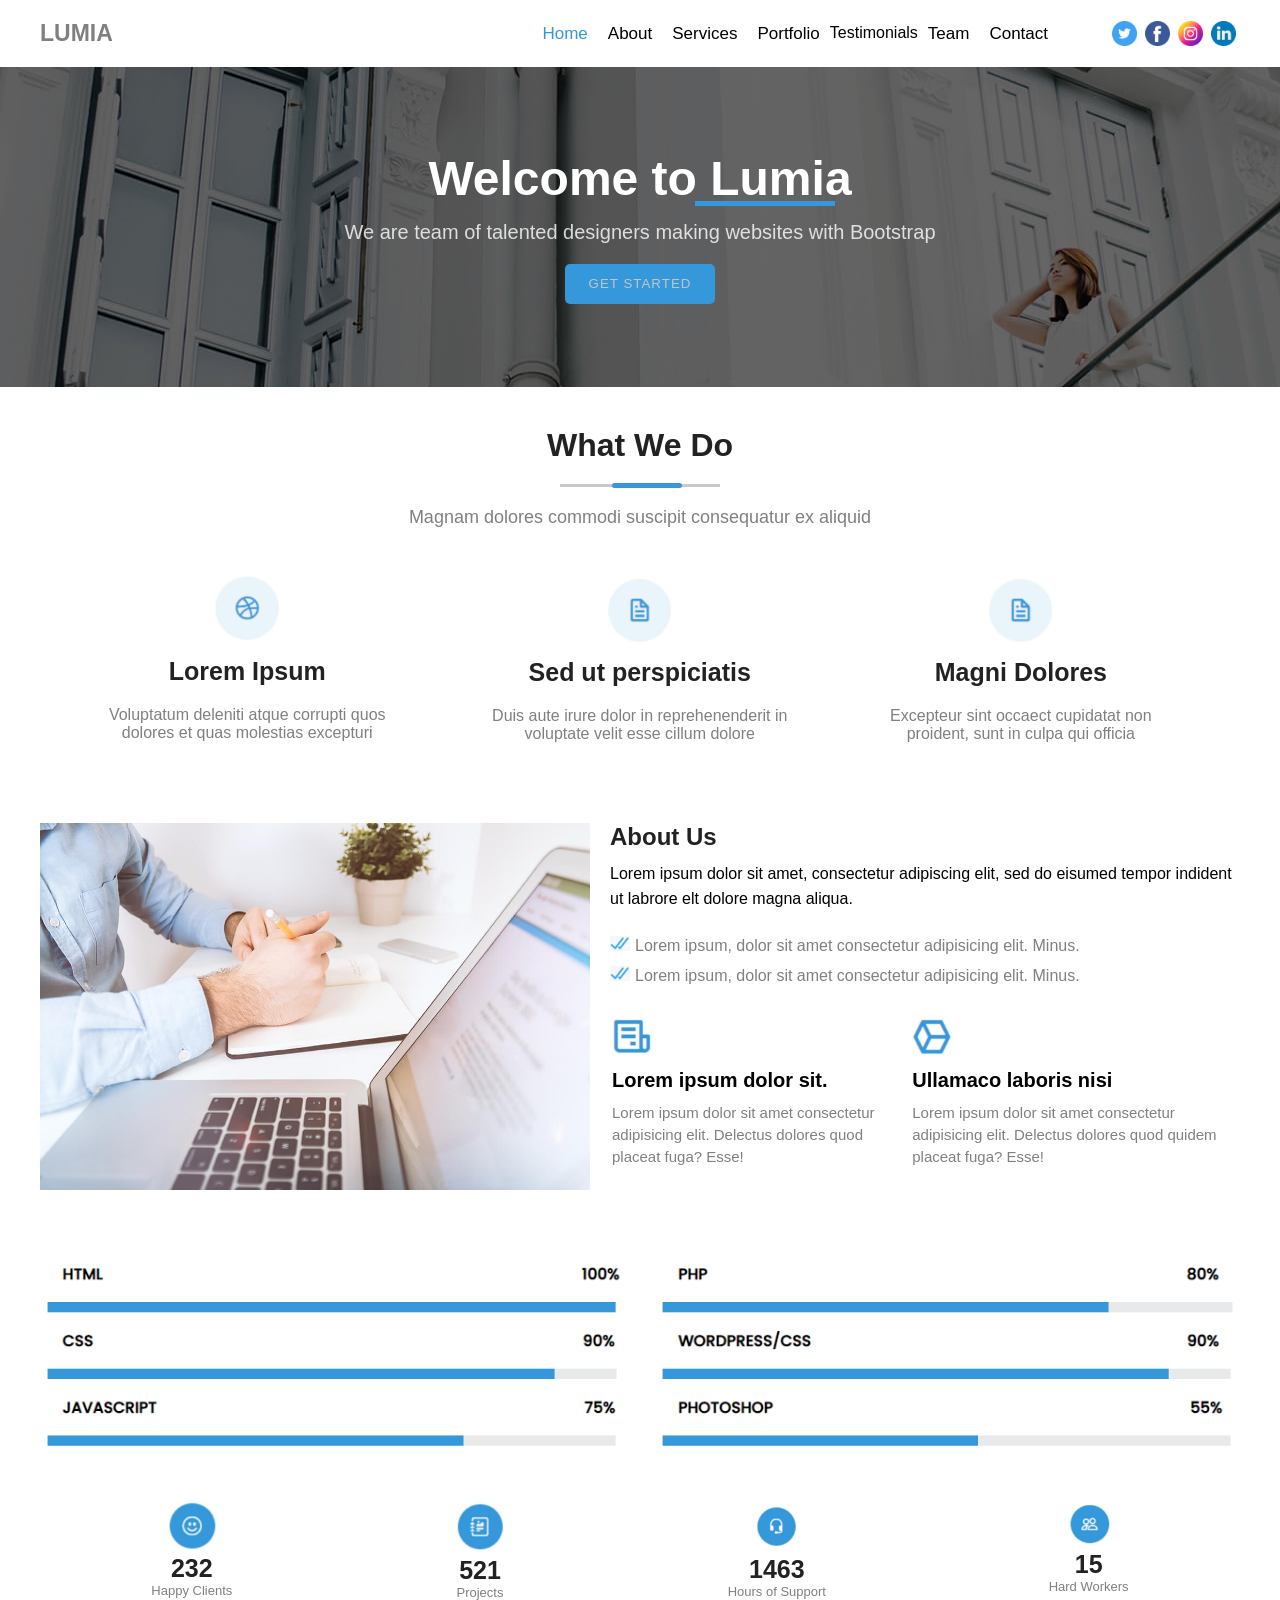
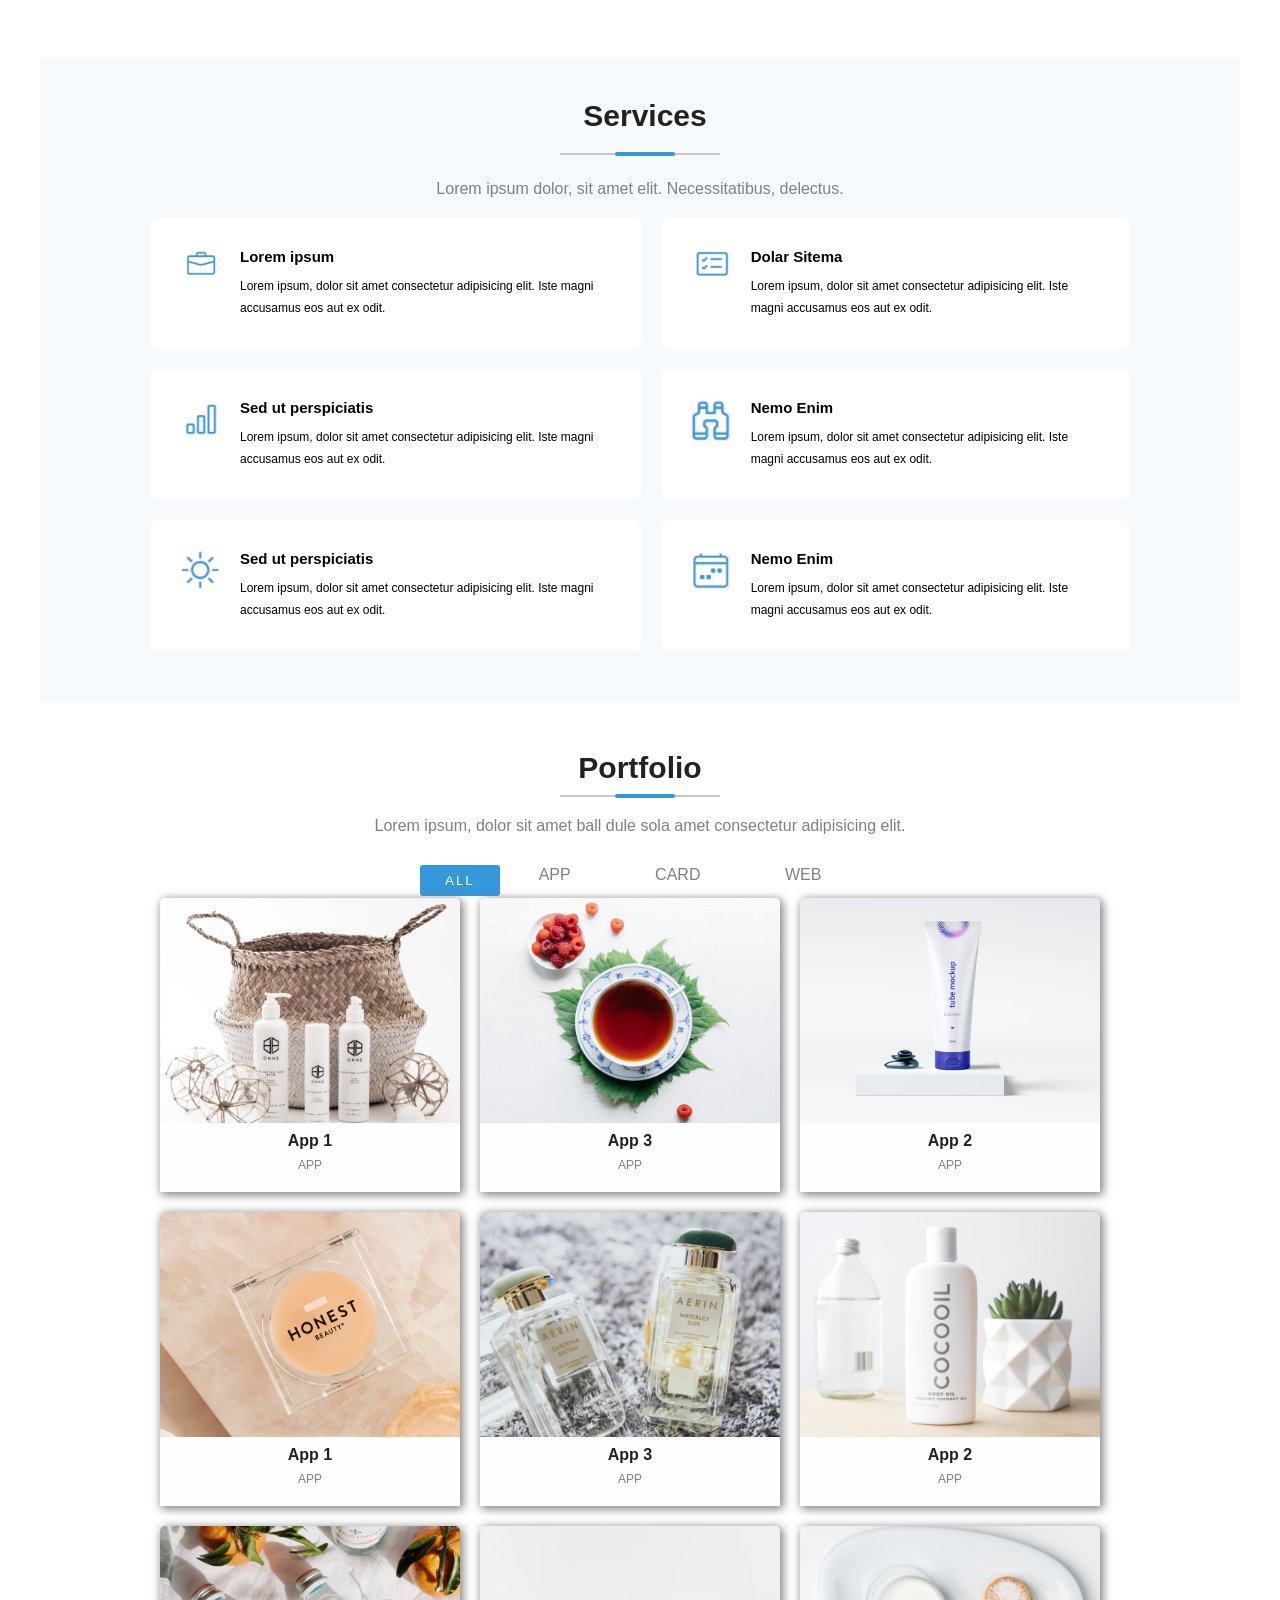
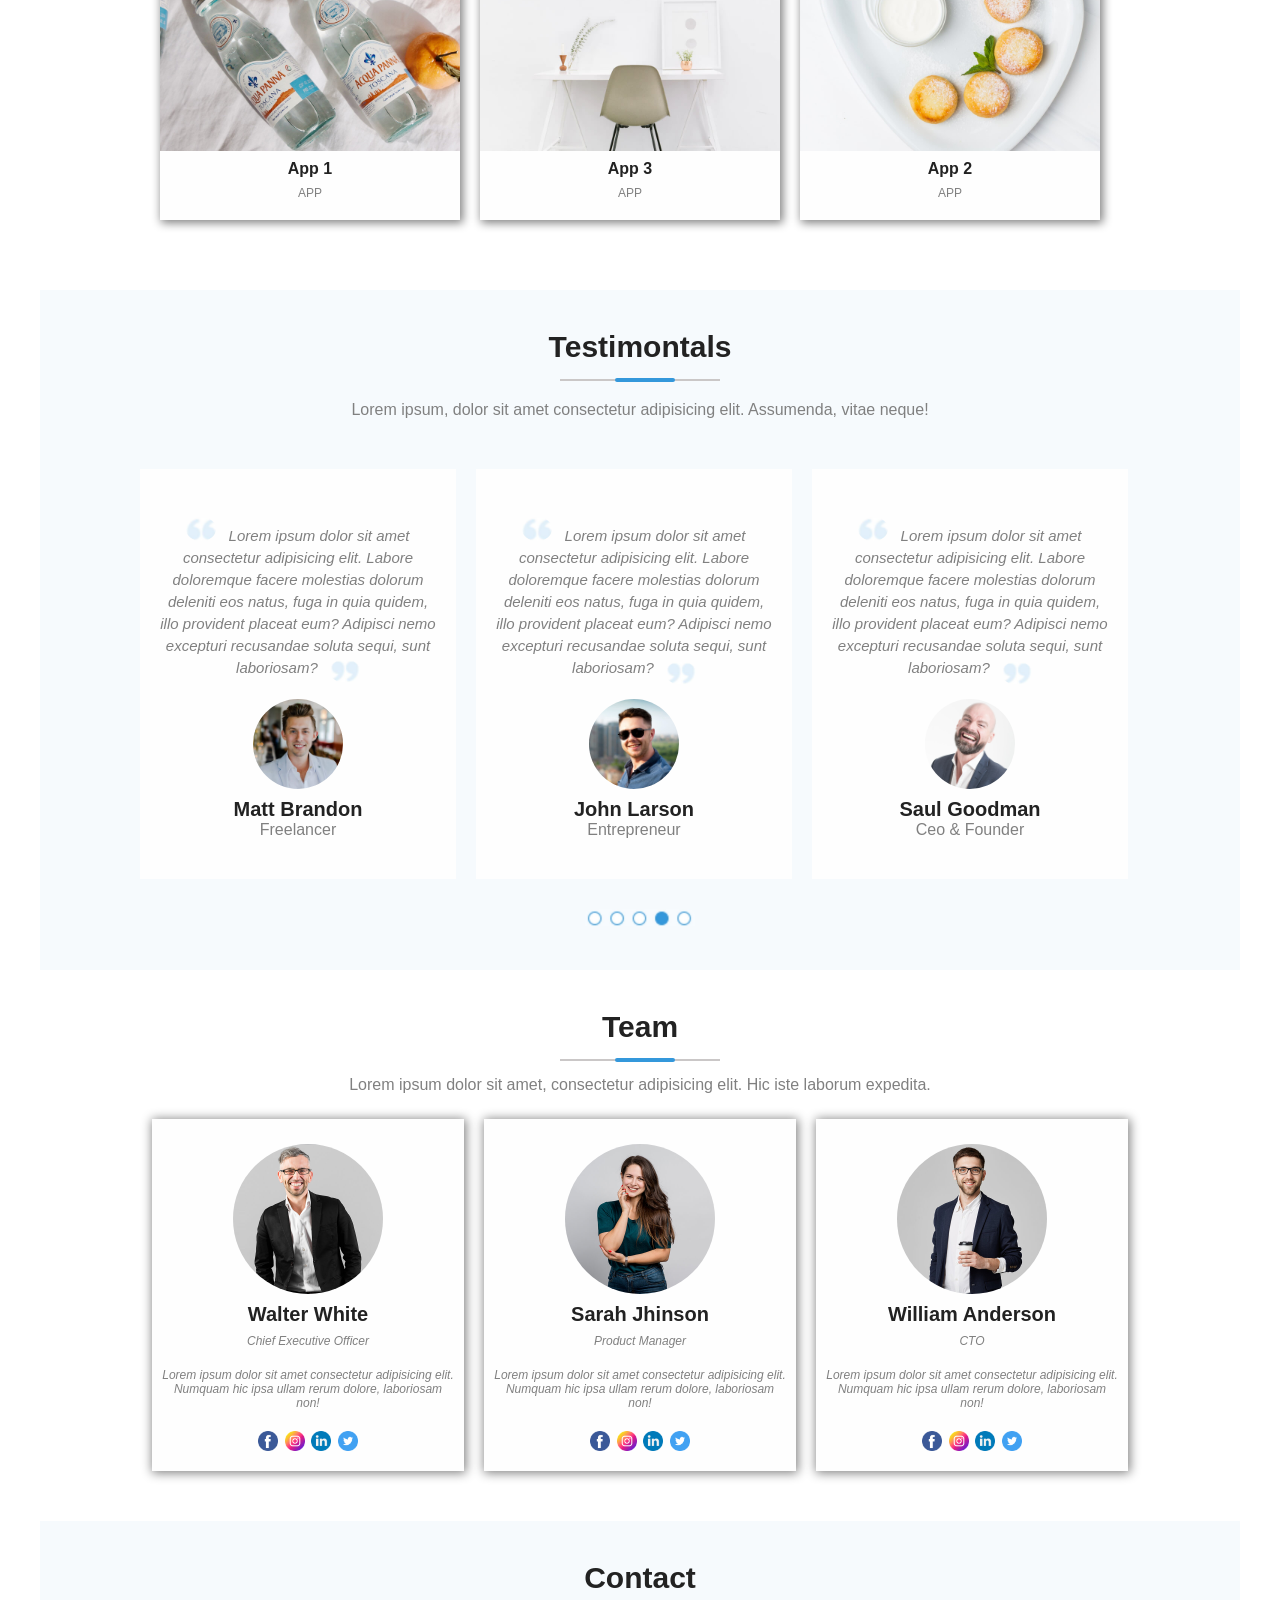
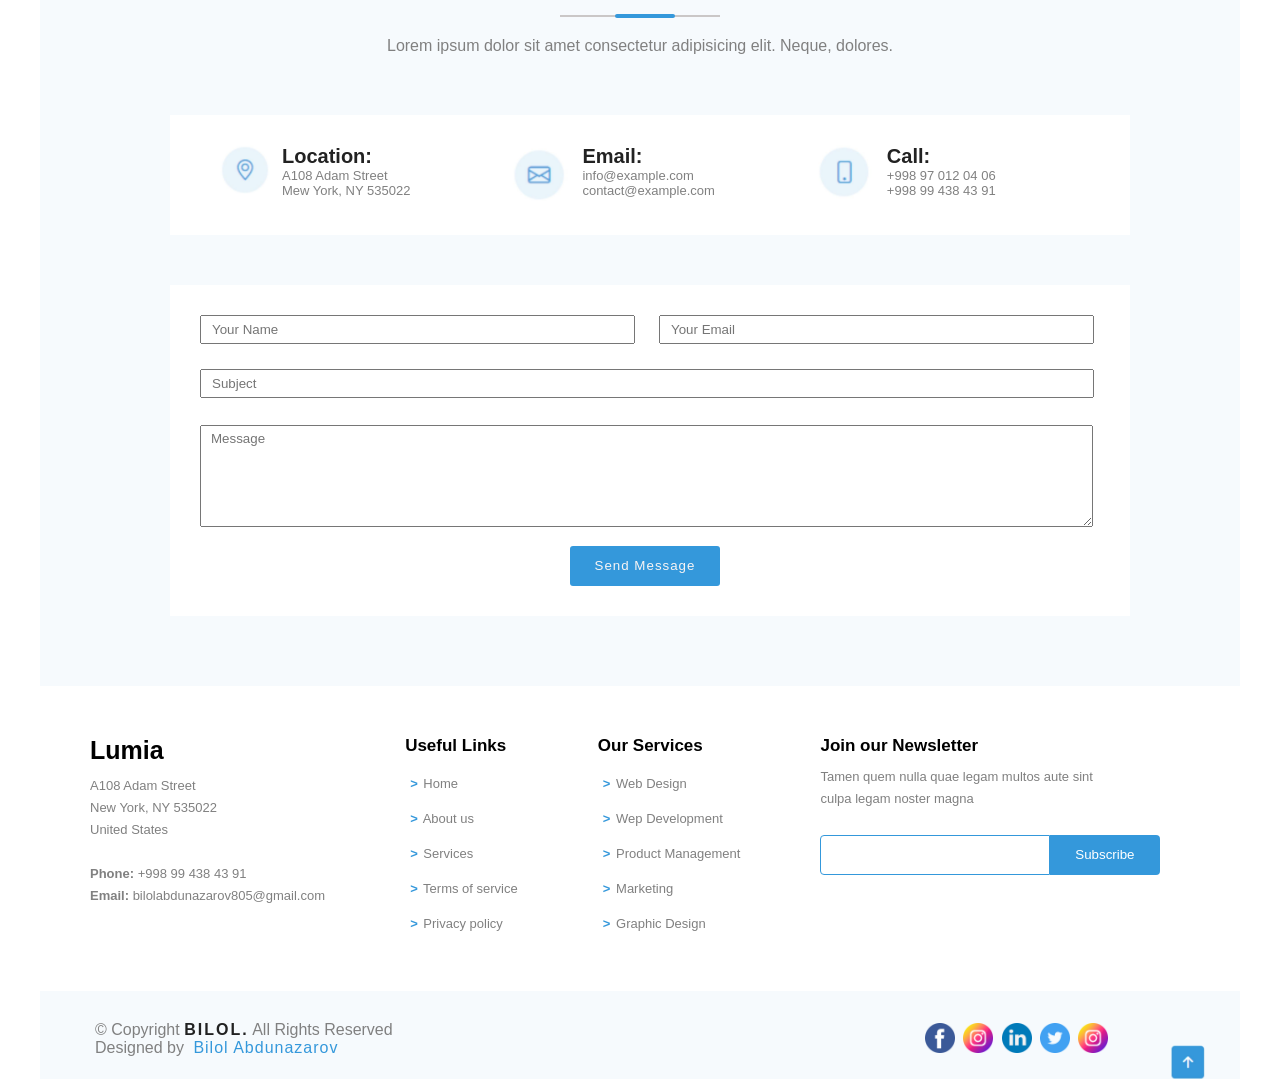
==== commit 8979c064: "Update index.html" ====
--- a/index.html
+++ b/index.html
@@ -10,7 +10,7 @@
 </head>
 <body>
 <!-- Start Navigation content -->
-    <h1> Salom Bilol kunti </h1>
+   
     <nav id="navbar">
         <div class="container">
                 <a href="#votes" class="logo">LUMIA</a>
